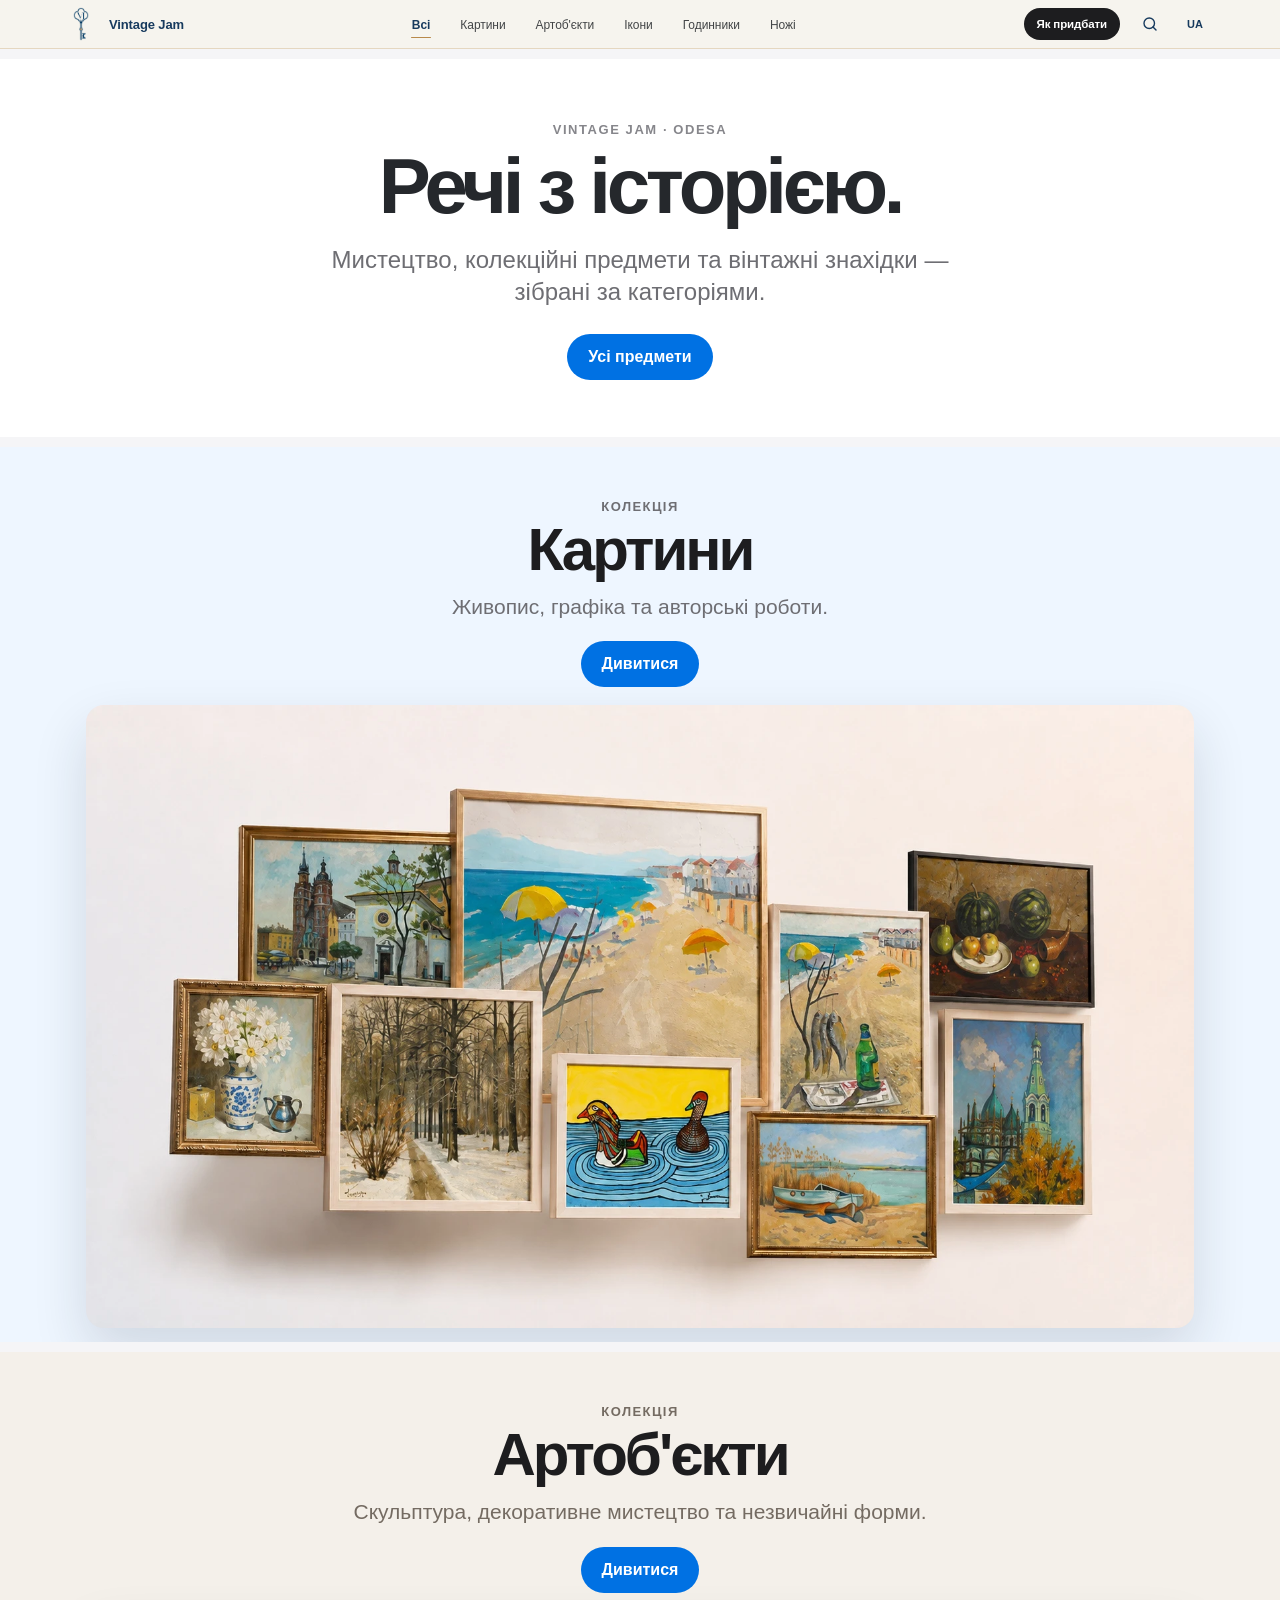
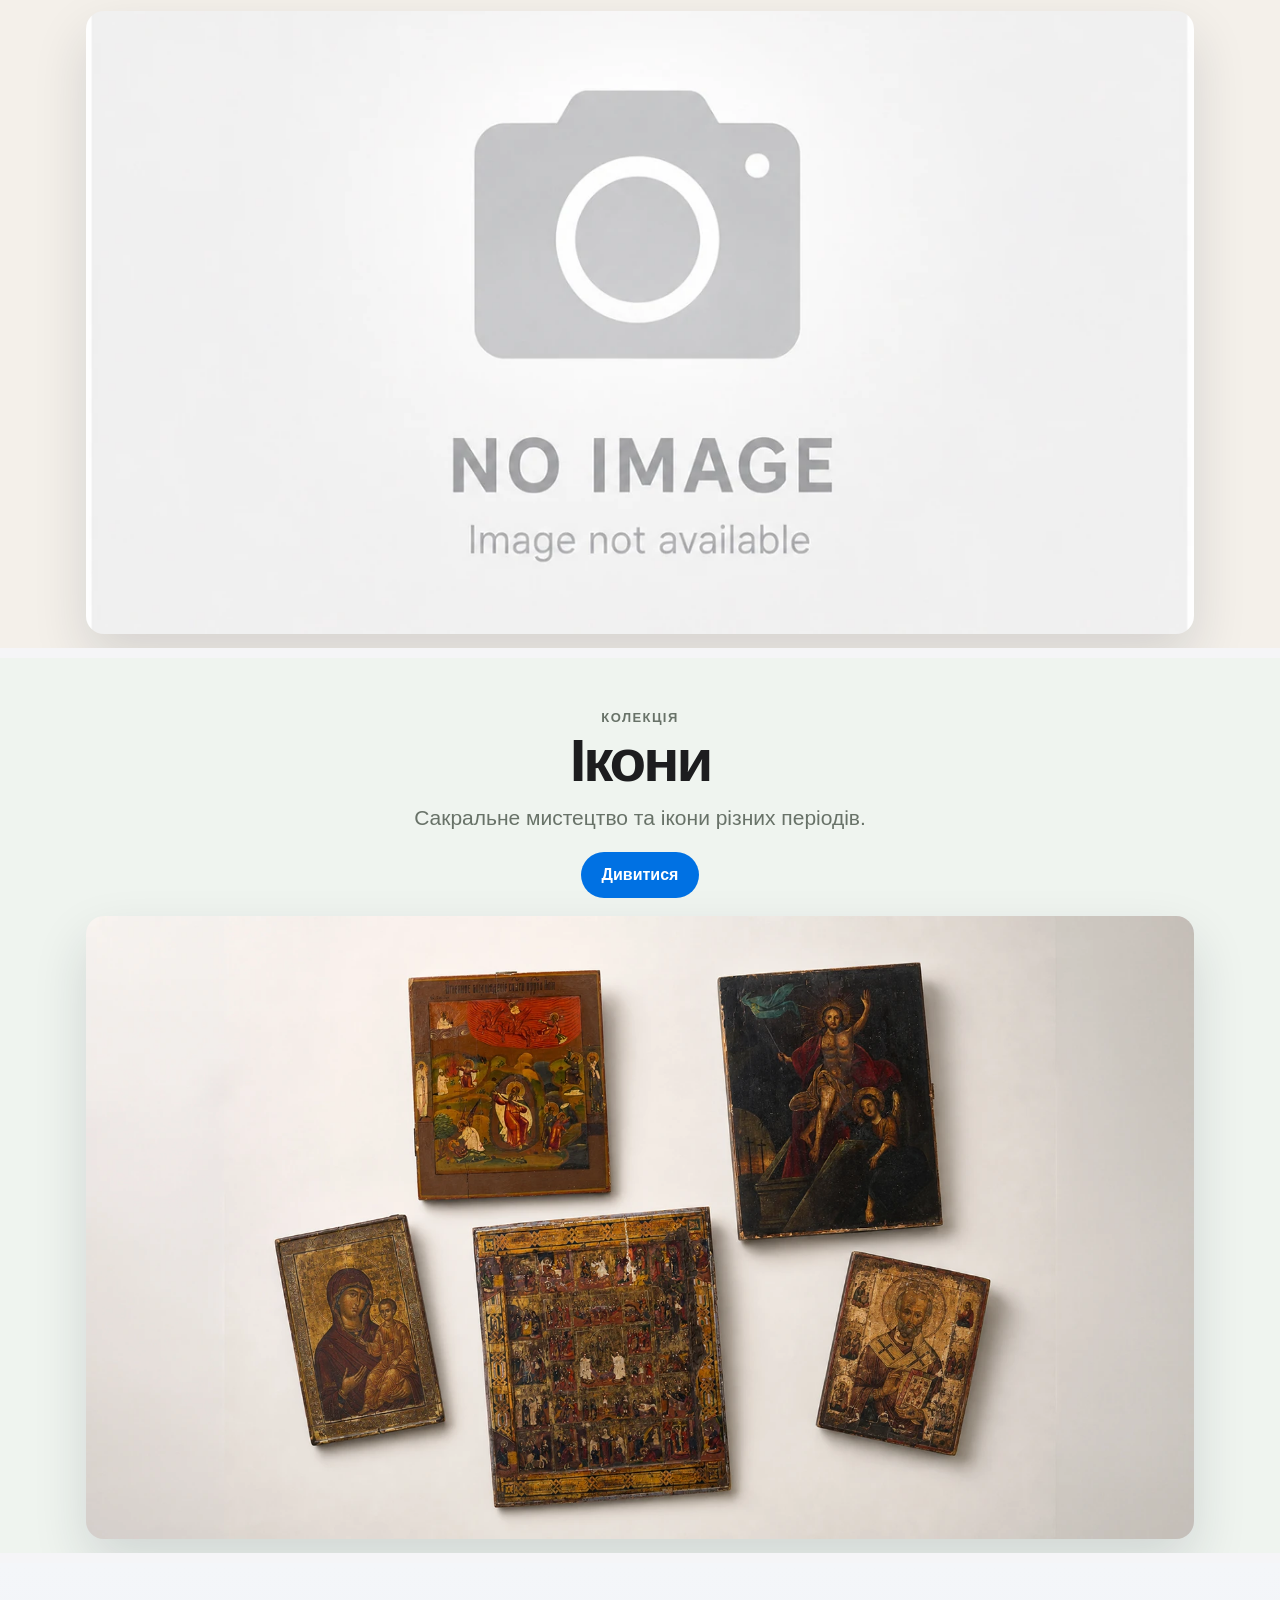
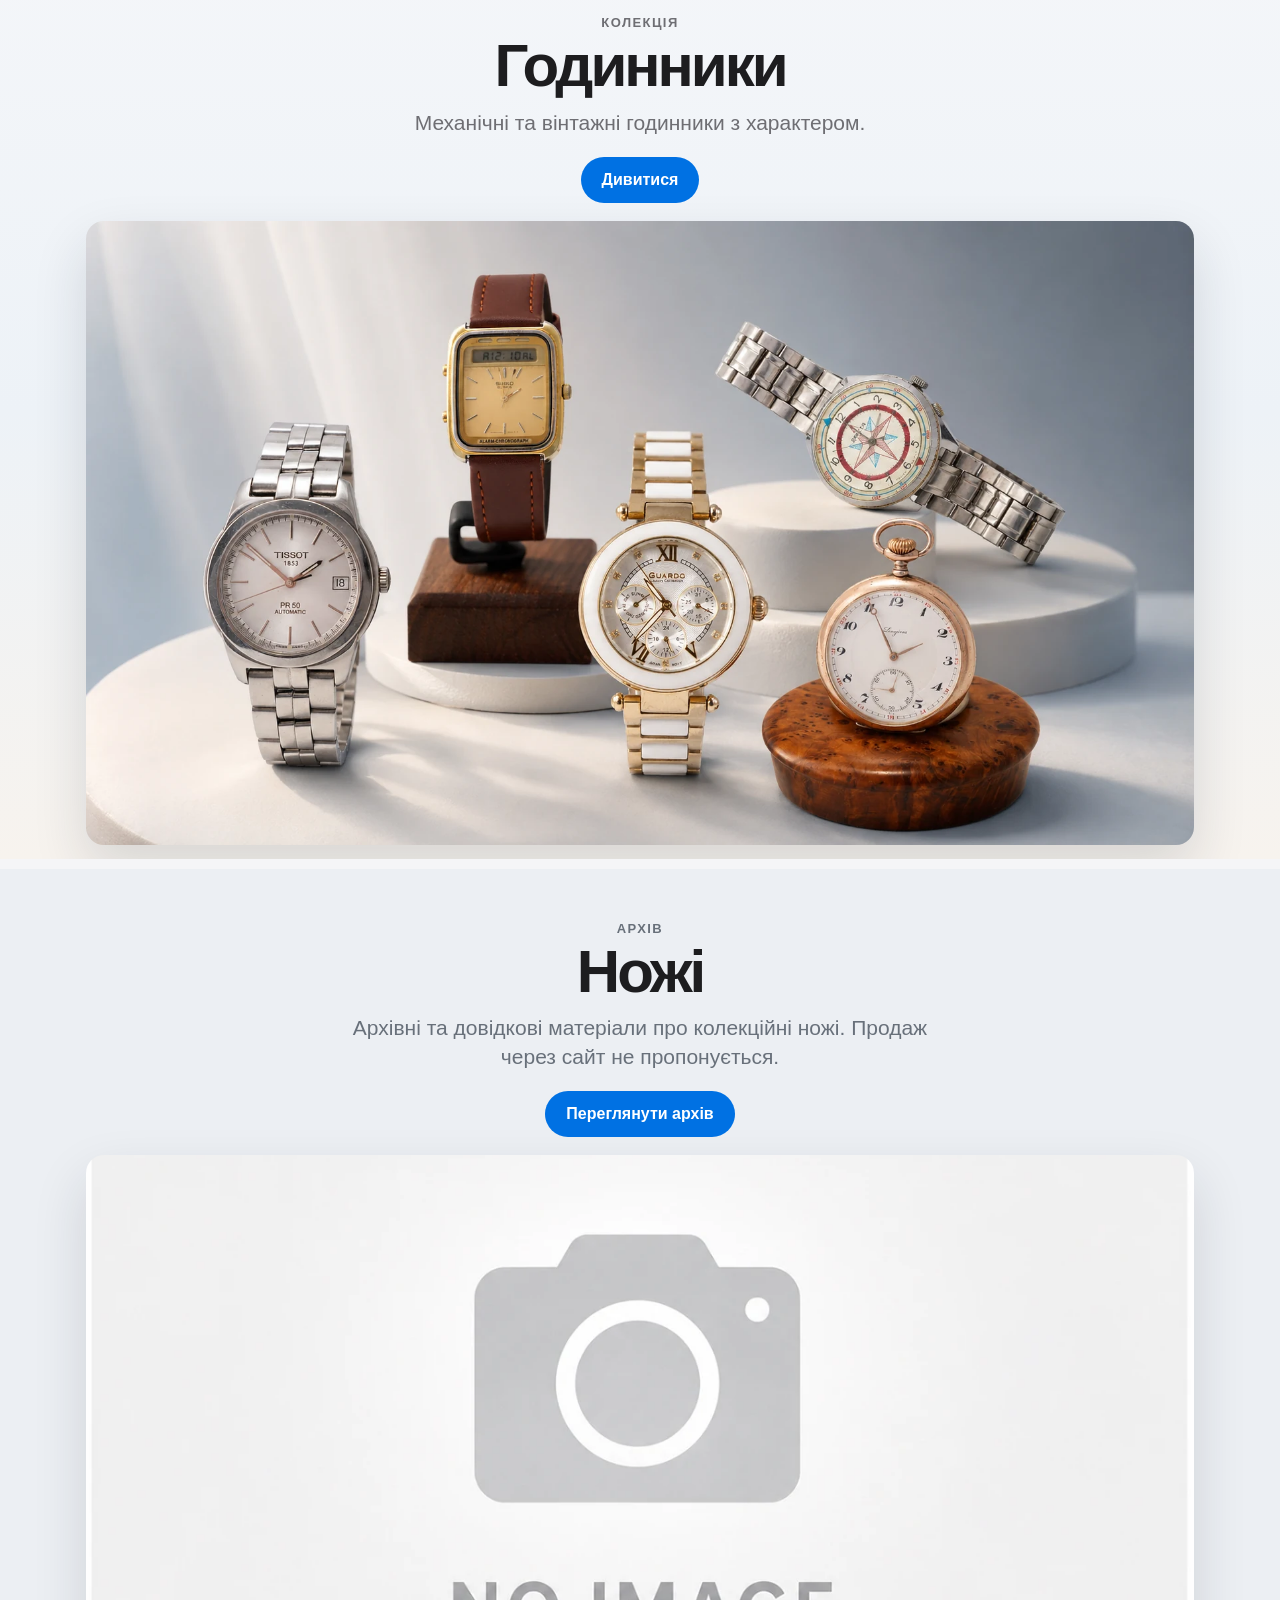
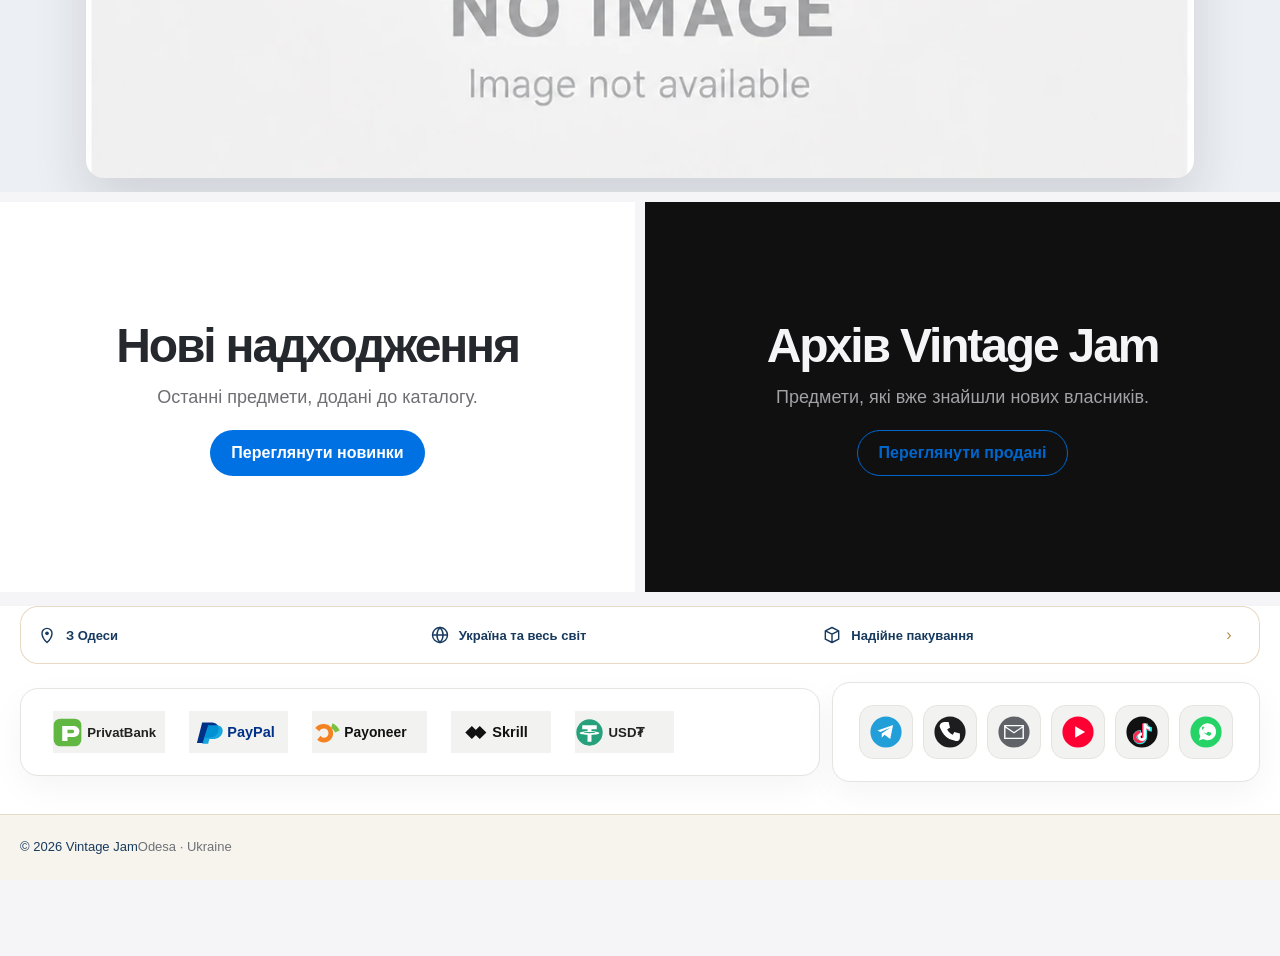
==== index.html @ b0c63d41 "Standardize category hero assets" ====
<!doctype html><html lang="uk"><head><meta charset="utf-8"><meta name="viewport" content="width=device-width,initial-scale=1,viewport-fit=cover"><meta name="description" content="Vintage Jam — каталог вінтажних та антикварних предметів з Одеси."><meta name="theme-color" content="#F7F4ED"><meta http-equiv="Cache-Control" content="no-cache, no-store, must-revalidate"><title>Vintage Jam — вінтаж та антикваріат</title><link rel="stylesheet" href="assets/css/site-v3.css?v=4.0.0"><link rel="stylesheet" href="assets/css/home-compact-v37.css?v=4.0.0"><link rel="stylesheet" href="assets/css/header-search-v38.css?v=4.0.0"><link rel="stylesheet" href="assets/css/apple-refinement-v39.css?v=4.0.0"><link rel="stylesheet" href="assets/css/top-category-nav-v40.css?v=4.0.0"><link rel="stylesheet" href="assets/css/brand-palette-v42.css?v=4.2.0"><link rel="stylesheet" href="assets/css/brand-logo-v61.css?v=6.1.0"><link rel="stylesheet" href="assets/css/category-heroes-v72.css?v=7.2.0"><link rel="stylesheet" href="assets/css/category-uniform-v74.css?v=7.4.0"><script defer src="data/catalog-data.js?v=4.0.0"></script><script defer src="assets/js/catalog-v3.js?v=4.0.0"></script><script defer src="assets/js/mobile-fixes-v3.js?v=4.0.0"></script><script defer src="assets/js/home-compact-v37.js?v=4.0.0"></script><script defer src="assets/js/header-search-v38.js?v=4.0.0"></script><script defer src="assets/js/home-refinement-v39.js?v=4.0.0"></script><script defer src="assets/js/top-category-nav-v40.js?v=7.2.0"></script><script defer src="assets/js/category-heroes-v75.js?v=7.5.0"></script><script defer src="assets/js/navigation-router-v60.js?v=7.2.0"></script><script defer src="assets/js/brand-logo-v61.js?v=6.1.0"></script></head><body><header class="site-header"><div class="site-header-inner"><a class="brand" href="index.html">Vintage Jam</a><div class="header-actions"><button id="languageButton" class="pill-button" type="button" aria-label="Переключити мову">UA</button></div></div></header><main><section class="hero"><div class="container"><h1 id="heroTitle">Вінтажні речі з історією</h1><p id="heroText">Колекційні предмети, мистецтво, годинники та знахідки з Одеси.</p></div></section><div class="container"><section class="controls" aria-label="Пошук"><label class="visually-hidden" for="searchInput">Пошук</label><input id="searchInput" type="search" autocomplete="off" placeholder="Пошук за назвою, описом або категорією"><label class="visually-hidden" for="sortSelect">Сортування</label><select id="sortSelect" aria-hidden="true" tabindex="-1"><option value="new">Нові спочатку</option><option value="old">Старі спочатку</option><option value="price_up">Ціна: від нижчої</option><option value="price_down">Ціна: від вищої</option></select></section><section class="section" id="categoriesSection"><div class="section-heading"><h2 id="categoriesTitle">Категорії</h2></div><div id="categories" class="category-scroller"></div></section><section class="section" id="newSection"><div class="section-heading"><h2 id="newTitle">Нові надходження</h2><span id="newCount" class="section-note"></span></div><div id="newProducts" class="product-grid"></div></section><section class="section" id="catalogSection"><div class="section-heading"><h2 id="catalogTitle">Каталог</h2><span id="catalogCount" class="section-note"></span></div><div id="catalogProducts" class="product-grid"></div></section><section class="section" id="soldSection" hidden><div class="section-heading"><h2 id="soldTitle">Продано</h2></div><div id="soldProducts" class="product-grid"></div></section><section class="section info-panel" id="shippingSection"><div class="section-heading"><h2 id="shippingTitle">Доставка та умови покупки</h2></div><p id="shippingIntro"></p><div class="info-grid"><article class="info-card"><span class="info-icon">📍</span><div><h3 id="originTitle">Відправлення з Одеси</h3><p id="originText"></p></div></article><article class="info-card"><span class="info-icon">🚚</span><div><h3 id="carriersTitle">Способи доставки</h3><p id="carriersText"></p></div></article><article class="info-card"><span class="info-icon">🧾</span><div><h3 id="costTitle">Вартість і строки</h3><p id="costText"></p></div></article><article class="info-card"><span class="info-icon">📦</span><div><h3 id="packingTitle">Надійне пакування</h3><p id="packingText"></p></div></article><article class="info-card"><span class="info-icon">📷</span><div><h3 id="photosTitle">Товар з фотографій</h3><p id="photosText"></p></div></article></div></section><section class="footer-panels" aria-label="Оплата і контакти"><article class="payment-panel"><span id="paymentsTitle" hidden></span><div id="paymentList" class="payment-list" aria-label="Способи оплати"></div></article><article class="contacts-panel"><div id="contactList" class="contact-list"></div></article></section></div></main><footer class="site-footer"><div class="container site-footer-inner"><span class="site-footer-brand">© <span id="year"></span> Vintage Jam</span><span class="site-footer-meta">Odesa · Ukraine</span></div></footer><nav class="mobile-nav" aria-label="Мобільна навігація"><button id="mobileCatalog" type="button"><span>⌂</span><span id="mobileCatalogLabel">Каталог</span></button><button id="mobileSearch" type="button"><span>⌕</span><span id="mobileSearchLabel">Пошук</span></button><button id="mobileFavorites" type="button" aria-pressed="false" hidden><span>♡</span><span id="mobileFavoritesLabel">Обране</span></button><a id="mobileContact" href="tel:+380983219801"><span>◉</span><span id="mobileContactLabel">Зв’язок</span></a></nav></body></html>
---- assets/css/site-v3.css ----
:root{--bg:#fff;--surface:#f5f5f7;--surface-2:#ececf0;--text:#1d1d1f;--muted:#6e6e73;--line:#d9d9df;--accent:#0071e3;--danger:#b42318;--radius:18px;--shadow:0 12px 32px rgba(0,0,0,.08);font-family:-apple-system,BlinkMacSystemFont,"Segoe UI",Roboto,Arial,sans-serif;color:var(--text);background:var(--bg)}*{box-sizing:border-box}html{scroll-behavior:smooth}body{margin:0;background:var(--bg);color:var(--text);padding-bottom:76px}button,input,select,a{font:inherit}button,a{touch-action:manipulation}.site-header{position:sticky;top:0;z-index:50;background:rgba(255,255,255,.94);backdrop-filter:blur(18px);border-bottom:1px solid var(--line)}.site-header-inner{max-width:1180px;margin:auto;min-height:68px;padding:0 20px;display:flex;align-items:center;justify-content:space-between;gap:16px}.brand{font-weight:750;font-size:22px;color:var(--text);text-decoration:none}.header-actions{display:flex;align-items:center;gap:8px}.icon-button,.pill-button{border:1px solid var(--line);background:#fff;color:var(--text);border-radius:999px;min-height:42px;padding:0 14px;cursor:pointer}.icon-button:hover,.pill-button:hover{background:var(--surface)}.container{width:min(1180px,calc(100% - 32px));margin:0 auto}.hero{padding:34px 0 18px}.hero h1{font-size:clamp(32px,6vw,62px);line-height:1.02;margin:0 0 12px;letter-spacing:-.04em}.hero p{font-size:clamp(17px,2vw,21px);color:var(--muted);max-width:740px;margin:0}.controls{display:grid;grid-template-columns:1fr 240px;gap:12px;margin:18px 0 28px}.controls input,.controls select{width:100%;min-height:50px;border:1px solid var(--line);border-radius:14px;background:var(--surface);padding:0 16px;color:var(--text);outline:none}.controls input:focus,.controls select:focus{border-color:var(--accent);box-shadow:0 0 0 3px rgba(0,113,227,.15)}.section{margin:0 0 42px}.section-heading{display:flex;align-items:end;justify-content:space-between;gap:16px;margin-bottom:16px}.section h2{font-size:clamp(25px,3vw,34px);margin:0;letter-spacing:-.025em}.section-note{color:var(--muted);font-size:14px}.category-scroller{display:flex;gap:9px;overflow:auto;padding:2px 2px 8px;scrollbar-width:none}.category-scroller::-webkit-scrollbar{display:none}.category-button{flex:0 0 auto;border:0;background:var(--surface);border-radius:999px;padding:11px 17px;cursor:pointer;color:var(--text)}.category-button.active{background:var(--text);color:#fff}.product-grid{display:grid;grid-template-columns:repeat(4,minmax(0,1fr));gap:18px}.product-card{min-width:0}.product-card-link{display:block;color:inherit;text-decoration:none}.product-image{position:relative;aspect-ratio:1/1;background:var(--surface);border-radius:var(--radius);overflow:hidden}.product-image img{width:100%;height:100%;display:block;object-fit:cover;transition:transform .25s ease}.product-card-link:hover .product-image img{transform:scale(1.025)}.favorite-button{position:absolute;z-index:2;right:10px;top:10px;width:42px;height:42px;border:0;border-radius:50%;background:rgba(255,255,255,.92);font-size:23px;cursor:pointer;box-shadow:0 4px 12px rgba(0,0,0,.12)}.favorite-button.active{color:#d92d20}.badge{position:absolute;left:10px;top:10px;z-index:2;background:rgba(29,29,31,.88);color:#fff;padding:7px 10px;border-radius:999px;font-weight:700;font-size:12px}.product-info{padding:11px 2px 0}.product-title{font-size:17px;font-weight:720;line-height:1.25}.product-category{color:var(--muted);font-size:14px;margin-top:4px}.product-price{font-weight:700;margin-top:7px}.empty-state{padding:28px;background:var(--surface);border-radius:var(--radius);color:var(--muted)}.info-panel{background:var(--surface);border-radius:24px;padding:24px}.info-grid{display:grid;grid-template-columns:repeat(2,minmax(0,1fr));gap:12px}.info-card{background:#fff;border-radius:16px;padding:17px;display:flex;gap:12px}.info-icon{font-size:24px}.info-card h3{font-size:16px;margin:0 0 5px}.info-card p{color:var(--muted);margin:0;line-height:1.45}.payment-list{display:flex;flex-wrap:wrap;gap:10px}.payment-chip{background:#fff;border:1px solid var(--line);border-radius:999px;padding:10px 14px}.site-footer{border-top:1px solid var(--line);padding:26px 0;color:var(--muted)}.mobile-nav{position:fixed;z-index:60;left:0;right:0;bottom:0;background:rgba(255,255,255,.96);backdrop-filter:blur(18px);border-top:1px solid var(--line);display:none;grid-template-columns:repeat(4,1fr);padding:7px max(8px,env(safe-area-inset-right)) calc(7px + env(safe-area-inset-bottom)) max(8px,env(safe-area-inset-left))}.mobile-nav button,.mobile-nav a{border:0;background:transparent;color:var(--text);text-decoration:none;min-height:48px;display:grid;place-items:center;font-size:12px;cursor:pointer}.mobile-nav span:first-child{font-size:20px}.product-page{padding:26px 0 50px}.back-link{display:inline-block;color:var(--accent);text-decoration:none;margin-bottom:18px}.product-layout{display:grid;grid-template-columns:minmax(0,1.12fr) minmax(320px,.88fr);gap:42px;align-items:start}.gallery-main{position:relative;background:var(--surface);border-radius:24px;overflow:hidden;aspect-ratio:1/1}.gallery-main img{width:100%;height:100%;display:block;object-fit:contain;cursor:zoom-in}.gallery-arrow{position:absolute;top:50%;transform:translateY(-50%);width:48px;height:48px;border:0;border-radius:50%;background:rgba(255,255,255,.9);font-size:30px;cursor:pointer;box-shadow:0 4px 16px rgba(0,0,0,.13)}.gallery-arrow.prev{left:12px}.gallery-arrow.next{right:12px}.gallery-counter{position:absolute;right:12px;bottom:12px;background:rgba(29,29,31,.82);color:#fff;border-radius:999px;padding:7px 10px;font-size:13px}.thumbnails{display:flex;gap:10px;overflow:auto;margin-top:12px;padding:2px}.thumbnail{flex:0 0 72px;width:72px;height:72px;border:2px solid transparent;border-radius:12px;padding:0;overflow:hidden;background:var(--surface);cursor:pointer}.thumbnail.active{border-color:var(--accent)}.thumbnail img{width:100%;height:100%;object-fit:cover}.product-summary{position:sticky;top:94px}.eyebrow{text-transform:uppercase;letter-spacing:.08em;font-size:13px;font-weight:700;color:var(--muted)}.product-summary h1{font-size:clamp(34px,4.2vw,58px);line-height:1.02;letter-spacing:-.045em;margin:10px 0 14px}.product-lead{font-size:18px;color:var(--muted);line-height:1.5}.product-page-price{font-size:26px;font-weight:760;margin:22px 0}.primary-button{display:inline-flex;justify-content:center;align-items:center;gap:8px;min-height:52px;border:0;border-radius:14px;background:var(--accent);color:#fff;text-decoration:none;padding:0 24px;font-weight:700;cursor:pointer}.secondary-button{background:var(--surface);color:var(--text)}.product-details{margin-top:32px;display:grid;gap:16px}.content-card{background:var(--surface);border-radius:20px;padding:22px}.content-card h2{margin:0 0 12px}.content-card p{line-height:1.65;color:#45454a}.attributes{display:grid;grid-template-columns:minmax(130px,.45fr) 1fr;gap:0;margin:0}.attributes dt,.attributes dd{padding:12px 0;border-bottom:1px solid var(--line);margin:0}.attributes dt{color:var(--muted)}.contact-sheet,.lightbox{position:fixed;inset:0;z-index:100;display:grid;place-items:center;padding:20px;background:rgba(0,0,0,.58)}.contact-sheet[hidden],.lightbox[hidden]{display:none}.contact-panel{width:min(520px,100%);background:#fff;border-radius:24px;padding:22px;box-shadow:var(--shadow)}.contact-panel-header{display:flex;justify-content:space-between;align-items:center}.close-button{width:42px;height:42px;border:0;border-radius:50%;background:var(--surface);font-size:24px;cursor:pointer}.contact-methods{display:grid;gap:10px;margin-top:16px}.contact-method{display:flex;align-items:center;gap:12px;text-decoration:none;color:var(--text);background:var(--surface);border-radius:14px;padding:14px}.lightbox img{max-width:96vw;max-height:92vh;object-fit:contain}.lightbox .close-button{position:absolute;right:18px;top:18px}.visually-hidden{position:absolute!important;width:1px!important;height:1px!important;padding:0!important;margin:-1px!important;overflow:hidden!important;clip:rect(0,0,0,0)!important;white-space:nowrap!important;border:0!important}@media(max-width:900px){.product-grid{grid-template-columns:repeat(2,minmax(0,1fr))}.product-layout{grid-template-columns:1fr}.product-summary{position:static}.info-grid{grid-template-columns:1fr}}@media(max-width:640px){body{padding-bottom:76px}.site-header-inner{min-height:60px;padding:0 16px}.container{width:min(100% - 24px,1180px)}.hero{padding-top:24px}.controls{grid-template-columns:1fr}.product-grid{gap:12px}.product-title{font-size:15px}.product-image{border-radius:14px}.info-panel{padding:16px;border-radius:18px}.mobile-nav{display:grid}.product-page{padding-top:16px}.product-layout{gap:22px}.gallery-main{border-radius:18px}.gallery-arrow{width:42px;height:42px}.product-summary h1{font-size:clamp(32px,11vw,46px)}.primary-button{width:100%}.content-card{padding:17px}.attributes{grid-template-columns:1fr}.attributes dt{padding-bottom:2px;border-bottom:0}.attributes dd{padding-top:2px}.thumbnail{flex-basis:62px;width:62px;height:62px}}@media(prefers-reduced-motion:reduce){*{scroll-behavior:auto!important;transition:none!important}}
---- assets/css/home-compact-v37.css ----
/* Vintage Jam UI 3.7 — product-first compact home footer */
#categoriesSection,#newSection,#catalogSection{position:relative;z-index:1}.shipping-ribbon{margin:12px 0 14px;padding:11px 15px;display:flex;align-items:center;justify-content:center;gap:12px 22px;flex-wrap:wrap;border:1px solid rgba(29,29,31,.08);border-radius:16px;background:#f7f7f9;color:#55555a;font-size:13px}.shipping-ribbon-item{display:flex;align-items:center;gap:7px;white-space:nowrap}.shipping-ribbon-icon{width:25px;height:25px;border-radius:8px;display:grid;place-items:center;background:#fff;color:#1d1d1f;font-weight:750;box-shadow:0 2px 8px rgba(29,29,31,.06)}.footer-panels{display:grid;grid-template-columns:minmax(0,1fr) auto;gap:12px;align-items:center;margin:0 0 24px}.payment-panel,.contacts-panel{min-width:0;padding:10px 14px;border:1px solid rgba(29,29,31,.08);border-radius:16px;background:#f7f7f9}.payment-ribbon{display:flex;align-items:center;justify-content:flex-start;gap:18px;overflow-x:auto;scrollbar-width:none}.payment-ribbon::-webkit-scrollbar{display:none}.payment-brand{flex:0 0 auto;height:42px;min-width:96px;display:flex;align-items:center;justify-content:center}.payment-brand svg{display:block;width:auto;height:36px;max-width:165px}.payment-brand img{display:block;width:auto;height:34px;max-width:118px;object-fit:contain}.payment-brand[data-payment="skrill"]{min-width:100px}.contact-icon-row{display:flex;align-items:center;justify-content:center;gap:8px}.contact-icon-link{width:54px;height:54px;border-radius:15px;display:grid;place-items:center;text-decoration:none;background:#fff;border:1px solid rgba(29,29,31,.08);transition:transform .18s ease,box-shadow .18s ease,border-color .18s ease;position:relative}.contact-icon-link:hover{transform:translateY(-2px);border-color:rgba(0,113,227,.28);box-shadow:0 8px 20px rgba(29,29,31,.08)}.contact-icon-art{width:30px;height:30px;display:block}.contact-icon-art svg{width:100%;height:100%;display:block}.contact-icon-label{position:absolute;left:50%;bottom:-24px;transform:translateX(-50%);font-size:10px;font-weight:650;color:#6e6e73;white-space:nowrap;opacity:0;pointer-events:none;transition:opacity .15s ease}.contact-icon-link:hover .contact-icon-label{opacity:1}.site-footer{padding-top:16px}.hero{padding-bottom:10px}.section{margin-bottom:34px}.product-summary h1{font-size:clamp(29px,3vw,43px);line-height:1.09;letter-spacing:-.032em}@media(max-width:900px){.footer-panels{grid-template-columns:1fr}.payment-ribbon{justify-content:center}.contact-icon-row{justify-content:center}}@media(max-width:640px){.shipping-ribbon{justify-content:flex-start;gap:9px 14px;padding:10px 12px;font-size:12px}.footer-panels{gap:10px;margin-bottom:18px}.payment-panel,.contacts-panel{padding:9px 10px;border-radius:14px}.payment-ribbon{justify-content:flex-start;gap:14px}.payment-brand{height:36px;min-width:82px}.payment-brand svg{height:30px;max-width:140px}.payment-brand img{height:29px;max-width:98px}.contact-icon-row{gap:7px;justify-content:space-between}.contact-icon-link{width:47px;height:47px;border-radius:13px}.contact-icon-art{width:27px;height:27px}.section{margin-bottom:28px}.hero{padding-top:20px}.product-summary h1{font-size:clamp(27px,8vw,37px)}}@media(max-width:390px){.contact-icon-link{width:44px;height:44px}.contact-icon-art{width:25px;height:25px}.payment-ribbon{gap:11px}.shipping-ribbon-item{white-space:normal}}
---- assets/css/header-search-v38.css ----
/* Vintage Jam UI 3.8 — Apple-inspired header search and no favorites */
.favorite-button,#mobileFavorites{display:none!important}.mobile-nav{grid-template-columns:repeat(3,1fr)!important}.controls{display:flex!important;justify-content:flex-end!important;align-items:center!important;margin:18px 0 28px!important}.controls>label[for="searchInput"],.controls>#searchInput{display:none!important}.header-actions{display:flex;align-items:center;gap:10px}.header-search{display:flex;align-items:center;justify-content:flex-end;min-width:42px}.header-search-toggle,.header-search-close{width:40px;height:40px;display:grid;place-items:center;flex:0 0 40px;border:1px solid rgba(29,29,31,.11);border-radius:999px;background:rgba(245,245,247,.88);color:#1d1d1f;cursor:pointer;transition:background .2s ease,transform .2s ease,box-shadow .2s ease}.header-search-toggle:hover,.header-search-close:hover{background:#fff;box-shadow:0 4px 14px rgba(0,0,0,.08)}.header-search-toggle:active,.header-search-close:active{transform:scale(.96)}.header-search-toggle svg,.header-search-close svg{width:18px;height:18px;fill:none;stroke:currentColor;stroke-width:1.85;stroke-linecap:round;stroke-linejoin:round}.header-search-panel{display:flex;align-items:center;gap:7px;width:0;opacity:0;overflow:hidden;pointer-events:none;transform:translateX(8px);transition:width .3s cubic-bezier(.2,.8,.2,1),opacity .2s ease,transform .3s cubic-bezier(.2,.8,.2,1)}.header-search.is-open .header-search-toggle{display:none}.header-search.is-open .header-search-panel{width:min(360px,36vw);opacity:1;pointer-events:auto;transform:translateX(0)}.header-search-panel #searchInput{display:block!important;width:100%;min-width:0;height:40px;border:1px solid rgba(29,29,31,.11);border-radius:999px;background:#f5f5f7;padding:0 15px;font-size:15px;color:#1d1d1f;outline:none;box-shadow:none}.header-search-panel #searchInput:focus{background:#fff;border-color:rgba(0,113,227,.55);box-shadow:0 0 0 3px rgba(0,113,227,.12)}.pill-button{min-height:40px;height:40px;padding:0 13px;font-size:13px;font-weight:650;letter-spacing:.01em;background:#f5f5f7;border-color:rgba(29,29,31,.11)}@media(max-width:640px){.site-header-inner{gap:10px}.brand{font-size:19px}.header-actions{gap:7px}.header-search.is-open{position:absolute;left:12px;right:12px;top:10px;z-index:4;background:rgba(255,255,255,.98)}.header-search.is-open .header-search-panel{width:100%}.header-search.is-open~#languageButton{visibility:hidden}.header-search-panel #searchInput{height:42px}.header-search-close,.header-search-toggle{width:38px;height:38px;flex-basis:38px}.controls{margin-top:12px!important}.controls #sortSelect{width:min(220px,100%)} }@media(prefers-reduced-motion:reduce){.header-search-panel,.header-search-toggle,.header-search-close{transition:none!important}}
---- assets/css/apple-refinement-v39.css ----
/* Vintage Jam UI 3.9 — Apple-inspired refinement */
:root{--vj-max:1240px;--vj-radius:22px;--vj-ease:cubic-bezier(.2,.8,.2,1)}
.container{width:min(var(--vj-max),calc(100% - 40px))}.site-header-inner{max-width:var(--vj-max);min-height:64px;padding:0 22px}.site-header{background:rgba(255,255,255,.82);backdrop-filter:saturate(180%) blur(22px);-webkit-backdrop-filter:saturate(180%) blur(22px);border-bottom:1px solid rgba(29,29,31,.08)}.brand{font-size:20px;font-weight:680;letter-spacing:-.025em}.header-actions{gap:10px}.pill-button{min-height:38px;padding:0 13px;font-size:13px;font-weight:650;background:rgba(245,245,247,.86);border-color:rgba(29,29,31,.09)}
.controls{display:none!important}.favorite-button,#mobileFavorites{display:none!important}.mobile-nav{grid-template-columns:repeat(3,1fr)}
.hero{padding:54px 0 32px}.hero h1{font-size:clamp(38px,5.3vw,68px);line-height:.98;letter-spacing:-.055em;max-width:920px}.hero p{font-size:clamp(16px,1.7vw,20px);line-height:1.45;max-width:680px;margin-top:14px}.section{margin-bottom:54px}.section-heading{margin-bottom:20px}.section h2{font-size:clamp(27px,2.7vw,36px);font-weight:700;letter-spacing:-.035em}.section-note{font-size:13px}
.category-scroller{gap:8px;padding:2px 2px 10px}.category-button{padding:10px 16px;background:#f5f5f7;border:1px solid transparent;font-size:14px;font-weight:560;transition:background .2s var(--vj-ease),transform .2s var(--vj-ease),border-color .2s var(--vj-ease)}.category-button:hover{background:#ededf0;transform:translateY(-1px)}.category-button.active{background:#1d1d1f;color:#fff}
.product-grid{grid-template-columns:repeat(4,minmax(0,1fr));gap:28px 20px}.product-image{border-radius:20px;background:#f5f5f7}.product-info{padding-top:12px}.product-title{font-size:16px;line-height:1.28;font-weight:650;letter-spacing:-.012em}.product-category{font-size:13px;margin-top:5px}.product-price{font-size:15px;margin-top:8px;font-weight:680}.product-card-link:hover .product-image img{transform:scale(1.018)}
.shipping-ribbon{display:block!important;margin:8px 0 18px!important;padding:0!important;background:transparent!important;border:0!important;border-radius:0!important}.shipping-link{display:grid;grid-template-columns:repeat(3,minmax(0,1fr)) auto;align-items:center;gap:10px;padding:14px 16px;border-radius:18px;background:linear-gradient(180deg,#f7f7f9 0%,#f1f1f4 100%);border:1px solid rgba(29,29,31,.07);color:var(--text);text-decoration:none;transition:transform .22s var(--vj-ease),box-shadow .22s var(--vj-ease),border-color .22s var(--vj-ease)}.shipping-link:hover{transform:translateY(-1px);box-shadow:0 10px 28px rgba(0,0,0,.06);border-color:rgba(0,113,227,.18)}.shipping-mini{display:flex;align-items:center;gap:9px;min-width:0;font-size:13px;font-weight:620}.shipping-mini svg{width:20px;height:20px;flex:0 0 20px}.shipping-arrow{width:28px;height:28px;border-radius:50%;display:grid;place-items:center;background:#fff;font-size:16px}
.footer-panels{margin-top:16px}.payment-panel,.contacts-panel{border-radius:18px!important;border:1px solid rgba(29,29,31,.07)!important;background:#f5f5f7!important}.payment-ribbon{gap:14px 24px!important;padding:12px 18px!important}.payment-brand svg{max-height:29px!important}.contact-icon-row{gap:10px!important;padding:12px!important}.contact-icon-link{border-radius:14px!important;background:#fff!important;border:1px solid rgba(29,29,31,.07)!important;transition:transform .2s var(--vj-ease),box-shadow .2s var(--vj-ease)}.contact-icon-link:hover{transform:translateY(-1px);box-shadow:0 8px 20px rgba(0,0,0,.05)}.contact-icon-art{width:34px!important;height:34px!important}.contact-icon-label{font-size:12px!important;font-weight:600!important}
.site-footer{padding-top:24px}.site-footer-inner{font-size:13px}
@media(max-width:1050px){.product-grid{grid-template-columns:repeat(3,minmax(0,1fr))}.shipping-link{grid-template-columns:repeat(3,minmax(0,1fr)) auto}}
@media(max-width:760px){.container{width:min(100% - 28px,var(--vj-max))}.hero{padding:34px 0 26px}.product-grid{grid-template-columns:repeat(2,minmax(0,1fr));gap:24px 12px}.shipping-link{grid-template-columns:1fr 1fr auto;padding:13px}.shipping-mini:nth-child(3){display:none}.section{margin-bottom:42px}}
@media(max-width:480px){.site-header-inner{padding:0 14px;min-height:58px}.brand{font-size:18px}.hero h1{font-size:clamp(34px,11vw,48px)}.hero p{font-size:15px}.section h2{font-size:27px}.category-button{font-size:13px;padding:9px 14px}.product-title{font-size:15px}.shipping-link{grid-template-columns:1fr auto}.shipping-mini:nth-child(2){display:none}.contact-icon-row{grid-template-columns:repeat(3,1fr)!important}.contact-icon-label{font-size:11px!important}}
@media(prefers-reduced-motion:reduce){.category-button,.shipping-link,.contact-icon-link{transition:none!important}}
---- assets/css/top-category-nav-v40.css ----
/* Vintage Jam UI 4.0 — Apple-inspired top category navigation */
.site-header{background:rgba(250,250,252,.88);border-bottom:1px solid rgba(0,0,0,.08);backdrop-filter:saturate(180%) blur(20px);-webkit-backdrop-filter:saturate(180%) blur(20px)}
.site-header-inner{max-width:1180px;min-height:48px;padding:0 18px;display:grid;grid-template-columns:auto minmax(0,1fr) auto;align-items:center;gap:24px}
.brand{display:inline-flex;align-items:center;gap:8px;font-size:13px;font-weight:650;letter-spacing:-.01em;white-space:nowrap}
.brand-mark{width:18px;height:18px;display:grid;place-items:center;color:#1d1d1f}
.brand-mark svg{width:18px;height:18px;display:block}
.header-category-nav{min-width:0;overflow:hidden}
.header-category-nav .category-scroller{display:flex;align-items:center;justify-content:center;gap:0;overflow-x:auto;overflow-y:hidden;padding:0;scrollbar-width:none;white-space:nowrap}
.header-category-nav .category-scroller::-webkit-scrollbar{display:none}
.header-category-nav .category-button{position:relative;flex:0 0 auto;border:0;background:transparent!important;color:#1d1d1f!important;border-radius:0;padding:16px 15px 14px;font-size:12px;font-weight:400;line-height:1;letter-spacing:-.005em;opacity:.86;transition:opacity .18s ease,color .18s ease}
.header-category-nav .category-button:hover{opacity:1}
.header-category-nav .category-button.active{font-weight:600;opacity:1}
.header-category-nav .category-button.active::after{content:"";position:absolute;left:14px;right:14px;bottom:7px;height:1.5px;border-radius:2px;background:#1d1d1f}
.header-actions{gap:8px}
.header-search-toggle,.header-search-close,.pill-button{width:34px!important;height:34px!important;min-height:34px!important;padding:0!important;border:0!important;background:transparent!important;box-shadow:none!important}
.header-search-toggle:hover,.header-search-close:hover,.pill-button:hover{background:rgba(0,0,0,.05)!important}
.pill-button{font-size:11px;font-weight:550}
#categoriesSection{display:none!important}
.hero{padding-top:44px}
@media(max-width:980px){.site-header-inner{gap:14px}.header-category-nav .category-button{padding-inline:11px;font-size:11.5px}}
@media(max-width:760px){.site-header-inner{grid-template-columns:auto auto;grid-template-areas:"brand actions" "categories categories";gap:0;padding:0 14px}.brand{grid-area:brand;min-height:48px}.header-actions{grid-area:actions;justify-self:end}.header-category-nav{grid-area:categories;margin:0 -14px;border-top:1px solid rgba(0,0,0,.055)}.header-category-nav .category-scroller{justify-content:flex-start;padding:0 8px}.header-category-nav .category-button{padding:13px 11px 12px;font-size:12px}.header-category-nav .category-button.active::after{bottom:5px;left:10px;right:10px}.hero{padding-top:30px}}
@media(max-width:390px){.brand{font-size:12.5px}.brand-mark,.brand-mark svg{width:17px;height:17px}.header-category-nav .category-button{padding-inline:10px}}
---- assets/css/brand-palette-v42.css ----
/* Vintage Jam Brand Palette 4.2 — reversible theme layer */
:root{
  --vj-blue:#173A5E;
  --vj-bronze:#B8894A;
  --vj-offwhite:#F7F4ED;
  --vj-graphite:#25282C;
  --vj-line:#E5E4E1;
  --vj-white:#FFFFFF;
  --vj-navy:#0D1B2A;
  --vj-muted:#6E7278;
  --vj-soft:#F2F2F0;
  --text:var(--vj-graphite);
  --muted:var(--vj-muted);
  --line:var(--vj-line);
  --surface:var(--vj-white);
  --surface-muted:var(--vj-soft);
  --accent:var(--vj-blue);
}
html{background:var(--vj-offwhite)}
body{background:var(--vj-offwhite);color:var(--vj-graphite)}
a{color:var(--vj-blue)}
.site-header,.purchase-header{background:rgba(247,244,237,.9)!important;border-bottom-color:rgba(184,137,74,.28)!important}
.brand,.purchase-brand,.site-footer-brand{color:var(--vj-blue)!important}
.brand-mark,.purchase-brand-mark{color:var(--vj-blue)!important}
.brand-mark::after,.purchase-brand-mark::after{content:"";width:5px;height:5px;background:var(--vj-bronze);transform:rotate(45deg);border-radius:1px;display:block;position:absolute;right:-1px;bottom:0}
.brand-mark,.purchase-brand-mark{position:relative}
.hero,.shipping-page,.purchase-main,.product-page{background:var(--vj-offwhite)}
.hero h1,.section-heading h2,.product-summary h1,.shipping-hero h1,.purchase-hero h1,.content-card h2,.shipping-card h2,.purchase-section-heading h2,.purchase-note h2{color:var(--vj-graphite)}
.hero p,.product-lead,.shipping-lead,.purchase-lead,.section-note,.product-category,.eyebrow,.shipping-card p,.purchase-steps p,.purchase-note p{color:var(--vj-muted)}
.product-card,.content-card,.shipping-card,.purchase-steps article,.purchase-note,.purchase-contact-grid a,.payment-panel,.contacts-panel{background:var(--vj-white)!important;border-color:var(--vj-line)!important;box-shadow:0 12px 34px rgba(13,27,42,.045)!important}
.product-card:hover,.purchase-contact-grid a:hover,.shipping-card:hover{box-shadow:0 16px 40px rgba(13,27,42,.075)!important}
.product-title,.product-price,.product-page-price{color:var(--vj-graphite)!important}
.product-category,.footer-contact-value,.site-footer-meta{color:var(--vj-muted)!important}
.primary-button,.shipping-primary,.purchase-button,.purchase-cta,.how-to-buy-link{background:var(--vj-blue)!important;color:var(--vj-white)!important;border-color:var(--vj-blue)!important;box-shadow:none!important}
.primary-button:hover,.shipping-primary:hover,.purchase-button:hover,.purchase-cta:hover,.how-to-buy-link:hover{background:var(--vj-navy)!important;border-color:var(--vj-navy)!important}
.secondary-button,.shipping-secondary{background:var(--vj-white)!important;color:var(--vj-blue)!important;border-color:var(--vj-line)!important}
.pill-button,.purchase-language,.header-search-toggle,.header-search-close{color:var(--vj-blue)!important}
.header-search-panel input,#searchInput{background:var(--vj-white)!important;color:var(--vj-graphite)!important;border-color:var(--vj-line)!important}
.header-search-panel input:focus,#searchInput:focus{border-color:rgba(23,58,94,.45)!important;box-shadow:0 0 0 3px rgba(23,58,94,.1)!important}
.header-category-nav .category-button{color:var(--vj-graphite)!important}
.header-category-nav .category-button.active{color:var(--vj-blue)!important}
.header-category-nav .category-button.active::after{background:var(--vj-bronze)!important}
.shipping-ribbon,.shipping-link{background:var(--vj-white)!important;border-color:rgba(184,137,74,.32)!important;color:var(--vj-blue)!important}
.shipping-ribbon-icon,.shipping-mini svg{color:var(--vj-blue)!important}
.shipping-arrow{color:var(--vj-bronze)!important}
.payment-panel,.contacts-panel{background:var(--vj-white)!important}
.payment-brand,.contact-icon-link,.footer-contact{border-color:var(--vj-line)!important;background:var(--vj-soft)!important}
.contact-icon-label,.footer-contact-label{color:var(--vj-graphite)!important}
.site-footer,.purchase-footer{background:var(--vj-offwhite)!important;border-top-color:rgba(184,137,74,.24)!important}
.mobile-nav{background:rgba(247,244,237,.94)!important;border-top-color:var(--vj-line)!important}
.mobile-nav a,.mobile-nav button{color:var(--vj-blue)!important}
.badge{background:var(--vj-blue)!important;color:var(--vj-white)!important}
.gallery-main,.thumbnails img{background:var(--vj-soft)!important;border-color:var(--vj-line)!important}
.gallery-arrow,.close-button{background:rgba(247,244,237,.92)!important;color:var(--vj-blue)!important;border-color:var(--vj-line)!important}
.back-link,.shipping-back,.purchase-back{color:var(--vj-blue)!important}
.eyebrow,.shipping-kicker,.purchase-eyebrow{color:var(--vj-bronze)!important}
.attributes dt{color:var(--vj-muted)!important}
.attributes dd{color:var(--vj-graphite)!important}
.shipping-note{background:var(--vj-soft)!important;border-left:3px solid var(--vj-bronze)!important;color:var(--vj-graphite)!important}
.purchase-steps article>span{color:var(--vj-bronze)!important}
.purchase-contact-grid a b{color:var(--vj-bronze)!important}
.contact-panel{background:var(--vj-offwhite)!important;color:var(--vj-graphite)!important}
.lightbox{background:rgba(13,27,42,.94)!important}
::selection{background:rgba(184,137,74,.26);color:var(--vj-navy)}
@media (prefers-color-scheme:dark){html,body{background:var(--vj-offwhite);color:var(--vj-graphite)}}
---- assets/css/brand-logo-v61.css ----
.brand,.purchase-brand{display:inline-flex;align-items:center}.brand::before,.purchase-brand::before{content:"";display:block;flex:0 0 auto;width:26px;height:34px;margin-right:7px;background-image:var(--vj-logo);background-position:center;background-size:contain;background-repeat:no-repeat}.brand .brand-mark,.purchase-brand .purchase-brand-mark{display:none!important}@media(max-width:760px){.brand::before,.purchase-brand::before{width:24px;height:31px;margin-right:6px}}
---- assets/css/category-heroes-v72.css ----
body.vj-showcase-home{background:#f5f5f7}
.vj-showcase-home .hero,.vj-showcase-home .controls,.vj-showcase-home #categoriesSection,.vj-showcase-home #newSection,.vj-showcase-home #catalogSection,.vj-showcase-home #soldSection{display:none}
.vj-showcase-home.vj-catalog-open .controls,.vj-showcase-home.vj-catalog-open #categoriesSection,.vj-showcase-home.vj-catalog-open #catalogSection{display:block}
.vj-showcase-home.vj-new-open #newSection{display:block}
.vj-showcase-home.vj-sold-open #soldSection:not([hidden]){display:block}
.vj-showcase-home:not(.vj-catalog-open) .vj-catalog-shell-close{display:none}
.vj-showcase-home.vj-catalog-open .category-showcase{display:none}
.vj-showcase-home.vj-catalog-open .vj-catalog-shell{margin-top:0;padding-top:24px;min-height:calc(100vh - 48px);min-height:calc(100dvh - 48px)}
.vj-showcase-home.vj-catalog-open .vj-catalog-shell-close{display:flex}
.vj-showcase-home.vj-catalog-open main{background:#fff}
.vj-showcase-home:not(.vj-catalog-open) .vj-catalog-shell{padding-top:0}
.category-button[data-vj-restricted="1"],.showcase-card[data-vj-restricted="1"]{display:none!important}
.category-showcase{width:100%;padding:10px 0 4px;background:#f5f5f7}
.showcase-intro{min-height:clamp(260px,42vh,430px);display:flex;align-items:center;justify-content:center;text-align:center;padding:52px 20px 46px;background:#fff;margin-bottom:10px;overflow:hidden}
.showcase-intro-inner{width:min(860px,100%);margin:auto}
.showcase-kicker{margin:0 0 12px;font-size:13px;font-weight:700;letter-spacing:.12em;text-transform:uppercase;color:#86868b}
.showcase-intro h1{margin:0;font-size:clamp(42px,7vw,78px);line-height:.96;letter-spacing:-.055em;font-weight:760}
.showcase-intro p{margin:20px auto 0;max-width:650px;font-size:clamp(18px,2.3vw,24px);line-height:1.35;color:#6e6e73}
.showcase-actions{display:flex;justify-content:center;flex-wrap:wrap;gap:11px;margin-top:26px}
.showcase-action{appearance:none;border:0;text-decoration:none;min-height:46px;display:inline-flex;align-items:center;justify-content:center;border-radius:999px;padding:0 21px;font-weight:600;font-size:16px;cursor:pointer;background:#0071e3;color:#fff;transition:transform .2s ease,background .2s ease}
.showcase-action:hover{background:#0077ed;transform:translateY(-1px)}
.showcase-action.secondary{background:transparent;color:#0066cc;border:1px solid #0066cc}
.showcase-action.secondary:hover{background:#0066cc;color:#fff}
.showcase-stack{display:grid;gap:10px}
.showcase-card{position:relative;isolation:isolate;min-height:clamp(520px,76vh,720px);overflow:hidden;background:var(--card-bg,#fff);display:flex;justify-content:center;text-align:center}
.showcase-card-inner{width:min(1180px,100%);position:relative;display:flex;flex-direction:column;align-items:center;padding:52px 20px 0}
.showcase-card-copy{position:relative;z-index:3;max-width:760px}
.showcase-card-eyebrow{margin:0 0 7px;font-size:13px;font-weight:700;letter-spacing:.11em;text-transform:uppercase;color:var(--card-muted,#6e6e73)}
.showcase-card h2{margin:0;font-size:clamp(36px,5.3vw,60px);line-height:.98;letter-spacing:-.05em;color:var(--card-text,#1d1d1f)}
.showcase-card p{margin:13px auto 0;max-width:610px;font-size:clamp(17px,2vw,21px);line-height:1.35;color:var(--card-muted,#6e6e73)}
.showcase-card .showcase-action{margin-top:20px}
.showcase-card-visual{position:absolute;z-index:1;inset:auto 0 0;height:62%;display:flex;align-items:flex-end;justify-content:center;padding:0 28px 22px;cursor:pointer}
.showcase-card-visual:before{content:"";position:absolute;left:50%;bottom:4%;width:min(74vw,760px);height:min(37vw,300px);transform:translateX(-50%);background:radial-gradient(ellipse,rgba(0,0,0,.17),rgba(0,0,0,0) 72%);filter:blur(14px);opacity:.58}
.showcase-card.no-image .showcase-card-visual:after{content:"VJ";font-size:clamp(150px,30vw,360px);line-height:.8;font-weight:800;color:rgba(0,0,0,.08)}
.showcase-hero-image{position:relative;z-index:2;display:block;width:min(92vw,1100px);max-width:100%;height:auto;max-height:100%;object-fit:contain;border:0;filter:none;transition:transform .45s cubic-bezier(.2,.7,.2,1)}
.showcase-card:hover .showcase-hero-image{transform:scale(1.025) translateY(-4px)}
.showcase-card.has-category-image .showcase-card-visual:before,.showcase-card.has-vj-collage .showcase-card-visual:before{display:none}
.showcase-card[data-category-id="paintings"]{min-height:clamp(560px,70vh,700px)}
.showcase-card[data-category-id="paintings"] .showcase-card-inner{padding-top:40px}
.showcase-card[data-category-id="paintings"] .showcase-card-copy{z-index:4}
.showcase-card[data-category-id="paintings"] .showcase-card-visual{height:58%;padding:0 10px 8px;align-items:flex-end}
.showcase-card[data-category-id="paintings"] .showcase-hero-image{width:min(90vw,1080px);max-width:none}
.showcase-card[data-category-id="icons"] .showcase-card-visual{height:58%;padding:0 12px 10px;align-items:flex-end}
.showcase-card[data-category-id="watches"]{min-height:auto;background:linear-gradient(180deg,#f4f6f9 0%,#edf2f7 50%,#f7f3ee 100%)}
.showcase-card[data-category-id="watches"] .showcase-card-inner{padding-bottom:0}
.showcase-card[data-category-id="watches"] .showcase-card-visual{position:relative;inset:auto;height:auto;width:100%;margin-top:18px;padding:0 16px 14px;align-items:center}
.showcase-card[data-category-id="watches"] .showcase-hero-image{width:min(96vw,1120px);aspect-ratio:16/9;object-fit:cover;border-radius:18px;box-shadow:0 24px 54px rgba(25,35,48,.14);background:#eef2f6}
.vj-category-collage{position:relative;width:min(92vw,980px);height:min(38vw,390px);margin:0 auto}
.vj-category-collage .vj-collage-item{position:absolute;display:block;overflow:hidden;border-radius:14px;background:#fff;box-shadow:0 18px 42px rgba(0,0,0,.14);border:1px solid rgba(0,0,0,.06)}
.vj-category-collage .vj-collage-item img{display:block;width:100%;height:100%;object-fit:contain;background:#fff}
.vj-category-collage.count-1 .vj-collage-item:nth-child(1){inset:0 12%}
.vj-category-collage.count-2 .vj-collage-item:nth-child(1){left:8%;top:10%;width:48%;height:82%;transform:rotate(-3deg)}
.vj-category-collage.count-2 .vj-collage-item:nth-child(2){right:8%;top:5%;width:48%;height:86%;transform:rotate(3deg)}
.vj-category-collage.count-3 .vj-collage-item:nth-child(1){left:4%;top:17%;width:35%;height:70%;transform:rotate(-4deg)}
.vj-category-collage.count-3 .vj-collage-item:nth-child(2){left:32%;top:2%;width:36%;height:88%;z-index:3}
.vj-category-collage.count-3 .vj-collage-item:nth-child(3){right:4%;top:18%;width:35%;height:69%;transform:rotate(4deg)}
.vj-category-collage.count-4 .vj-collage-item:nth-child(1){left:2%;top:20%;width:30%;height:66%;transform:rotate(-5deg)}
.vj-category-collage.count-4 .vj-collage-item:nth-child(2){left:24%;top:6%;width:31%;height:78%;transform:rotate(-1.5deg);z-index:2}
.vj-category-collage.count-4 .vj-collage-item:nth-child(3){right:24%;top:5%;width:31%;height:80%;transform:rotate(1.5deg);z-index:3}
.vj-category-collage.count-4 .vj-collage-item:nth-child(4){right:2%;top:20%;width:30%;height:66%;transform:rotate(5deg)}
.showcase-card.has-vj-collage .showcase-card-visual{height:58%;padding-bottom:12px}
.showcase-specials{display:grid;grid-template-columns:repeat(2,minmax(0,1fr));gap:10px;margin-top:10px}
.showcase-special{min-height:390px;padding:48px 28px;display:flex;flex-direction:column;align-items:center;justify-content:center;text-align:center;background:#fff}
.showcase-special.dark{background:#101010;color:#f5f5f7}
.showcase-special h2{font-size:clamp(32px,4vw,48px);letter-spacing:-.045em;margin:0}
.showcase-special p{font-size:18px;line-height:1.4;max-width:470px;margin:12px auto 0;color:#6e6e73}
.showcase-special.dark p{color:#a1a1a6}
.showcase-special .showcase-action{margin-top:20px}
.vj-catalog-shell{background:#fff;margin-top:10px;padding:34px 0 8px}
.vj-catalog-shell-close{display:flex;justify-content:space-between;align-items:center;gap:12px;margin-bottom:20px}
.vj-catalog-shell-title{font-size:clamp(28px,4vw,42px);font-weight:750;letter-spacing:-.035em}
.vj-back-showcase{border:0;border-radius:999px;background:#f5f5f7;color:#1d1d1f;min-height:42px;padding:0 16px;cursor:pointer;font-weight:600}
.vj-back-showcase:hover{background:#e8e8ed}
@media(max-width:760px){.vj-showcase-home.vj-catalog-open .vj-catalog-shell{padding-top:18px}}
@media(max-width:700px){
  .category-showcase{padding-top:0}
  .showcase-intro{min-height:330px;padding:42px 22px 38px;margin-bottom:8px}
  .showcase-intro h1{font-size:clamp(42px,13vw,60px)}
  .showcase-stack{gap:8px}
  .showcase-card{min-height:auto}
  .showcase-card-inner{padding:44px 18px 14px}
  .showcase-card h2{font-size:clamp(36px,11.5vw,50px)}
  .showcase-card p{font-size:18px;max-width:350px}
  .showcase-card-visual,.showcase-card.has-vj-collage .showcase-card-visual,.showcase-card.has-category-image .showcase-card-visual{position:relative;inset:auto;height:auto;width:100%;margin-top:24px;padding:0 8px;display:block}
  .showcase-hero-image{width:100%;max-width:100%;max-height:none;height:auto;margin:0 auto}
  .showcase-card[data-category-id="paintings"]{min-height:auto}
  .showcase-card[data-category-id="paintings"] .showcase-card-inner{padding:30px 12px 14px}
  .showcase-card[data-category-id="paintings"] .showcase-card-visual{margin-top:26px;padding:0}
  .showcase-card[data-category-id="paintings"] .showcase-hero-image{width:100%;max-width:100%}
  .showcase-card[data-category-id="watches"] .showcase-card-inner{padding:24px 0 0}
  .showcase-card[data-category-id="watches"] .showcase-card-visual{margin-top:16px;padding:0 0 6px}
  .showcase-card[data-category-id="watches"] .showcase-hero-image{width:100%;max-width:none;border-radius:0;box-shadow:none;aspect-ratio:16/9;object-fit:cover}
  .vj-category-collage{width:100%;height:58vw;max-height:330px;min-height:230px}
  .vj-category-collage .vj-collage-item{border-radius:10px;box-shadow:0 12px 28px rgba(0,0,0,.13)}
  .showcase-specials{grid-template-columns:1fr;gap:8px;margin-top:8px}
  .showcase-special{min-height:340px;padding:42px 22px}
  .vj-catalog-shell{margin-top:8px;padding-top:24px}
}
@media(prefers-reduced-motion:reduce){.showcase-action,.showcase-hero-image{transition:none!important}}
---- assets/css/category-uniform-v74.css ----
/* Uniform category showcase sizing: use Watches as the reference frame. */
.category-showcase .showcase-card{min-height:auto}
.category-showcase .showcase-card .showcase-card-inner{padding:52px 20px 0}
.category-showcase .showcase-card .showcase-card-visual,.category-showcase .showcase-card.has-vj-collage .showcase-card-visual,.category-showcase .showcase-card.has-category-image .showcase-card-visual{position:relative;inset:auto;height:auto;width:100%;margin-top:18px;padding:0 16px 14px;display:flex;align-items:center;justify-content:center}
.category-showcase .showcase-card .showcase-card-visual:before{display:none}
.category-showcase .showcase-card .showcase-hero-image{display:block;width:min(96vw,1120px);max-width:100%;height:auto;aspect-ratio:16/9;object-fit:cover;border-radius:18px;box-shadow:0 24px 54px rgba(25,35,48,.14);background:#eef2f6}
.category-showcase .vj-category-collage{width:min(96vw,1120px);max-width:100%;height:auto;max-height:none;min-height:0;aspect-ratio:16/9;margin:0 auto}
.category-showcase .showcase-card.no-image .showcase-card-visual{aspect-ratio:16/9}
@media(max-width:700px){
  .category-showcase .showcase-card .showcase-card-inner{padding:24px 0 0}
  .category-showcase .showcase-card .showcase-card-visual,.category-showcase .showcase-card.has-vj-collage .showcase-card-visual,.category-showcase .showcase-card.has-category-image .showcase-card-visual{margin-top:16px;padding:0 0 6px;display:flex}
  .category-showcase .showcase-card .showcase-hero-image{width:100%;max-width:none;aspect-ratio:16/9;object-fit:cover;border-radius:0;box-shadow:none}
  .category-showcase .vj-category-collage{width:100%;height:auto;max-height:none;min-height:0;aspect-ratio:16/9}
}
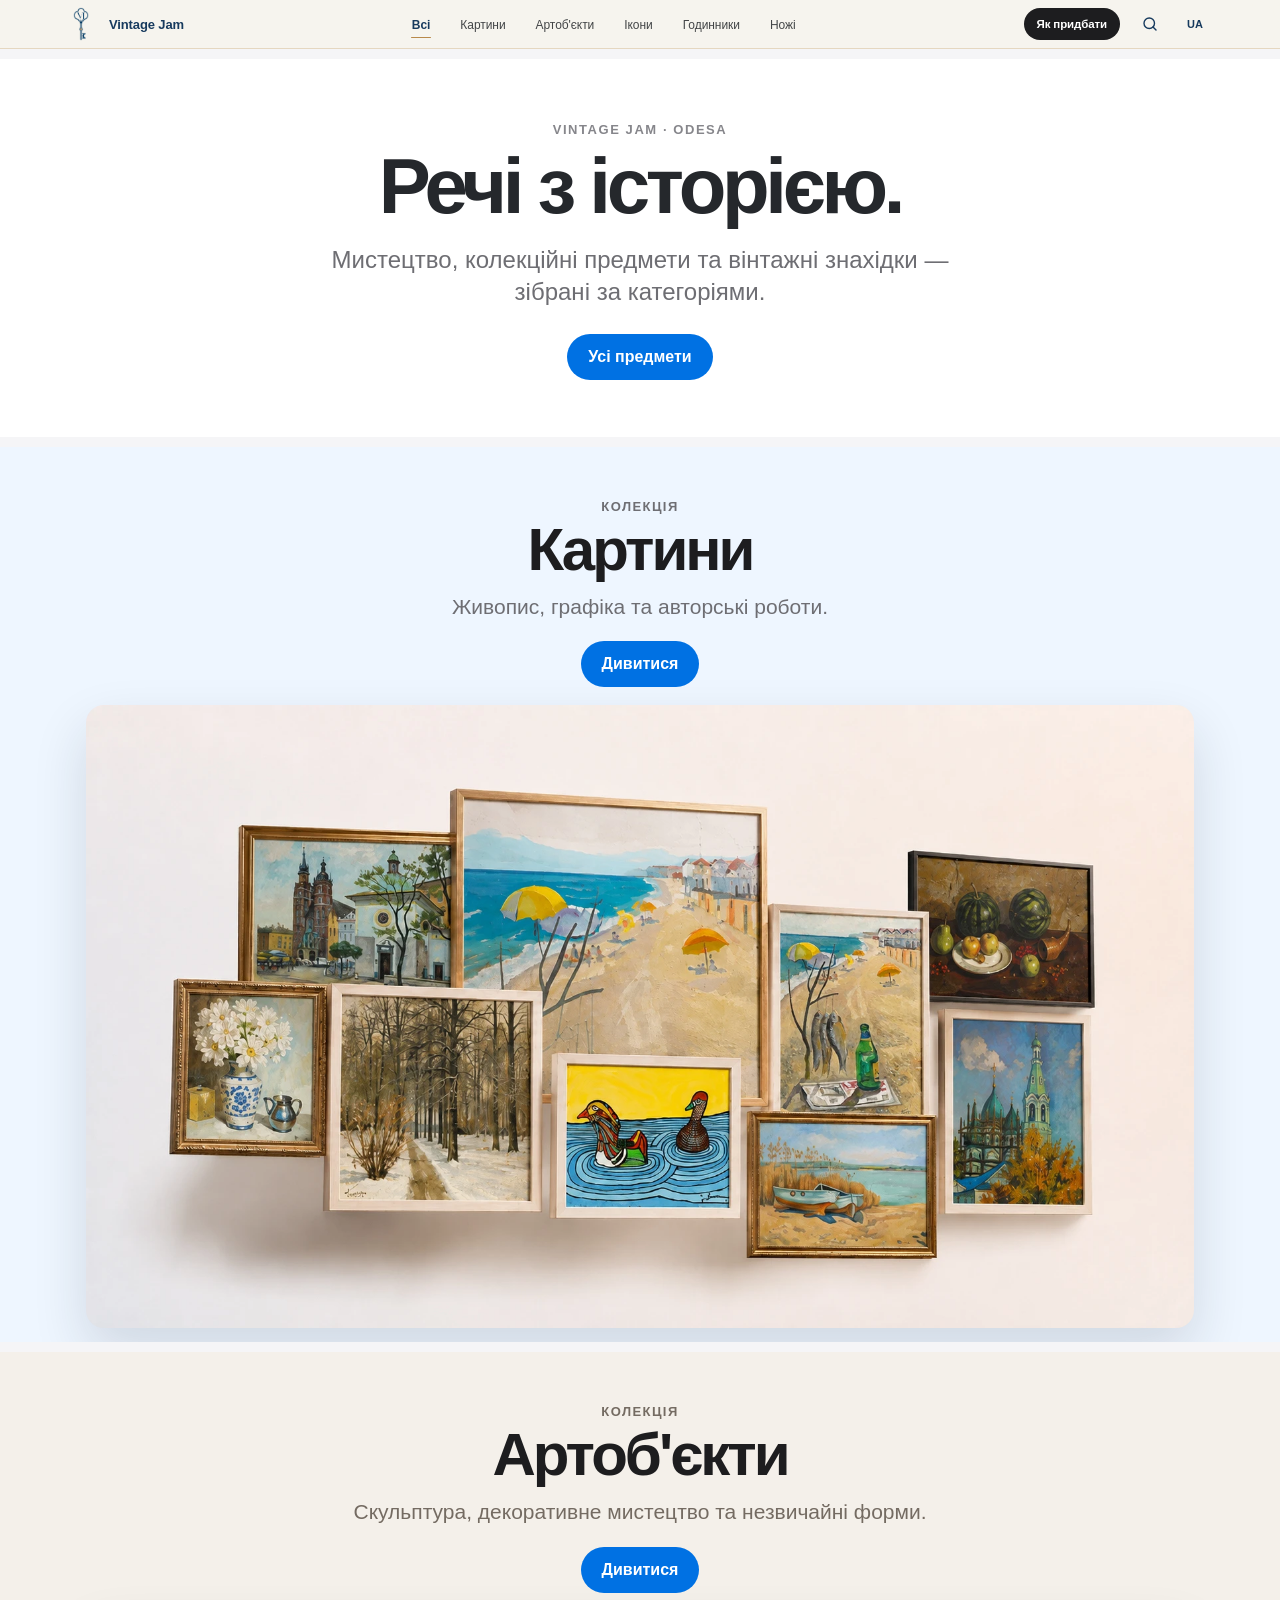
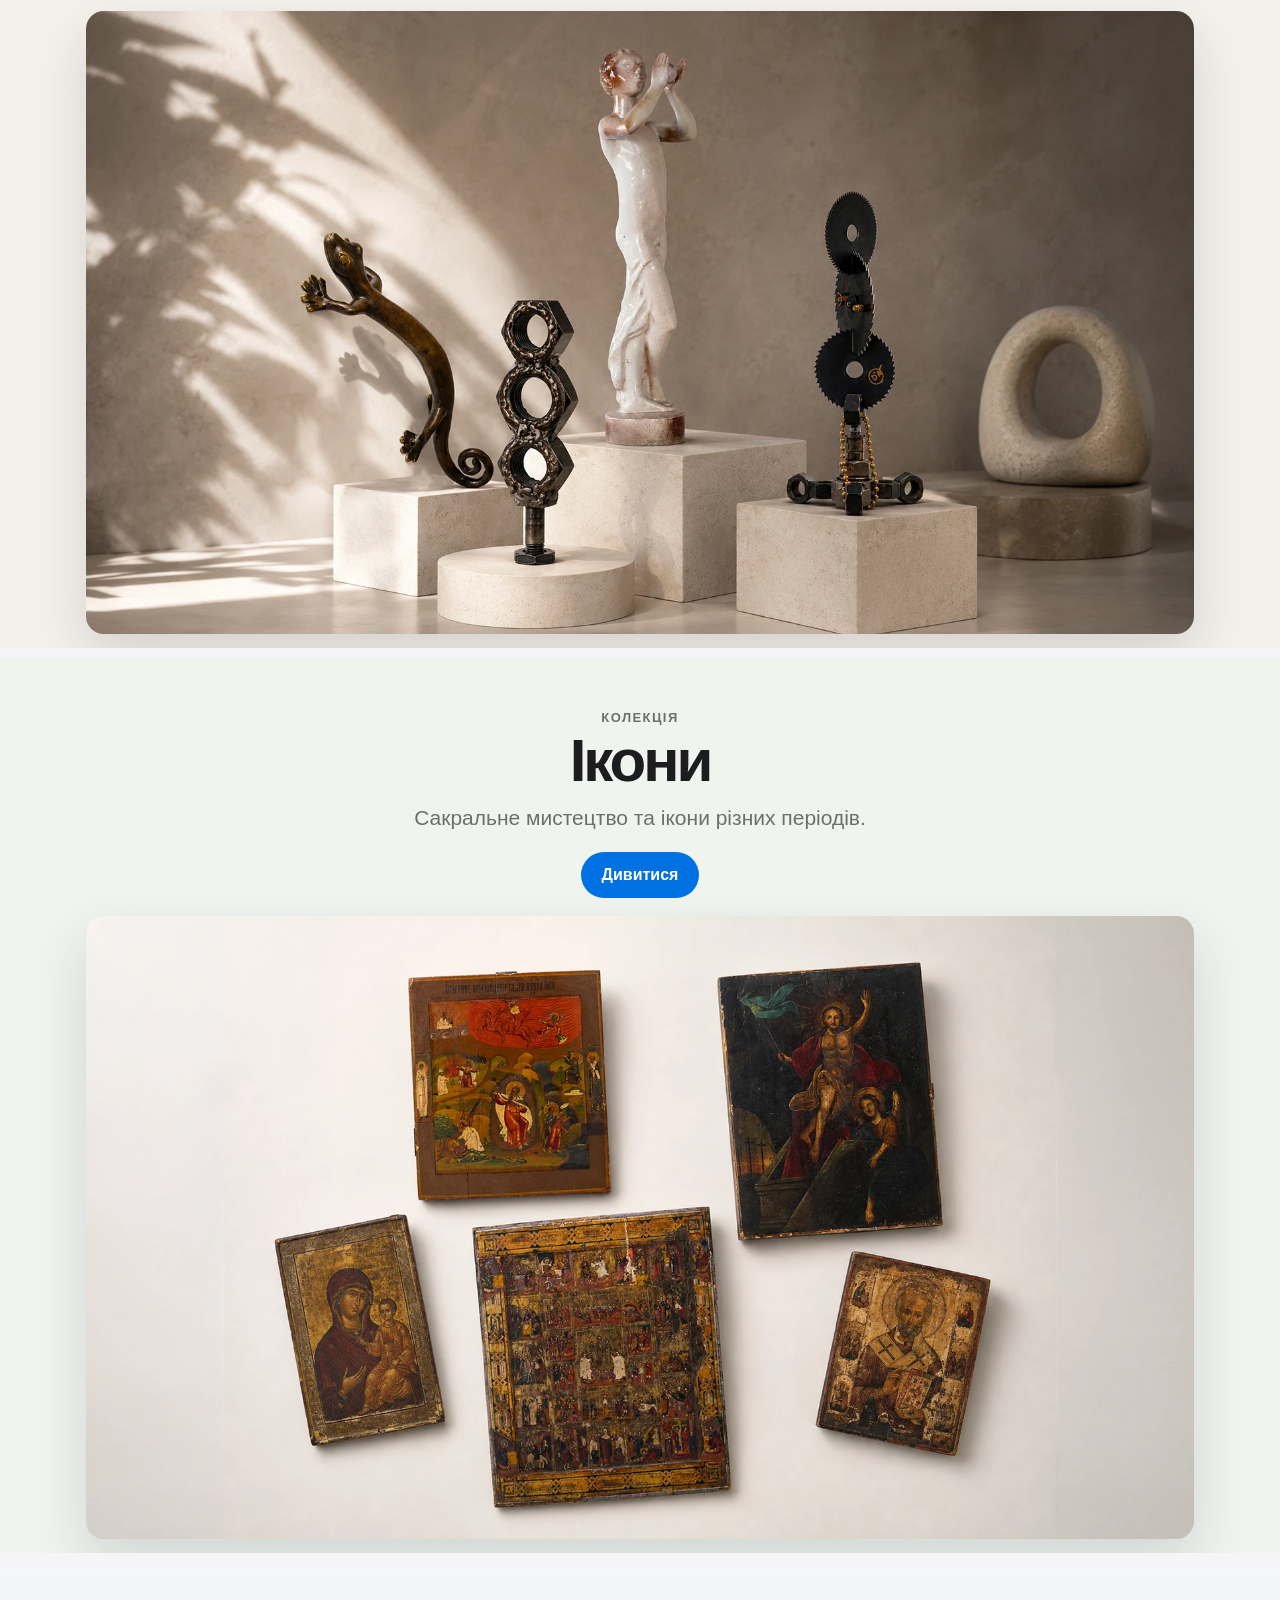
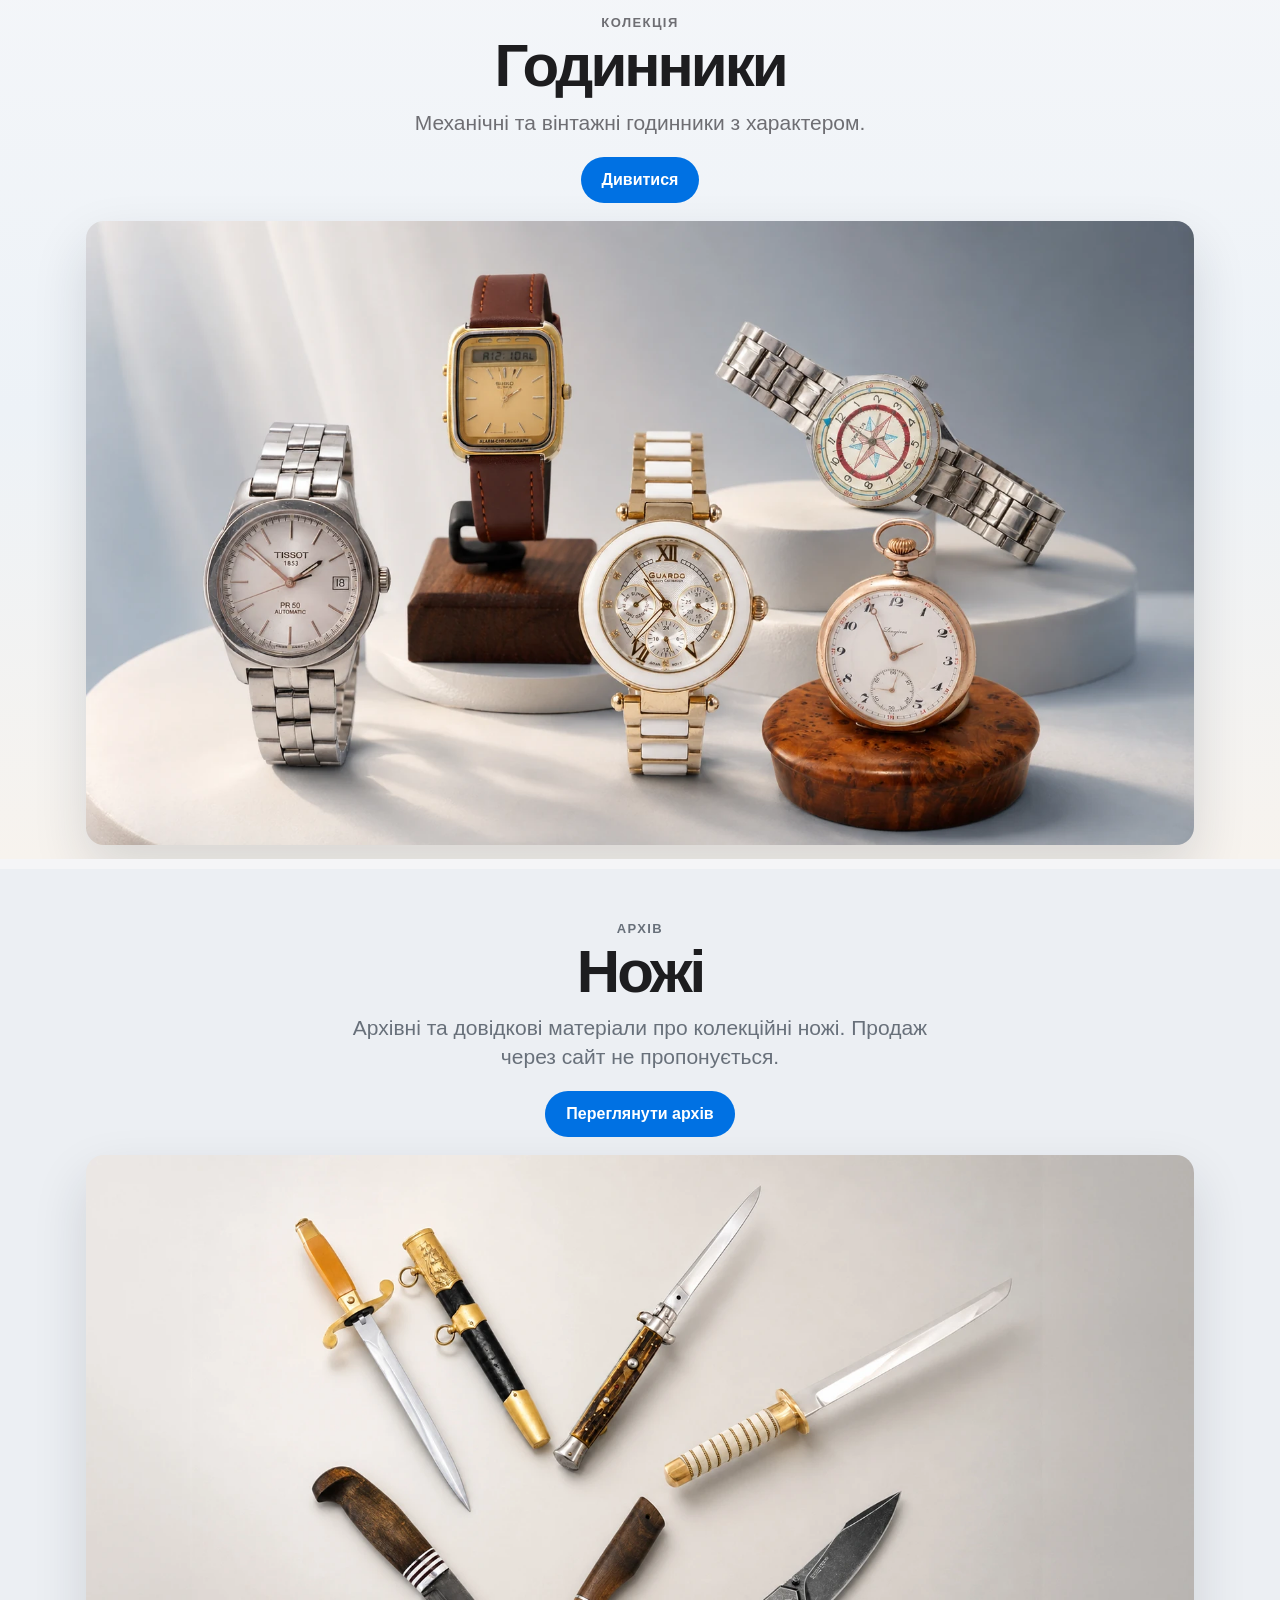
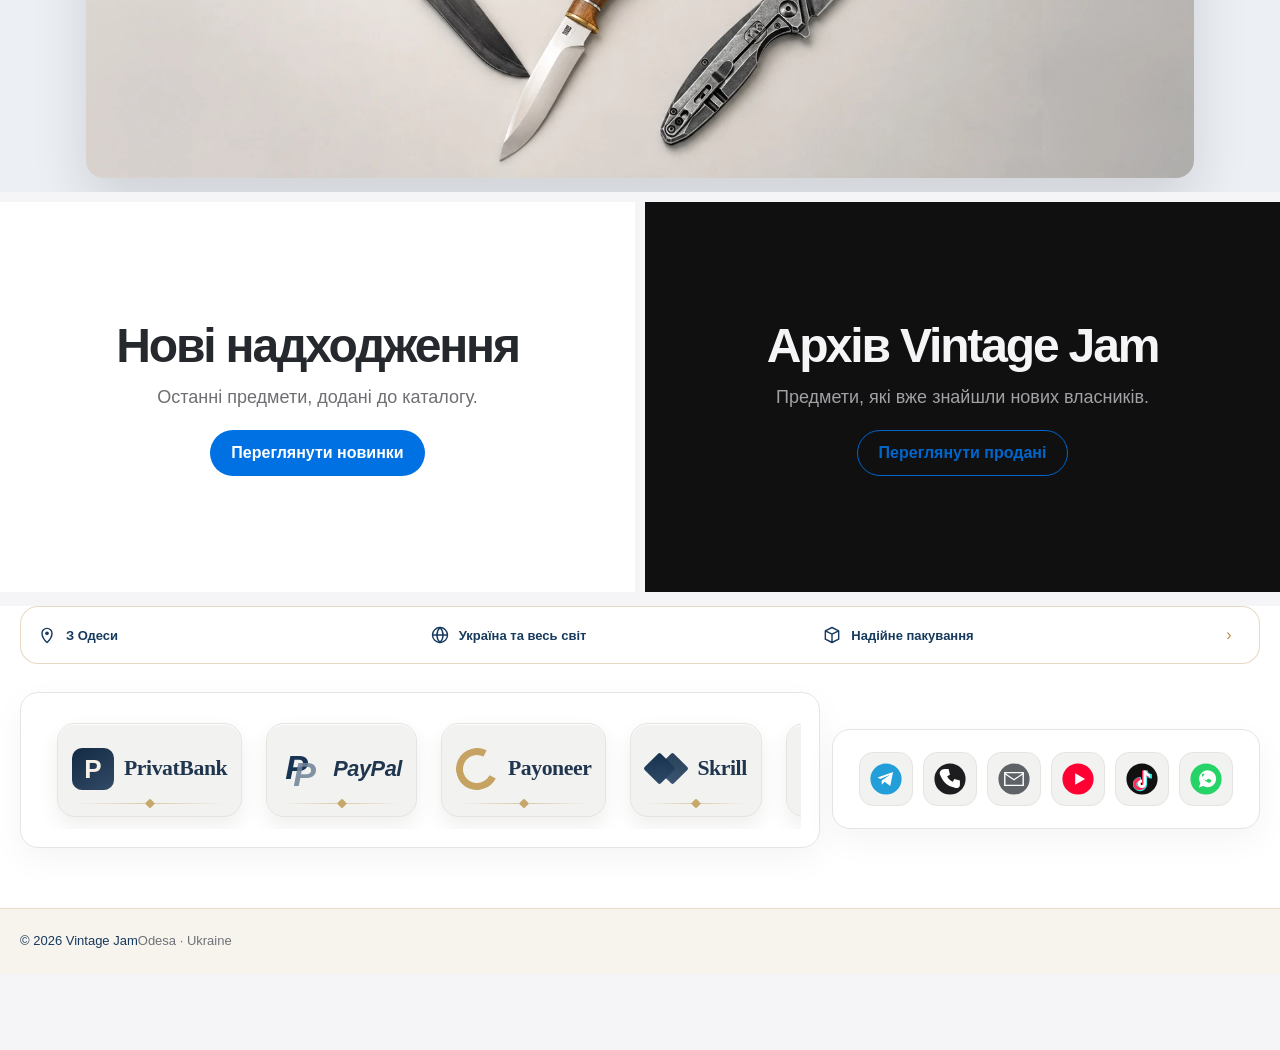
==== commit 0b8d8e93: "feat: connect premium payment badges" ====
--- a/index.html
+++ b/index.html
@@ -1 +1 @@
-<!doctype html><html lang="uk"><head><meta charset="utf-8"><meta name="viewport" content="width=device-width,initial-scale=1,viewport-fit=cover"><meta name="description" content="Vintage Jam — каталог вінтажних та антикварних предметів з Одеси."><meta name="theme-color" content="#F7F4ED"><meta http-equiv="Cache-Control" content="no-cache, no-store, must-revalidate"><title>Vintage Jam — вінтаж та антикваріат</title><link rel="stylesheet" href="assets/css/site-v3.css?v=4.0.0"><link rel="stylesheet" href="assets/css/home-compact-v37.css?v=4.0.0"><link rel="stylesheet" href="assets/css/header-search-v38.css?v=4.0.0"><link rel="stylesheet" href="assets/css/apple-refinement-v39.css?v=4.0.0"><link rel="stylesheet" href="assets/css/top-category-nav-v40.css?v=4.0.0"><link rel="stylesheet" href="assets/css/brand-palette-v42.css?v=4.2.0"><link rel="stylesheet" href="assets/css/brand-logo-v61.css?v=6.1.0"><link rel="stylesheet" href="assets/css/category-heroes-v72.css?v=7.2.0"><link rel="stylesheet" href="assets/css/category-uniform-v74.css?v=7.4.0"><script defer src="data/catalog-data.js?v=4.0.0"></script><script defer src="assets/js/catalog-v3.js?v=4.0.0"></script><script defer src="assets/js/mobile-fixes-v3.js?v=4.0.0"></script><script defer src="assets/js/home-compact-v37.js?v=4.0.0"></script><script defer src="assets/js/header-search-v38.js?v=4.0.0"></script><script defer src="assets/js/home-refinement-v39.js?v=4.0.0"></script><script defer src="assets/js/top-category-nav-v40.js?v=7.2.0"></script><script defer src="assets/js/category-heroes-v75.js?v=7.5.0"></script><script defer src="assets/js/navigation-router-v60.js?v=7.2.0"></script><script defer src="assets/js/brand-logo-v61.js?v=6.1.0"></script></head><body><header class="site-header"><div class="site-header-inner"><a class="brand" href="index.html">Vintage Jam</a><div class="header-actions"><button id="languageButton" class="pill-button" type="button" aria-label="Переключити мову">UA</button></div></div></header><main><section class="hero"><div class="container"><h1 id="heroTitle">Вінтажні речі з історією</h1><p id="heroText">Колекційні предмети, мистецтво, годинники та знахідки з Одеси.</p></div></section><div class="container"><section class="controls" aria-label="Пошук"><label class="visually-hidden" for="searchInput">Пошук</label><input id="searchInput" type="search" autocomplete="off" placeholder="Пошук за назвою, описом або категорією"><label class="visually-hidden" for="sortSelect">Сортування</label><select id="sortSelect" aria-hidden="true" tabindex="-1"><option value="new">Нові спочатку</option><option value="old">Старі спочатку</option><option value="price_up">Ціна: від нижчої</option><option value="price_down">Ціна: від вищої</option></select></section><section class="section" id="categoriesSection"><div class="section-heading"><h2 id="categoriesTitle">Категорії</h2></div><div id="categories" class="category-scroller"></div></section><section class="section" id="newSection"><div class="section-heading"><h2 id="newTitle">Нові надходження</h2><span id="newCount" class="section-note"></span></div><div id="newProducts" class="product-grid"></div></section><section class="section" id="catalogSection"><div class="section-heading"><h2 id="catalogTitle">Каталог</h2><span id="catalogCount" class="section-note"></span></div><div id="catalogProducts" class="product-grid"></div></section><section class="section" id="soldSection" hidden><div class="section-heading"><h2 id="soldTitle">Продано</h2></div><div id="soldProducts" class="product-grid"></div></section><section class="section info-panel" id="shippingSection"><div class="section-heading"><h2 id="shippingTitle">Доставка та умови покупки</h2></div><p id="shippingIntro"></p><div class="info-grid"><article class="info-card"><span class="info-icon">📍</span><div><h3 id="originTitle">Відправлення з Одеси</h3><p id="originText"></p></div></article><article class="info-card"><span class="info-icon">🚚</span><div><h3 id="carriersTitle">Способи доставки</h3><p id="carriersText"></p></div></article><article class="info-card"><span class="info-icon">🧾</span><div><h3 id="costTitle">Вартість і строки</h3><p id="costText"></p></div></article><article class="info-card"><span class="info-icon">📦</span><div><h3 id="packingTitle">Надійне пакування</h3><p id="packingText"></p></div></article><article class="info-card"><span class="info-icon">📷</span><div><h3 id="photosTitle">Товар з фотографій</h3><p id="photosText"></p></div></article></div></section><section class="footer-panels" aria-label="Оплата і контакти"><article class="payment-panel"><span id="paymentsTitle" hidden></span><div id="paymentList" class="payment-list" aria-label="Способи оплати"></div></article><article class="contacts-panel"><div id="contactList" class="contact-list"></div></article></section></div></main><footer class="site-footer"><div class="container site-footer-inner"><span class="site-footer-brand">© <span id="year"></span> Vintage Jam</span><span class="site-footer-meta">Odesa · Ukraine</span></div></footer><nav class="mobile-nav" aria-label="Мобільна навігація"><button id="mobileCatalog" type="button"><span>⌂</span><span id="mobileCatalogLabel">Каталог</span></button><button id="mobileSearch" type="button"><span>⌕</span><span id="mobileSearchLabel">Пошук</span></button><button id="mobileFavorites" type="button" aria-pressed="false" hidden><span>♡</span><span id="mobileFavoritesLabel">Обране</span></button><a id="mobileContact" href="tel:+380983219801"><span>◉</span><span id="mobileContactLabel">Зв’язок</span></a></nav></body></html>+<!doctype html><html lang="uk"><head><meta charset="utf-8"><meta name="viewport" content="width=device-width,initial-scale=1,viewport-fit=cover"><meta name="description" content="Vintage Jam — каталог вінтажних та антикварних предметів з Одеси."><meta name="theme-color" content="#F7F4ED"><meta http-equiv="Cache-Control" content="no-cache, no-store, must-revalidate"><title>Vintage Jam — вінтаж та антикваріат</title><link rel="stylesheet" href="assets/css/site-v3.css?v=4.0.0"><link rel="stylesheet" href="assets/css/home-compact-v37.css?v=4.0.0"><link rel="stylesheet" href="assets/css/header-search-v38.css?v=4.0.0"><link rel="stylesheet" href="assets/css/apple-refinement-v39.css?v=4.0.0"><link rel="stylesheet" href="assets/css/top-category-nav-v40.css?v=4.0.0"><link rel="stylesheet" href="assets/css/brand-palette-v42.css?v=4.2.0"><link rel="stylesheet" href="assets/css/brand-logo-v61.css?v=6.1.0"><link rel="stylesheet" href="assets/css/category-heroes-v72.css?v=7.2.0"><link rel="stylesheet" href="assets/css/category-uniform-v74.css?v=7.4.0"><link rel="stylesheet" href="assets/css/payment-showcase-v76.css?v=7.6.0"><script defer src="data/catalog-data.js?v=4.0.0"></script><script defer src="assets/js/catalog-v3.js?v=4.0.0"></script><script defer src="assets/js/payment-showcase-v76.js?v=7.6.0"></script><script defer src="assets/js/mobile-fixes-v3.js?v=4.0.0"></script><script defer src="assets/js/home-compact-v37.js?v=4.0.0"></script><script defer src="assets/js/header-search-v38.js?v=4.0.0"></script><script defer src="assets/js/home-refinement-v39.js?v=4.0.0"></script><script defer src="assets/js/top-category-nav-v40.js?v=7.2.0"></script><script defer src="assets/js/category-heroes-v75.js?v=7.5.0"></script><script defer src="assets/js/navigation-router-v60.js?v=7.2.0"></script><script defer src="assets/js/brand-logo-v61.js?v=6.1.0"></script></head><body><header class="site-header"><div class="site-header-inner"><a class="brand" href="index.html">Vintage Jam</a><div class="header-actions"><button id="languageButton" class="pill-button" type="button" aria-label="Переключити мову">UA</button></div></div></header><main><section class="hero"><div class="container"><h1 id="heroTitle">Вінтажні речі з історією</h1><p id="heroText">Колекційні предмети, мистецтво, годинники та знахідки з Одеси.</p></div></section><div class="container"><section class="controls" aria-label="Пошук"><label class="visually-hidden" for="searchInput">Пошук</label><input id="searchInput" type="search" autocomplete="off" placeholder="Пошук за назвою, описом або категорією"><label class="visually-hidden" for="sortSelect">Сортування</label><select id="sortSelect" aria-hidden="true" tabindex="-1"><option value="new">Нові спочатку</option><option value="old">Старі спочатку</option><option value="price_up">Ціна: від нижчої</option><option value="price_down">Ціна: від вищої</option></select></section><section class="section" id="categoriesSection"><div class="section-heading"><h2 id="categoriesTitle">Категорії</h2></div><div id="categories" class="category-scroller"></div></section><section class="section" id="newSection"><div class="section-heading"><h2 id="newTitle">Нові надходження</h2><span id="newCount" class="section-note"></span></div><div id="newProducts" class="product-grid"></div></section><section class="section" id="catalogSection"><div class="section-heading"><h2 id="catalogTitle">Каталог</h2><span id="catalogCount" class="section-note"></span></div><div id="catalogProducts" class="product-grid"></div></section><section class="section" id="soldSection" hidden><div class="section-heading"><h2 id="soldTitle">Продано</h2></div><div id="soldProducts" class="product-grid"></div></section><section class="section info-panel" id="shippingSection"><div class="section-heading"><h2 id="shippingTitle">Доставка та умови покупки</h2></div><p id="shippingIntro"></p><div class="info-grid"><article class="info-card"><span class="info-icon">📍</span><div><h3 id="originTitle">Відправлення з Одеси</h3><p id="originText"></p></div></article><article class="info-card"><span class="info-icon">🚚</span><div><h3 id="carriersTitle">Способи доставки</h3><p id="carriersText"></p></div></article><article class="info-card"><span class="info-icon">🧾</span><div><h3 id="costTitle">Вартість і строки</h3><p id="costText"></p></div></article><article class="info-card"><span class="info-icon">📦</span><div><h3 id="packingTitle">Надійне пакування</h3><p id="packingText"></p></div></article><article class="info-card"><span class="info-icon">📷</span><div><h3 id="photosTitle">Товар з фотографій</h3><p id="photosText"></p></div></article></div></section><section class="footer-panels" aria-label="Оплата і контакти"><article class="payment-panel"><span id="paymentsTitle" hidden></span><div id="paymentList" class="payment-list" aria-label="Способи оплати"></div></article><article class="contacts-panel"><div id="contactList" class="contact-list"></div></article></section></div></main><footer class="site-footer"><div class="container site-footer-inner"><span class="site-footer-brand">© <span id="year"></span> Vintage Jam</span><span class="site-footer-meta">Odesa · Ukraine</span></div></footer><nav class="mobile-nav" aria-label="Мобільна навігація"><button id="mobileCatalog" type="button"><span>⌂</span><span id="mobileCatalogLabel">Каталог</span></button><button id="mobileSearch" type="button"><span>⌕</span><span id="mobileSearchLabel">Пошук</span></button><button id="mobileFavorites" type="button" aria-pressed="false" hidden><span>♡</span><span id="mobileFavoritesLabel">Обране</span></button><a id="mobileContact" href="tel:+380983219801"><span>◉</span><span id="mobileContactLabel">Зв’язок</span></a></nav></body></html>
--- a/assets/css/payment-showcase-v76.css
+++ b/assets/css/payment-showcase-v76.css
@@ -0,0 +1,26 @@
+/* Premium unified payment-method showcase. */
+.payment-panel{margin:10px 0 28px;padding:18px;border:1px solid rgba(193,160,101,.28);border-radius:24px;background:linear-gradient(180deg,#fbf8f1 0%,#f4eee3 100%);box-shadow:0 14px 34px rgba(52,45,34,.08)}
+.payment-list{display:grid;grid-template-columns:repeat(5,minmax(0,1fr));gap:12px}
+.payment-brand{position:relative;min-height:94px;padding:16px 14px 19px;border:1px solid rgba(196,160,92,.38);border-radius:18px;background:linear-gradient(180deg,rgba(255,255,255,.94),rgba(249,244,234,.96));box-shadow:0 9px 20px rgba(59,50,37,.08),inset 0 1px 0 rgba(255,255,255,.95);display:flex;align-items:center;justify-content:center;gap:10px;overflow:hidden;color:#1e344f}
+.payment-brand::after{content:"";position:absolute;left:16px;right:16px;bottom:12px;height:1px;background:linear-gradient(90deg,transparent,rgba(188,149,77,.45),transparent)}
+.payment-brand::before{content:"";position:absolute;width:7px;height:7px;bottom:9px;left:50%;transform:translateX(-50%) rotate(45deg);background:#c7a76a;border-radius:1px;z-index:2}
+.payment-brand-mark{position:relative;flex:0 0 42px;width:42px;height:42px;display:grid;place-items:center;font-weight:800;color:#f7f2e8}
+.payment-brand-name{font-family:Georgia,"Times New Roman",serif;font-size:clamp(16px,1.7vw,23px);font-weight:600;letter-spacing:-.02em;white-space:nowrap;color:#20364f}
+.payment-brand[data-brand="privatbank"] .payment-brand-mark{border-radius:10px;background:linear-gradient(145deg,#132a43,#324a66)}
+.payment-brand[data-brand="privatbank"] .payment-brand-mark::after{content:"P";font-size:26px;line-height:1}
+.payment-brand[data-brand="paypal"] .payment-brand-mark{background:transparent}
+.payment-brand[data-brand="paypal"] .payment-brand-mark::before,.payment-brand[data-brand="paypal"] .payment-brand-mark::after{content:"P";position:absolute;font-family:Arial,sans-serif;font-weight:900;font-style:italic;font-size:34px;line-height:1}
+.payment-brand[data-brand="paypal"] .payment-brand-mark::before{color:#173552;left:4px;top:2px}
+.payment-brand[data-brand="paypal"] .payment-brand-mark::after{color:#71849a;left:12px;top:9px;opacity:.88}
+.payment-brand[data-brand="payoneer"] .payment-brand-mark{border-radius:50%;border:7px solid #c6a363;border-right-color:transparent;color:transparent;transform:rotate(-18deg)}
+.payment-brand[data-brand="skrill"] .payment-brand-mark{background:transparent}
+.payment-brand[data-brand="skrill"] .payment-brand-mark::before,.payment-brand[data-brand="skrill"] .payment-brand-mark::after{content:"";position:absolute;width:23px;height:23px;background:linear-gradient(145deg,#17314c,#2c4967);transform:rotate(45deg);border-radius:2px}
+.payment-brand[data-brand="skrill"] .payment-brand-mark::before{left:3px}
+.payment-brand[data-brand="skrill"] .payment-brand-mark::after{right:3px;opacity:.92}
+.payment-brand[data-brand="usdt"] .payment-brand-mark{border-radius:50%;background:linear-gradient(145deg,#7d91a6,#5e7389)}
+.payment-brand[data-brand="usdt"] .payment-brand-mark::before{content:"T";font-family:Arial,sans-serif;font-size:27px;font-weight:800;color:#f7f2e8;transform:translateY(-1px)}
+.payment-brand[data-brand="usdt"] .payment-brand-mark::after{content:"";position:absolute;width:30px;height:11px;border:2px solid rgba(247,242,232,.9);border-radius:50%;top:17px}
+.payment-brand[data-brand="paypal"] .payment-brand-name{font-family:-apple-system,BlinkMacSystemFont,"Segoe UI",Arial,sans-serif;font-weight:750;font-style:italic}
+@media(max-width:900px){.payment-list{grid-template-columns:repeat(3,minmax(0,1fr))}}
+@media(max-width:640px){.payment-panel{margin:8px 0 22px;padding:12px;border-radius:18px}.payment-list{grid-template-columns:1fr 1fr;gap:9px}.payment-brand{min-height:82px;padding:12px 10px 17px;border-radius:14px}.payment-brand-mark{flex-basis:36px;width:36px;height:36px}.payment-brand-name{font-size:15px}.payment-brand[data-brand="paypal"] .payment-brand-mark::before,.payment-brand[data-brand="paypal"] .payment-brand-mark::after{font-size:30px}}
+@media(max-width:390px){.payment-list{grid-template-columns:1fr}.payment-brand{min-height:76px}}
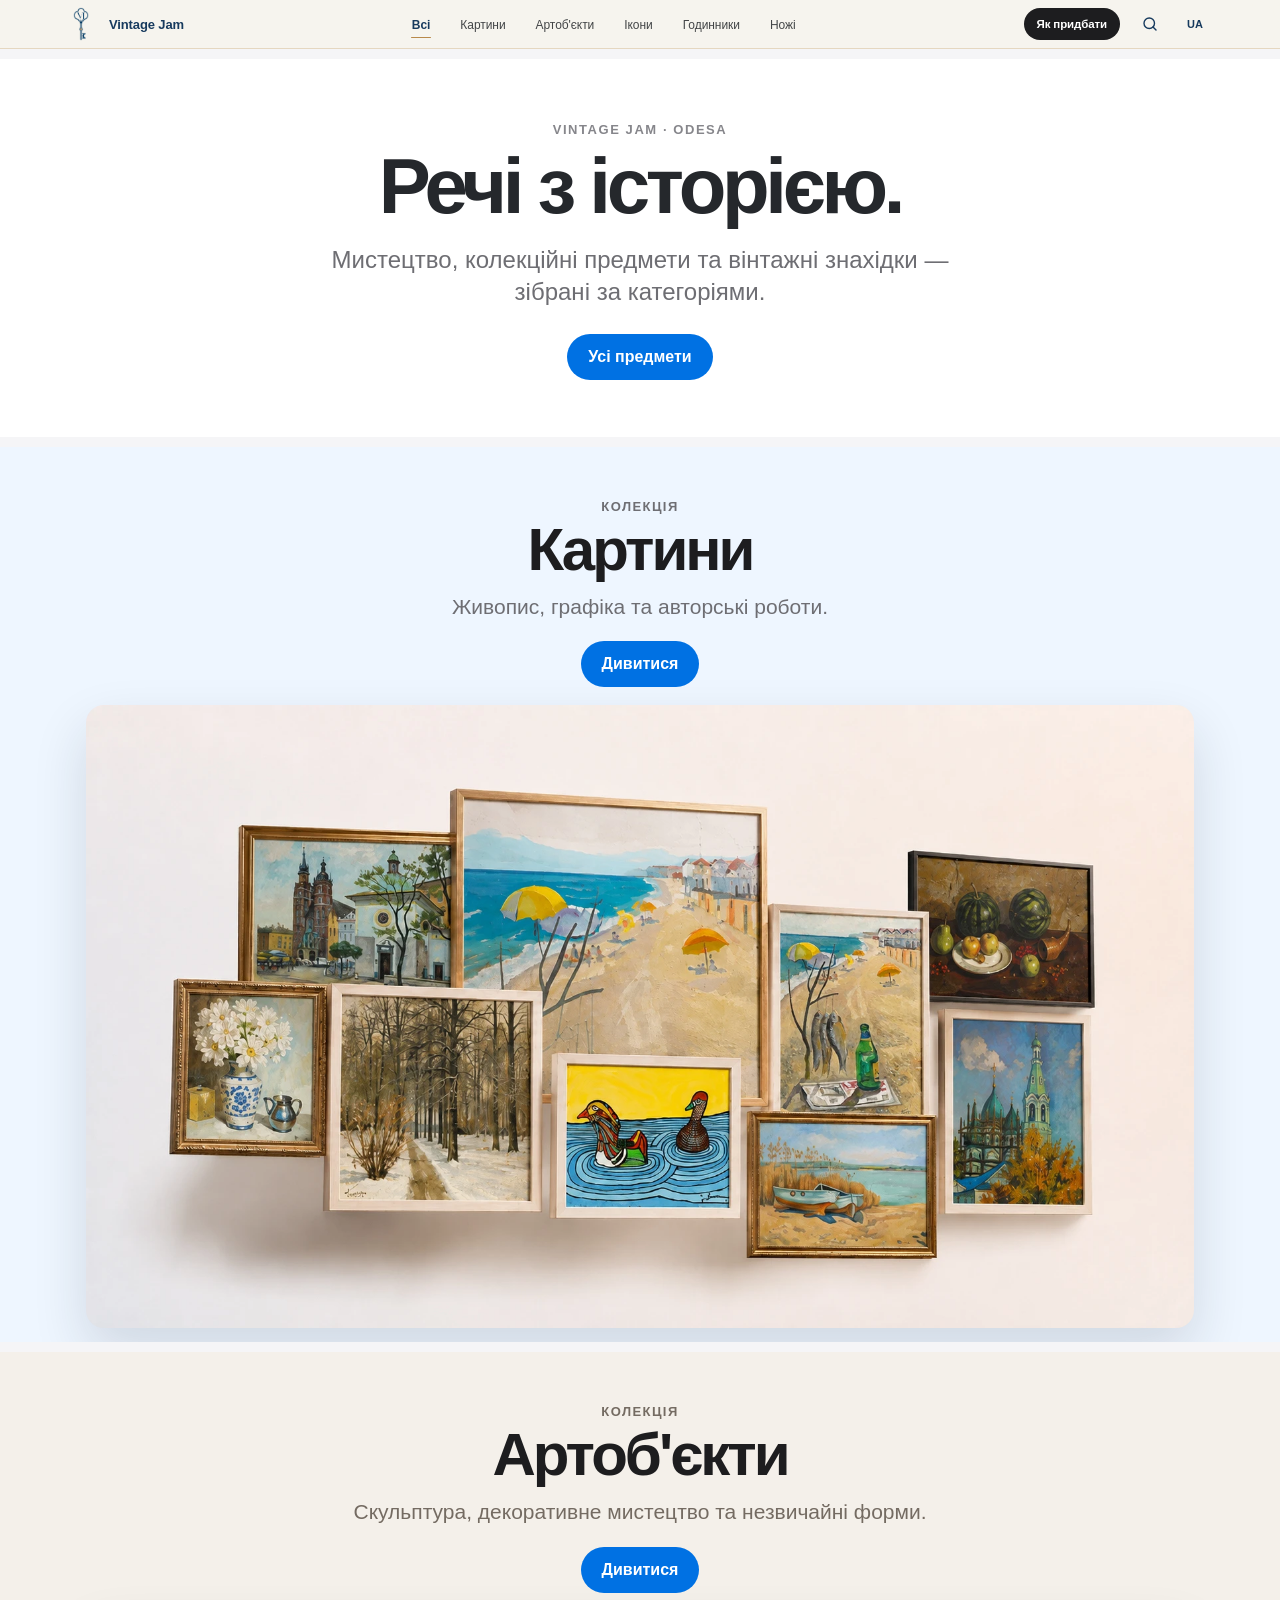
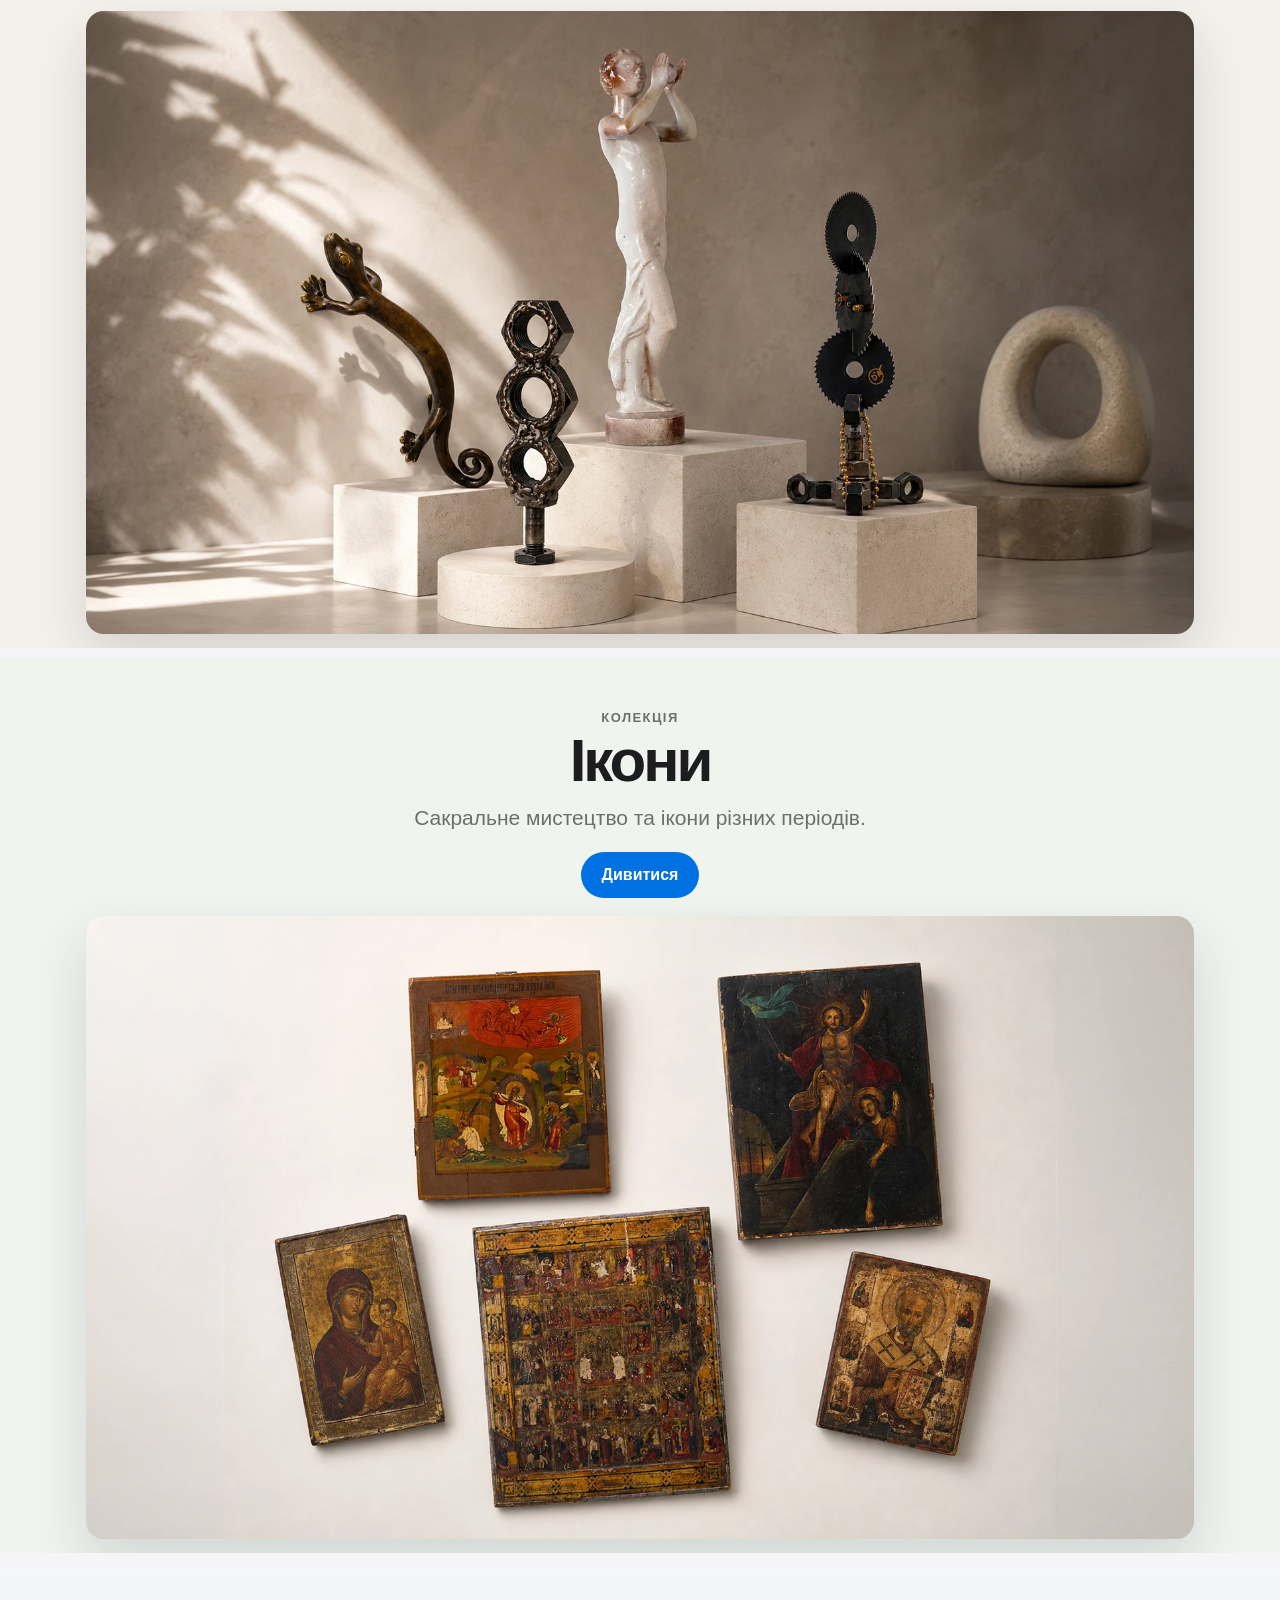
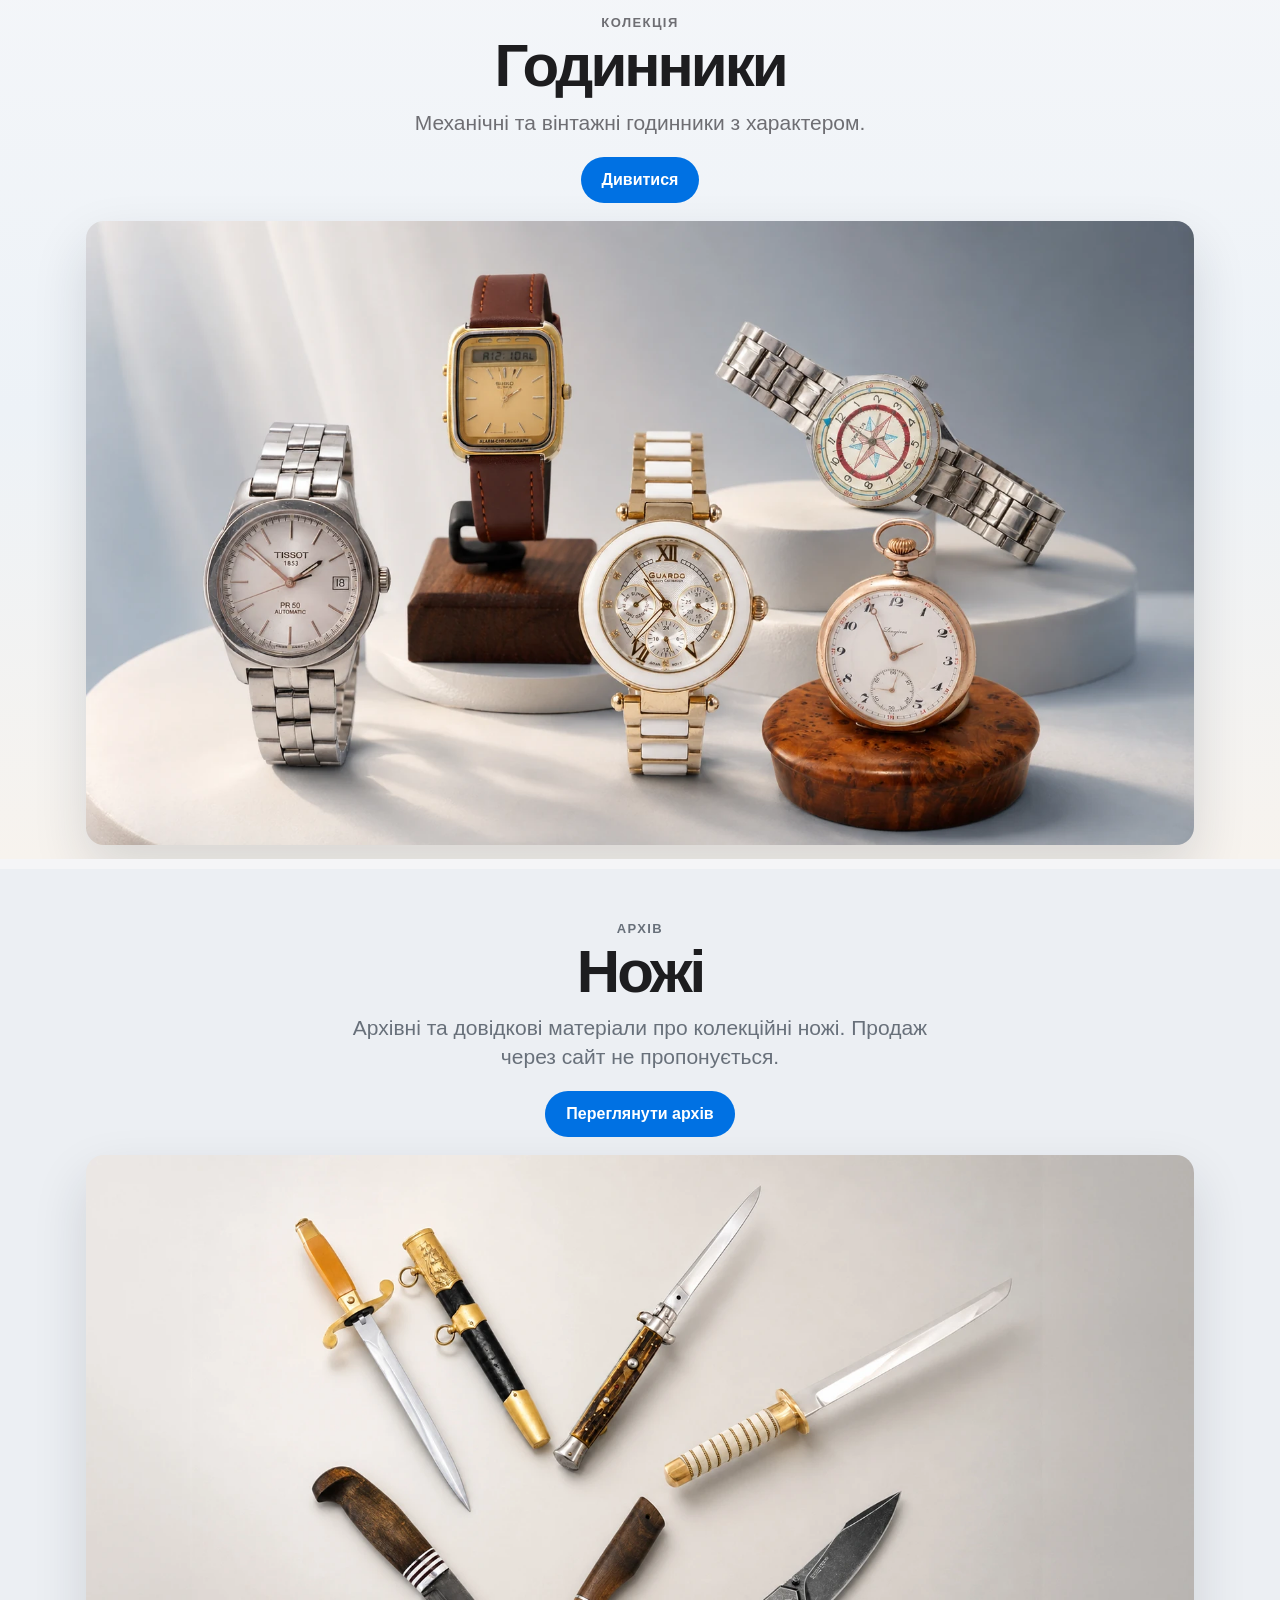
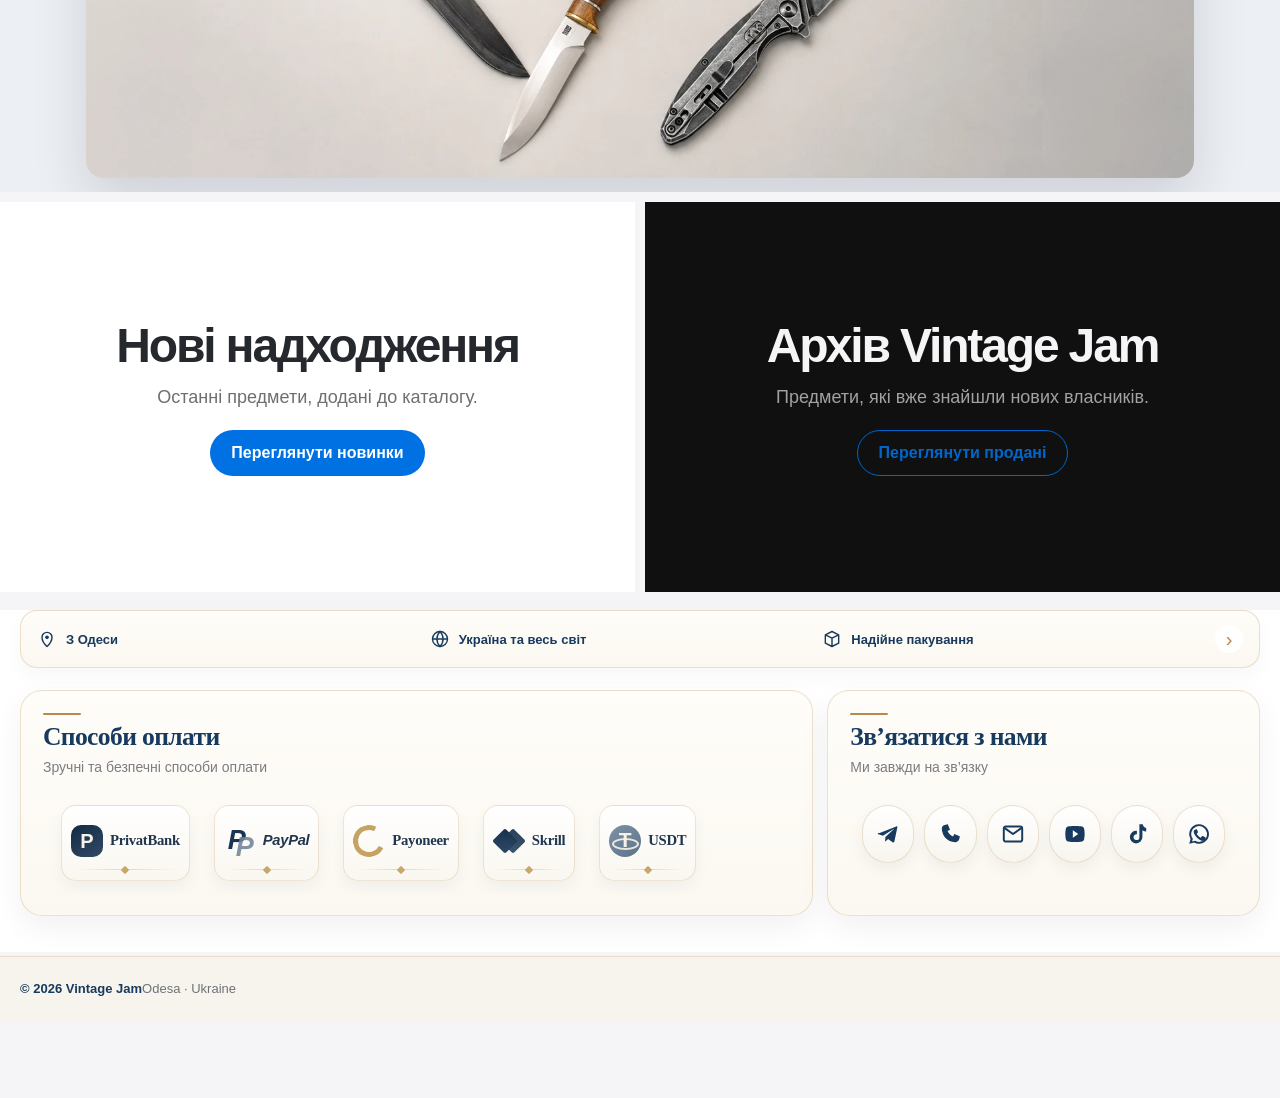
==== commit 0aca7edb: "feat: connect premium footer layout" ====
--- a/index.html
+++ b/index.html
@@ -1 +1 @@
-<!doctype html><html lang="uk"><head><meta charset="utf-8"><meta name="viewport" content="width=device-width,initial-scale=1,viewport-fit=cover"><meta name="description" content="Vintage Jam — каталог вінтажних та антикварних предметів з Одеси."><meta name="theme-color" content="#F7F4ED"><meta http-equiv="Cache-Control" content="no-cache, no-store, must-revalidate"><title>Vintage Jam — вінтаж та антикваріат</title><link rel="stylesheet" href="assets/css/site-v3.css?v=4.0.0"><link rel="stylesheet" href="assets/css/home-compact-v37.css?v=4.0.0"><link rel="stylesheet" href="assets/css/header-search-v38.css?v=4.0.0"><link rel="stylesheet" href="assets/css/apple-refinement-v39.css?v=4.0.0"><link rel="stylesheet" href="assets/css/top-category-nav-v40.css?v=4.0.0"><link rel="stylesheet" href="assets/css/brand-palette-v42.css?v=4.2.0"><link rel="stylesheet" href="assets/css/brand-logo-v61.css?v=6.1.0"><link rel="stylesheet" href="assets/css/category-heroes-v72.css?v=7.2.0"><link rel="stylesheet" href="assets/css/category-uniform-v74.css?v=7.4.0"><link rel="stylesheet" href="assets/css/payment-showcase-v76.css?v=7.6.0"><script defer src="data/catalog-data.js?v=4.0.0"></script><script defer src="assets/js/catalog-v3.js?v=4.0.0"></script><script defer src="assets/js/payment-showcase-v76.js?v=7.6.0"></script><script defer src="assets/js/mobile-fixes-v3.js?v=4.0.0"></script><script defer src="assets/js/home-compact-v37.js?v=4.0.0"></script><script defer src="assets/js/header-search-v38.js?v=4.0.0"></script><script defer src="assets/js/home-refinement-v39.js?v=4.0.0"></script><script defer src="assets/js/top-category-nav-v40.js?v=7.2.0"></script><script defer src="assets/js/category-heroes-v75.js?v=7.5.0"></script><script defer src="assets/js/navigation-router-v60.js?v=7.2.0"></script><script defer src="assets/js/brand-logo-v61.js?v=6.1.0"></script></head><body><header class="site-header"><div class="site-header-inner"><a class="brand" href="index.html">Vintage Jam</a><div class="header-actions"><button id="languageButton" class="pill-button" type="button" aria-label="Переключити мову">UA</button></div></div></header><main><section class="hero"><div class="container"><h1 id="heroTitle">Вінтажні речі з історією</h1><p id="heroText">Колекційні предмети, мистецтво, годинники та знахідки з Одеси.</p></div></section><div class="container"><section class="controls" aria-label="Пошук"><label class="visually-hidden" for="searchInput">Пошук</label><input id="searchInput" type="search" autocomplete="off" placeholder="Пошук за назвою, описом або категорією"><label class="visually-hidden" for="sortSelect">Сортування</label><select id="sortSelect" aria-hidden="true" tabindex="-1"><option value="new">Нові спочатку</option><option value="old">Старі спочатку</option><option value="price_up">Ціна: від нижчої</option><option value="price_down">Ціна: від вищої</option></select></section><section class="section" id="categoriesSection"><div class="section-heading"><h2 id="categoriesTitle">Категорії</h2></div><div id="categories" class="category-scroller"></div></section><section class="section" id="newSection"><div class="section-heading"><h2 id="newTitle">Нові надходження</h2><span id="newCount" class="section-note"></span></div><div id="newProducts" class="product-grid"></div></section><section class="section" id="catalogSection"><div class="section-heading"><h2 id="catalogTitle">Каталог</h2><span id="catalogCount" class="section-note"></span></div><div id="catalogProducts" class="product-grid"></div></section><section class="section" id="soldSection" hidden><div class="section-heading"><h2 id="soldTitle">Продано</h2></div><div id="soldProducts" class="product-grid"></div></section><section class="section info-panel" id="shippingSection"><div class="section-heading"><h2 id="shippingTitle">Доставка та умови покупки</h2></div><p id="shippingIntro"></p><div class="info-grid"><article class="info-card"><span class="info-icon">📍</span><div><h3 id="originTitle">Відправлення з Одеси</h3><p id="originText"></p></div></article><article class="info-card"><span class="info-icon">🚚</span><div><h3 id="carriersTitle">Способи доставки</h3><p id="carriersText"></p></div></article><article class="info-card"><span class="info-icon">🧾</span><div><h3 id="costTitle">Вартість і строки</h3><p id="costText"></p></div></article><article class="info-card"><span class="info-icon">📦</span><div><h3 id="packingTitle">Надійне пакування</h3><p id="packingText"></p></div></article><article class="info-card"><span class="info-icon">📷</span><div><h3 id="photosTitle">Товар з фотографій</h3><p id="photosText"></p></div></article></div></section><section class="footer-panels" aria-label="Оплата і контакти"><article class="payment-panel"><span id="paymentsTitle" hidden></span><div id="paymentList" class="payment-list" aria-label="Способи оплати"></div></article><article class="contacts-panel"><div id="contactList" class="contact-list"></div></article></section></div></main><footer class="site-footer"><div class="container site-footer-inner"><span class="site-footer-brand">© <span id="year"></span> Vintage Jam</span><span class="site-footer-meta">Odesa · Ukraine</span></div></footer><nav class="mobile-nav" aria-label="Мобільна навігація"><button id="mobileCatalog" type="button"><span>⌂</span><span id="mobileCatalogLabel">Каталог</span></button><button id="mobileSearch" type="button"><span>⌕</span><span id="mobileSearchLabel">Пошук</span></button><button id="mobileFavorites" type="button" aria-pressed="false" hidden><span>♡</span><span id="mobileFavoritesLabel">Обране</span></button><a id="mobileContact" href="tel:+380983219801"><span>◉</span><span id="mobileContactLabel">Зв’язок</span></a></nav></body></html>+<!doctype html><html lang="uk"><head><meta charset="utf-8"><meta name="viewport" content="width=device-width,initial-scale=1,viewport-fit=cover"><meta name="description" content="Vintage Jam — каталог вінтажних та антикварних предметів з Одеси."><meta name="theme-color" content="#F7F4ED"><meta http-equiv="Cache-Control" content="no-cache, no-store, must-revalidate"><title>Vintage Jam — вінтаж та антикваріат</title><link rel="stylesheet" href="assets/css/site-v3.css?v=4.0.0"><link rel="stylesheet" href="assets/css/home-compact-v37.css?v=4.0.0"><link rel="stylesheet" href="assets/css/header-search-v38.css?v=4.0.0"><link rel="stylesheet" href="assets/css/apple-refinement-v39.css?v=4.0.0"><link rel="stylesheet" href="assets/css/top-category-nav-v40.css?v=4.0.0"><link rel="stylesheet" href="assets/css/brand-palette-v42.css?v=4.2.0"><link rel="stylesheet" href="assets/css/brand-logo-v61.css?v=6.1.0"><link rel="stylesheet" href="assets/css/category-heroes-v72.css?v=7.2.0"><link rel="stylesheet" href="assets/css/category-uniform-v74.css?v=7.4.0"><link rel="stylesheet" href="assets/css/payment-showcase-v76.css?v=7.6.0"><link rel="stylesheet" href="assets/css/footer-premium-v77.css?v=7.7.0"><script defer src="data/catalog-data.js?v=4.0.0"></script><script defer src="assets/js/catalog-v3.js?v=4.0.0"></script><script defer src="assets/js/payment-showcase-v76.js?v=7.6.0"></script><script defer src="assets/js/mobile-fixes-v3.js?v=4.0.0"></script><script defer src="assets/js/home-compact-v37.js?v=4.0.0"></script><script defer src="assets/js/header-search-v38.js?v=4.0.0"></script><script defer src="assets/js/home-refinement-v39.js?v=4.0.0"></script><script defer src="assets/js/footer-premium-v77.js?v=7.7.0"></script><script defer src="assets/js/top-category-nav-v40.js?v=7.2.0"></script><script defer src="assets/js/category-heroes-v75.js?v=7.5.0"></script><script defer src="assets/js/navigation-router-v60.js?v=7.2.0"></script><script defer src="assets/js/brand-logo-v61.js?v=6.1.0"></script></head><body><header class="site-header"><div class="site-header-inner"><a class="brand" href="index.html">Vintage Jam</a><div class="header-actions"><button id="languageButton" class="pill-button" type="button" aria-label="Переключити мову">UA</button></div></div></header><main><section class="hero"><div class="container"><h1 id="heroTitle">Вінтажні речі з історією</h1><p id="heroText">Колекційні предмети, мистецтво, годинники та знахідки з Одеси.</p></div></section><div class="container"><section class="controls" aria-label="Пошук"><label class="visually-hidden" for="searchInput">Пошук</label><input id="searchInput" type="search" autocomplete="off" placeholder="Пошук за назвою, описом або категорією"><label class="visually-hidden" for="sortSelect">Сортування</label><select id="sortSelect" aria-hidden="true" tabindex="-1"><option value="new">Нові спочатку</option><option value="old">Старі спочатку</option><option value="price_up">Ціна: від нижчої</option><option value="price_down">Ціна: від вищої</option></select></section><section class="section" id="categoriesSection"><div class="section-heading"><h2 id="categoriesTitle">Категорії</h2></div><div id="categories" class="category-scroller"></div></section><section class="section" id="newSection"><div class="section-heading"><h2 id="newTitle">Нові надходження</h2><span id="newCount" class="section-note"></span></div><div id="newProducts" class="product-grid"></div></section><section class="section" id="catalogSection"><div class="section-heading"><h2 id="catalogTitle">Каталог</h2><span id="catalogCount" class="section-note"></span></div><div id="catalogProducts" class="product-grid"></div></section><section class="section" id="soldSection" hidden><div class="section-heading"><h2 id="soldTitle">Продано</h2></div><div id="soldProducts" class="product-grid"></div></section><section class="section info-panel" id="shippingSection"><div class="section-heading"><h2 id="shippingTitle">Доставка та умови покупки</h2></div><p id="shippingIntro"></p><div class="info-grid"><article class="info-card"><span class="info-icon">📍</span><div><h3 id="originTitle">Відправлення з Одеси</h3><p id="originText"></p></div></article><article class="info-card"><span class="info-icon">🚚</span><div><h3 id="carriersTitle">Способи доставки</h3><p id="carriersText"></p></div></article><article class="info-card"><span class="info-icon">🧾</span><div><h3 id="costTitle">Вартість і строки</h3><p id="costText"></p></div></article><article class="info-card"><span class="info-icon">📦</span><div><h3 id="packingTitle">Надійне пакування</h3><p id="packingText"></p></div></article><article class="info-card"><span class="info-icon">📷</span><div><h3 id="photosTitle">Товар з фотографій</h3><p id="photosText"></p></div></article></div></section><section class="footer-panels" aria-label="Оплата і контакти"><article class="payment-panel"><span id="paymentsTitle" hidden></span><div id="paymentList" class="payment-list" aria-label="Способи оплати"></div></article><article class="contacts-panel"><div id="contactList" class="contact-list"></div></article></section></div></main><footer class="site-footer"><div class="container site-footer-inner"><span class="site-footer-brand">© <span id="year"></span> Vintage Jam</span><span class="site-footer-meta">Odesa · Ukraine</span></div></footer><nav class="mobile-nav" aria-label="Мобільна навігація"><button id="mobileCatalog" type="button"><span>⌂</span><span id="mobileCatalogLabel">Каталог</span></button><button id="mobileSearch" type="button"><span>⌕</span><span id="mobileSearchLabel">Пошук</span></button><button id="mobileFavorites" type="button" aria-pressed="false" hidden><span>♡</span><span id="mobileFavoritesLabel">Обране</span></button><a id="mobileContact" href="tel:+380983219801"><span>◉</span><span id="mobileContactLabel">Зв’язок</span></a></nav></body></html>
--- a/assets/css/footer-premium-v77.css
+++ b/assets/css/footer-premium-v77.css
@@ -0,0 +1,36 @@
+/* Vintage Jam premium footer 7.7 — compact payments + unified contacts. */
+.footer-panels{display:grid!important;grid-template-columns:minmax(0,1.65fr) minmax(330px,.9fr)!important;gap:14px!important;align-items:stretch!important;margin:18px 0 28px!important}
+.payment-panel,.contacts-panel{margin:0!important;padding:22px!important;border:1px solid rgba(184,137,74,.24)!important;border-radius:22px!important;background:linear-gradient(180deg,#fffdf9 0%,#fbf8f1 100%)!important;box-shadow:0 12px 30px rgba(13,27,42,.055)!important;overflow:hidden}
+.vj-footer-panel-head{margin:0 0 16px;padding-top:10px;position:relative}
+.vj-footer-panel-head::before{content:"";position:absolute;left:0;top:0;width:38px;height:2px;border-radius:999px;background:#b8894a}
+.vj-footer-panel-title{margin:0;color:#173a5e;font-family:Georgia,"Times New Roman",serif;font-size:clamp(20px,2vw,28px);font-weight:650;letter-spacing:-.025em;line-height:1.1}
+.vj-footer-panel-subtitle{margin:7px 0 0;color:#7a7d82;font-size:14px;line-height:1.35}
+.payment-list{display:grid!important;grid-template-columns:repeat(5,minmax(0,1fr))!important;gap:9px!important;overflow:visible!important}
+.payment-brand{position:relative!important;min-width:0!important;min-height:76px!important;height:auto!important;padding:12px 9px 17px!important;border:1px solid rgba(184,137,74,.22)!important;border-radius:15px!important;background:linear-gradient(180deg,#fff 0%,#faf7f0 100%)!important;box-shadow:0 7px 16px rgba(13,27,42,.045)!important;display:flex!important;align-items:center!important;justify-content:center!important;gap:7px!important;color:#173a5e!important;overflow:hidden!important}
+.payment-brand::after{left:12px!important;right:12px!important;bottom:10px!important;background:linear-gradient(90deg,transparent,rgba(184,137,74,.32),transparent)!important}
+.payment-brand::before{width:6px!important;height:6px!important;bottom:7px!important;background:#c7a76a!important}
+.payment-brand-mark{flex:0 0 32px!important;width:32px!important;height:32px!important}
+.payment-brand-name{font-size:clamp(12px,1.15vw,16px)!important;line-height:1!important}
+.payment-brand[data-brand="privatbank"] .payment-brand-mark::after{font-size:20px!important}
+.payment-brand[data-brand="paypal"] .payment-brand-mark::before,.payment-brand[data-brand="paypal"] .payment-brand-mark::after{font-size:27px!important}
+.payment-brand[data-brand="payoneer"] .payment-brand-mark{border-width:5px!important}
+.payment-brand[data-brand="skrill"] .payment-brand-mark::before,.payment-brand[data-brand="skrill"] .payment-brand-mark::after{width:18px!important;height:18px!important}
+.payment-brand[data-brand="usdt"] .payment-brand-mark::before{font-size:21px!important}
+.payment-brand[data-brand="usdt"] .payment-brand-mark::after{width:23px!important;height:8px!important;top:13px!important}
+.contact-icon-row{display:grid!important;grid-template-columns:repeat(6,minmax(44px,1fr))!important;gap:10px!important;align-items:center!important;justify-content:stretch!important}
+.contact-icon-link{width:100%!important;min-width:0!important;height:58px!important;border-radius:999px!important;display:grid!important;place-items:center!important;background:linear-gradient(180deg,#fff 0%,#f8f5ee 100%)!important;border:1px solid rgba(184,137,74,.24)!important;box-shadow:0 7px 16px rgba(13,27,42,.05)!important;color:#173a5e!important;transition:transform .18s ease,box-shadow .18s ease,border-color .18s ease!important}
+.contact-icon-link:hover{transform:translateY(-2px)!important;border-color:rgba(184,137,74,.5)!important;box-shadow:0 10px 22px rgba(13,27,42,.085)!important}
+.contact-icon-art{width:26px!important;height:26px!important;color:#173a5e!important}
+.contact-icon-art svg{width:100%!important;height:100%!important;display:block!important;color:inherit!important}
+.contact-icon-label{bottom:-20px!important;color:#6e7278!important}
+.shipping-ribbon{margin:14px 0 22px!important;padding:0!important;border:0!important;background:transparent!important}
+.shipping-link{min-height:58px!important;padding:10px 16px!important;border-radius:17px!important;background:linear-gradient(180deg,#fffdf9 0%,#fbf8f1 100%)!important;border:1px solid rgba(184,137,74,.26)!important;box-shadow:0 8px 20px rgba(13,27,42,.035)!important}
+.shipping-mini{color:#173a5e!important}
+.shipping-mini svg{color:#173a5e!important}
+.shipping-arrow{color:#b8894a!important;font-size:20px!important}
+.site-footer{margin-top:4px!important;border-top:1px solid rgba(184,137,74,.22)!important;background:#f7f4ed!important}
+.site-footer-inner{justify-content:center!important;gap:6px!important}
+.site-footer-brand{font-weight:650!important}
+@media(max-width:1050px){.footer-panels{grid-template-columns:1fr!important}.contacts-panel{min-height:0}.contact-icon-row{grid-template-columns:repeat(6,minmax(52px,1fr))!important}.payment-brand-name{font-size:15px!important}}
+@media(max-width:700px){.payment-panel,.contacts-panel{padding:17px 14px!important;border-radius:18px!important}.vj-footer-panel-head{margin-bottom:13px}.payment-list{display:flex!important;gap:8px!important;overflow-x:auto!important;padding:1px 1px 6px!important;scroll-snap-type:x proximity}.payment-list::-webkit-scrollbar{display:none}.payment-brand{flex:0 0 128px!important;min-height:70px!important;padding:10px 8px 16px!important;scroll-snap-align:start}.payment-brand-name{font-size:13px!important}.payment-brand-mark{flex-basis:29px!important;width:29px!important;height:29px!important}.contact-icon-row{grid-template-columns:repeat(6,1fr)!important;gap:7px!important}.contact-icon-link{height:50px!important}.contact-icon-art{width:23px!important;height:23px!important}.shipping-link{gap:10px!important;padding:10px 12px!important}.shipping-mini{font-size:11px!important}.shipping-mini svg{width:20px!important;height:20px!important}}
+@media(max-width:430px){.footer-panels{gap:10px!important;margin-bottom:18px!important}.contact-icon-row{grid-template-columns:repeat(3,1fr)!important;gap:9px!important}.contact-icon-link{height:52px!important}.payment-brand{flex-basis:122px!important}.vj-footer-panel-title{font-size:21px!important}.vj-footer-panel-subtitle{font-size:13px!important}.shipping-link{overflow-x:auto!important;justify-content:flex-start!important}.shipping-mini{flex:0 0 auto!important}}
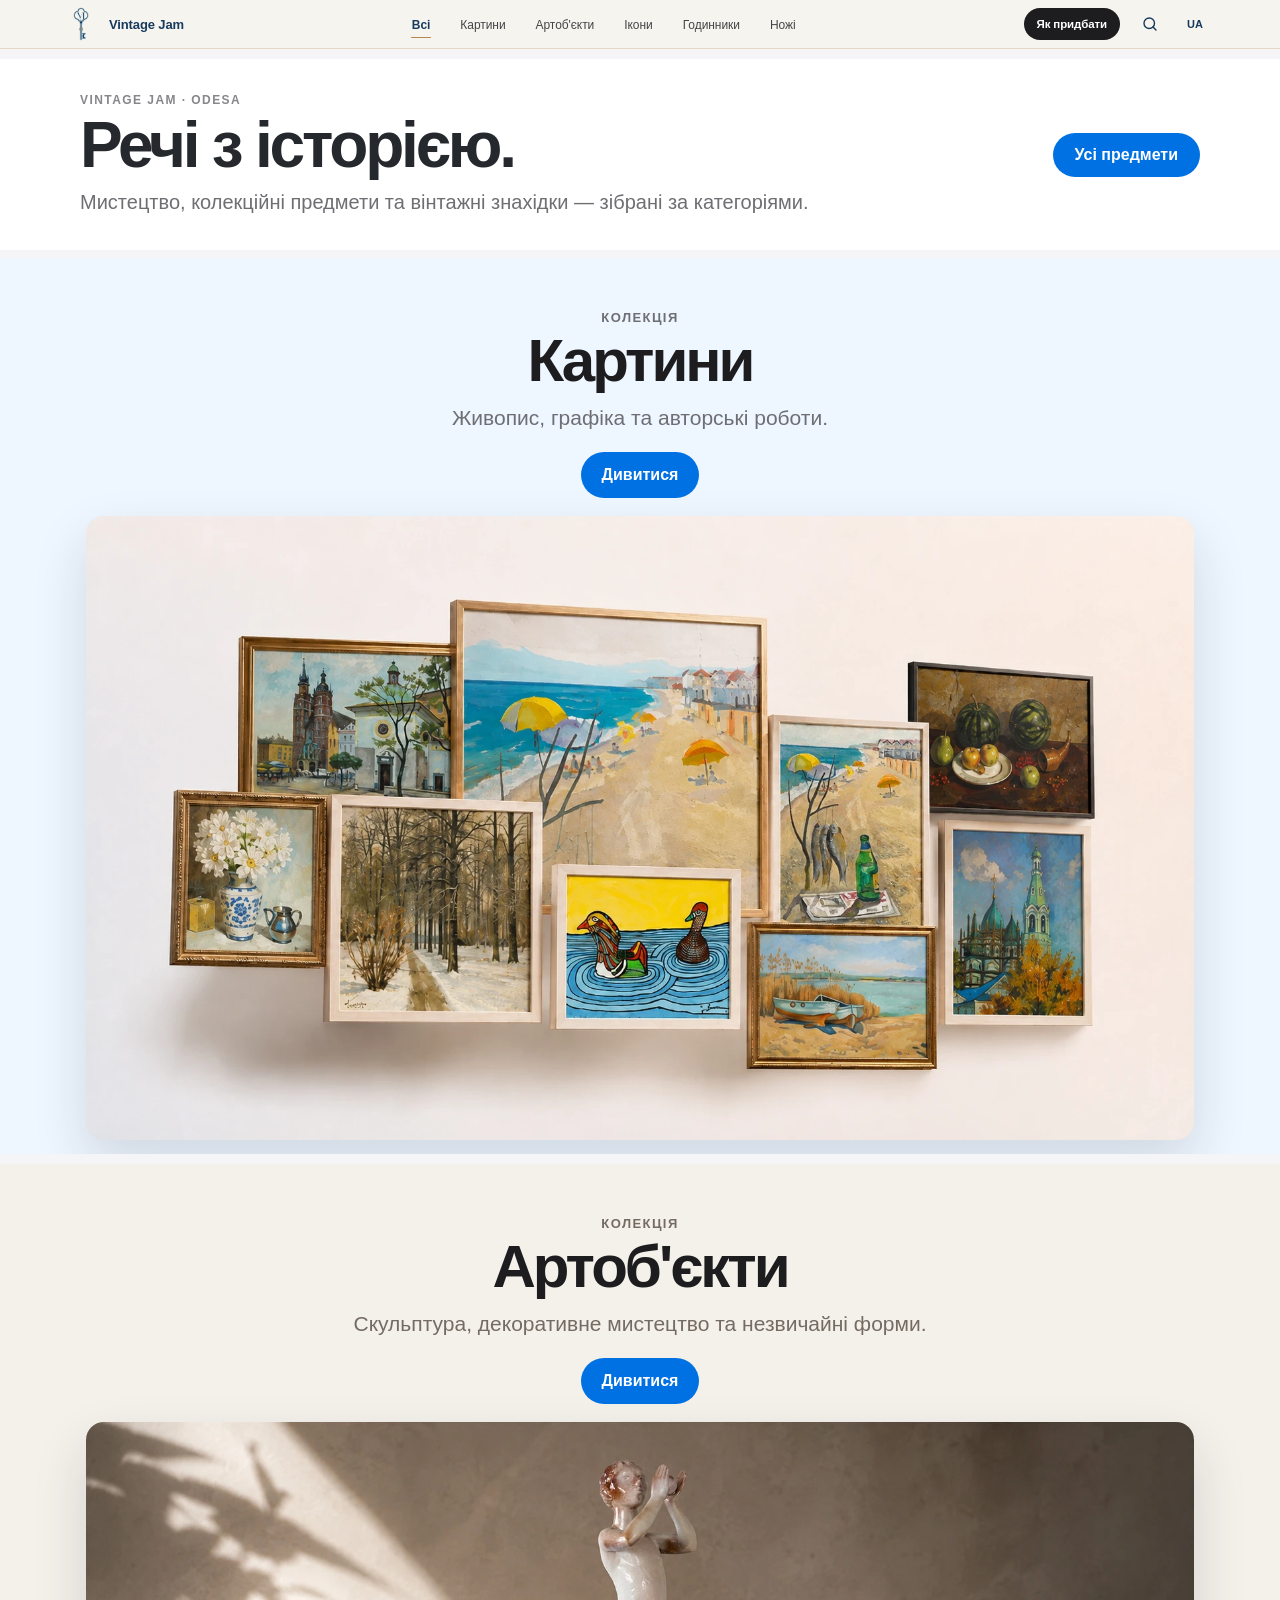
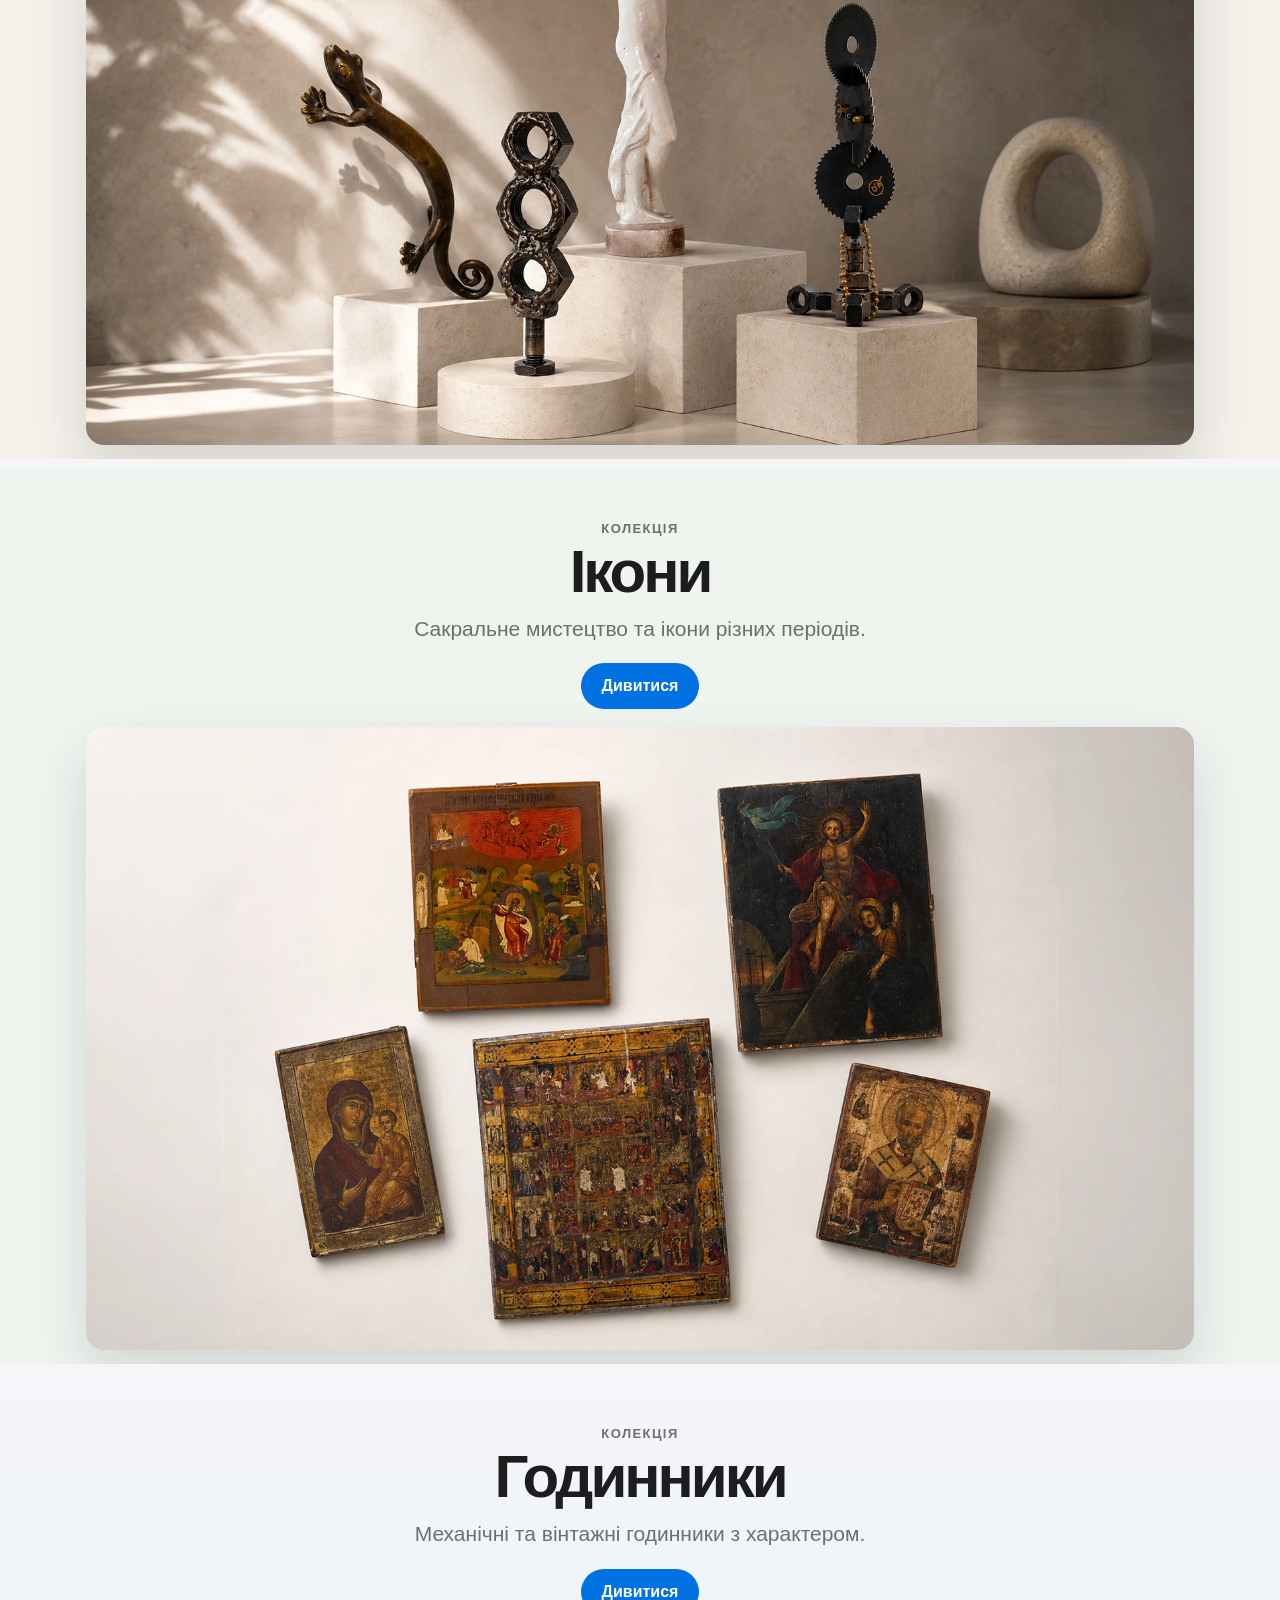
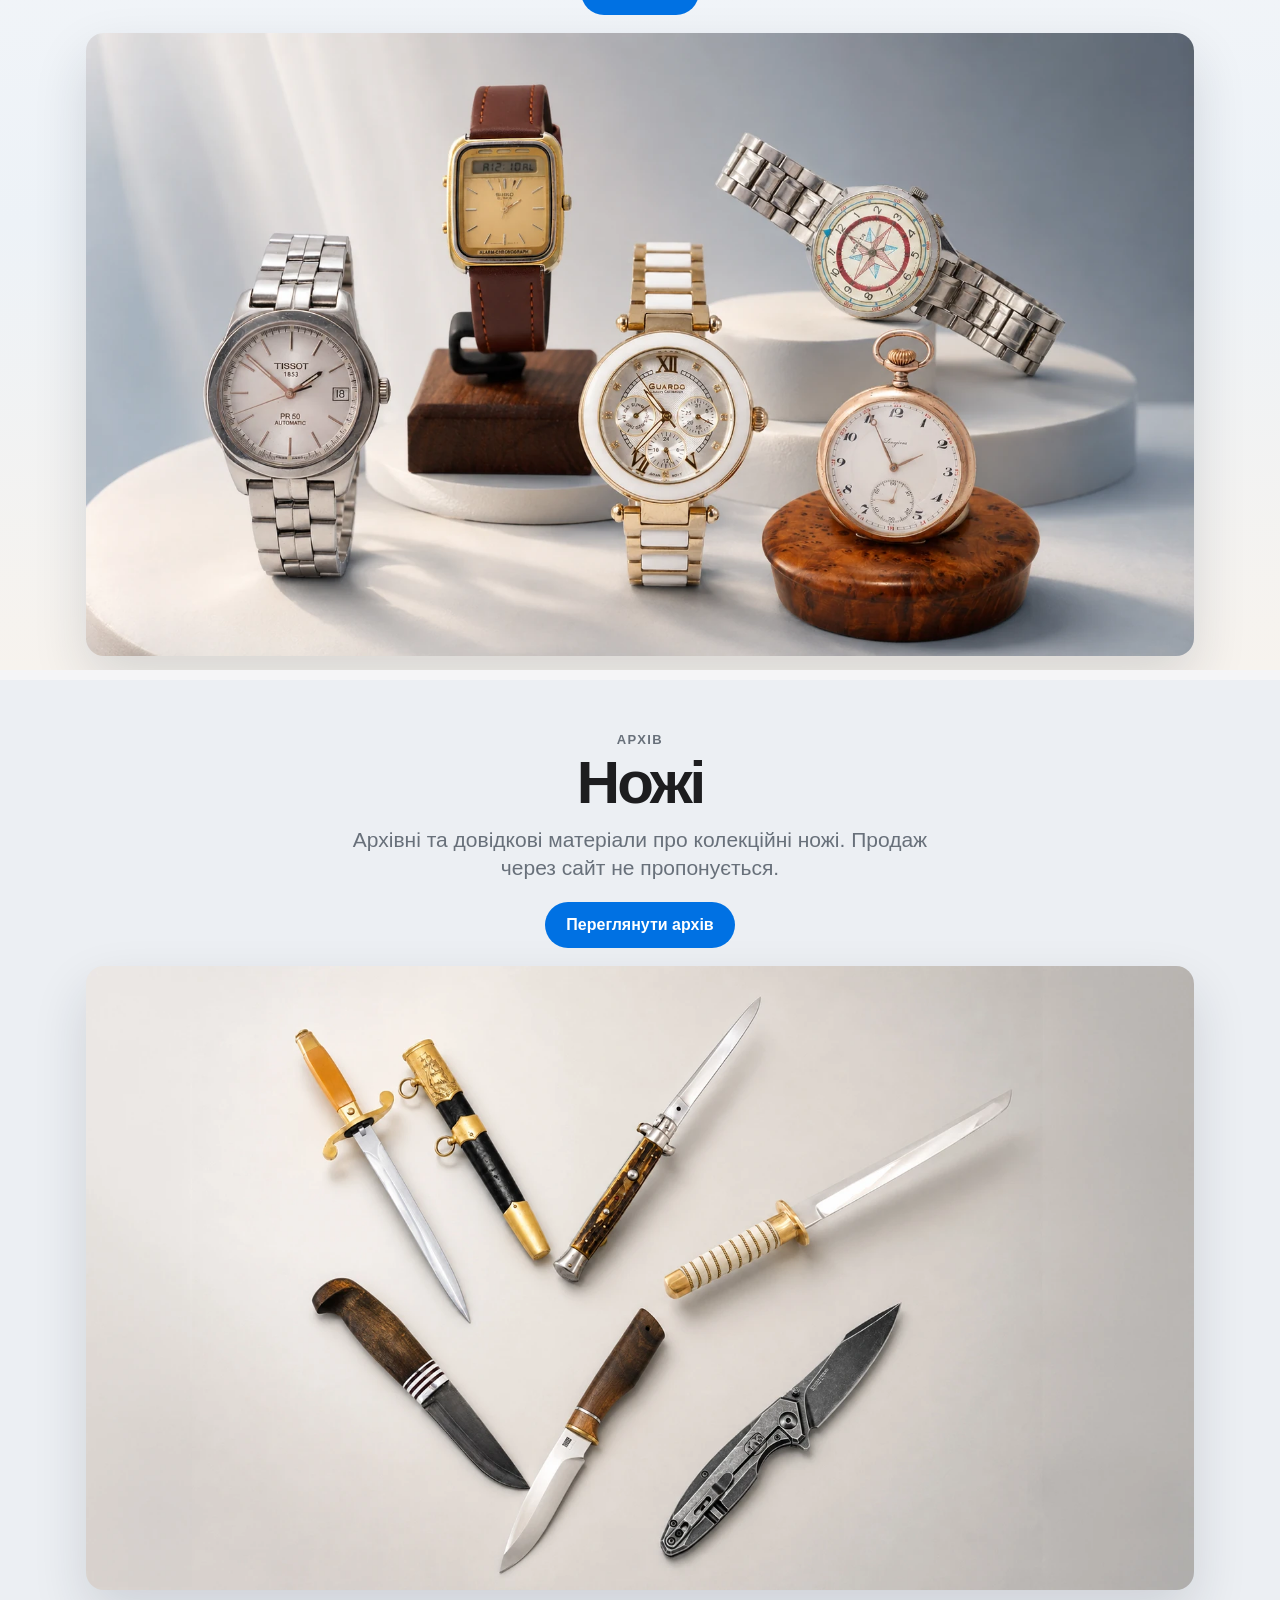
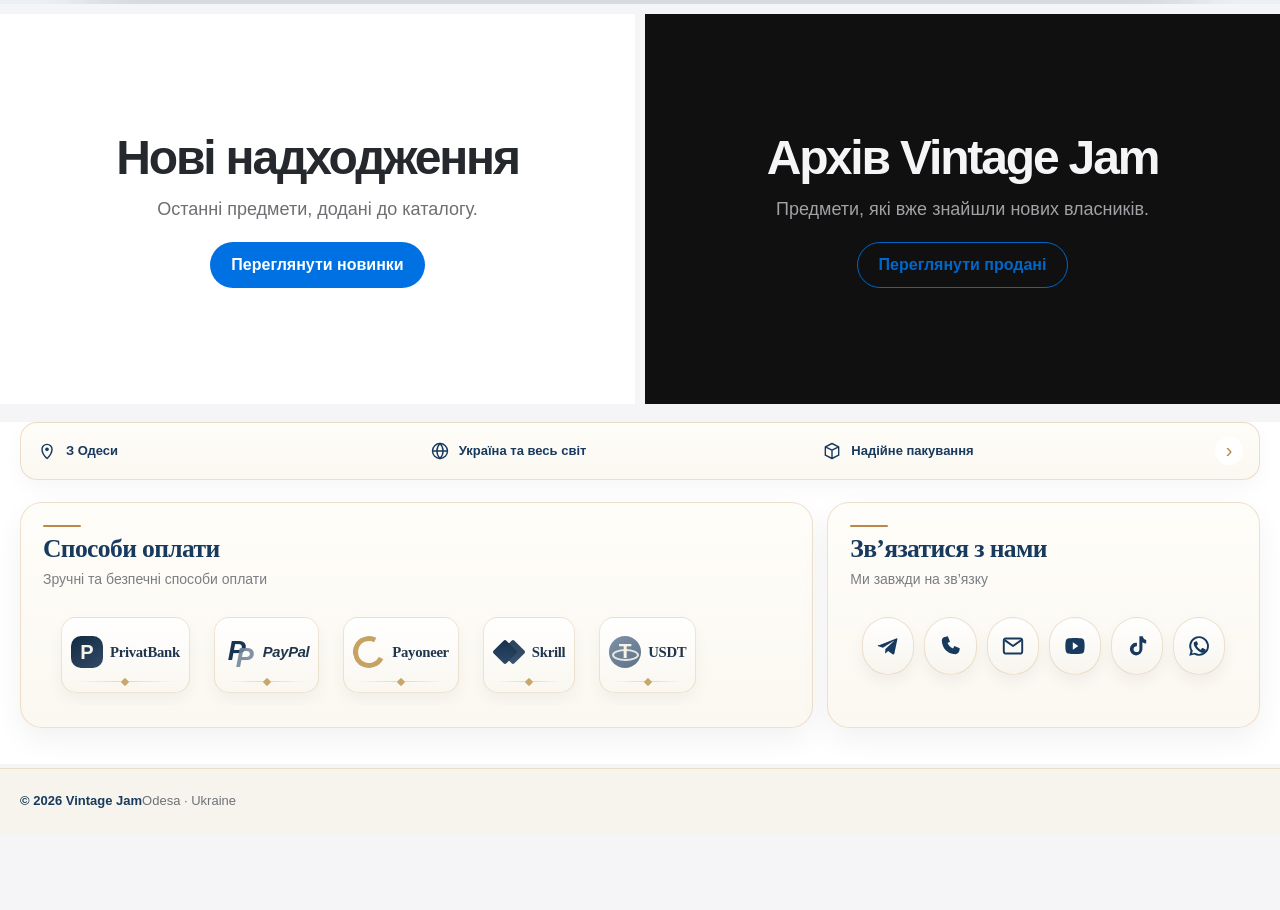
==== commit 33bca6a8: "feat: connect compact showcase intro" ====
--- a/index.html
+++ b/index.html
@@ -1 +1 @@
-<!doctype html><html lang="uk"><head><meta charset="utf-8"><meta name="viewport" content="width=device-width,initial-scale=1,viewport-fit=cover"><meta name="description" content="Vintage Jam — каталог вінтажних та антикварних предметів з Одеси."><meta name="theme-color" content="#F7F4ED"><meta http-equiv="Cache-Control" content="no-cache, no-store, must-revalidate"><title>Vintage Jam — вінтаж та антикваріат</title><link rel="stylesheet" href="assets/css/site-v3.css?v=4.0.0"><link rel="stylesheet" href="assets/css/home-compact-v37.css?v=4.0.0"><link rel="stylesheet" href="assets/css/header-search-v38.css?v=4.0.0"><link rel="stylesheet" href="assets/css/apple-refinement-v39.css?v=4.0.0"><link rel="stylesheet" href="assets/css/top-category-nav-v40.css?v=4.0.0"><link rel="stylesheet" href="assets/css/brand-palette-v42.css?v=4.2.0"><link rel="stylesheet" href="assets/css/brand-logo-v61.css?v=6.1.0"><link rel="stylesheet" href="assets/css/category-heroes-v72.css?v=7.2.0"><link rel="stylesheet" href="assets/css/category-uniform-v74.css?v=7.4.0"><link rel="stylesheet" href="assets/css/payment-showcase-v76.css?v=7.6.0"><link rel="stylesheet" href="assets/css/footer-premium-v77.css?v=7.7.0"><script defer src="data/catalog-data.js?v=4.0.0"></script><script defer src="assets/js/catalog-v3.js?v=4.0.0"></script><script defer src="assets/js/payment-showcase-v76.js?v=7.6.0"></script><script defer src="assets/js/mobile-fixes-v3.js?v=4.0.0"></script><script defer src="assets/js/home-compact-v37.js?v=4.0.0"></script><script defer src="assets/js/header-search-v38.js?v=4.0.0"></script><script defer src="assets/js/home-refinement-v39.js?v=4.0.0"></script><script defer src="assets/js/footer-premium-v77.js?v=7.7.0"></script><script defer src="assets/js/top-category-nav-v40.js?v=7.2.0"></script><script defer src="assets/js/category-heroes-v75.js?v=7.5.0"></script><script defer src="assets/js/navigation-router-v60.js?v=7.2.0"></script><script defer src="assets/js/brand-logo-v61.js?v=6.1.0"></script></head><body><header class="site-header"><div class="site-header-inner"><a class="brand" href="index.html">Vintage Jam</a><div class="header-actions"><button id="languageButton" class="pill-button" type="button" aria-label="Переключити мову">UA</button></div></div></header><main><section class="hero"><div class="container"><h1 id="heroTitle">Вінтажні речі з історією</h1><p id="heroText">Колекційні предмети, мистецтво, годинники та знахідки з Одеси.</p></div></section><div class="container"><section class="controls" aria-label="Пошук"><label class="visually-hidden" for="searchInput">Пошук</label><input id="searchInput" type="search" autocomplete="off" placeholder="Пошук за назвою, описом або категорією"><label class="visually-hidden" for="sortSelect">Сортування</label><select id="sortSelect" aria-hidden="true" tabindex="-1"><option value="new">Нові спочатку</option><option value="old">Старі спочатку</option><option value="price_up">Ціна: від нижчої</option><option value="price_down">Ціна: від вищої</option></select></section><section class="section" id="categoriesSection"><div class="section-heading"><h2 id="categoriesTitle">Категорії</h2></div><div id="categories" class="category-scroller"></div></section><section class="section" id="newSection"><div class="section-heading"><h2 id="newTitle">Нові надходження</h2><span id="newCount" class="section-note"></span></div><div id="newProducts" class="product-grid"></div></section><section class="section" id="catalogSection"><div class="section-heading"><h2 id="catalogTitle">Каталог</h2><span id="catalogCount" class="section-note"></span></div><div id="catalogProducts" class="product-grid"></div></section><section class="section" id="soldSection" hidden><div class="section-heading"><h2 id="soldTitle">Продано</h2></div><div id="soldProducts" class="product-grid"></div></section><section class="section info-panel" id="shippingSection"><div class="section-heading"><h2 id="shippingTitle">Доставка та умови покупки</h2></div><p id="shippingIntro"></p><div class="info-grid"><article class="info-card"><span class="info-icon">📍</span><div><h3 id="originTitle">Відправлення з Одеси</h3><p id="originText"></p></div></article><article class="info-card"><span class="info-icon">🚚</span><div><h3 id="carriersTitle">Способи доставки</h3><p id="carriersText"></p></div></article><article class="info-card"><span class="info-icon">🧾</span><div><h3 id="costTitle">Вартість і строки</h3><p id="costText"></p></div></article><article class="info-card"><span class="info-icon">📦</span><div><h3 id="packingTitle">Надійне пакування</h3><p id="packingText"></p></div></article><article class="info-card"><span class="info-icon">📷</span><div><h3 id="photosTitle">Товар з фотографій</h3><p id="photosText"></p></div></article></div></section><section class="footer-panels" aria-label="Оплата і контакти"><article class="payment-panel"><span id="paymentsTitle" hidden></span><div id="paymentList" class="payment-list" aria-label="Способи оплати"></div></article><article class="contacts-panel"><div id="contactList" class="contact-list"></div></article></section></div></main><footer class="site-footer"><div class="container site-footer-inner"><span class="site-footer-brand">© <span id="year"></span> Vintage Jam</span><span class="site-footer-meta">Odesa · Ukraine</span></div></footer><nav class="mobile-nav" aria-label="Мобільна навігація"><button id="mobileCatalog" type="button"><span>⌂</span><span id="mobileCatalogLabel">Каталог</span></button><button id="mobileSearch" type="button"><span>⌕</span><span id="mobileSearchLabel">Пошук</span></button><button id="mobileFavorites" type="button" aria-pressed="false" hidden><span>♡</span><span id="mobileFavoritesLabel">Обране</span></button><a id="mobileContact" href="tel:+380983219801"><span>◉</span><span id="mobileContactLabel">Зв’язок</span></a></nav></body></html>+<!doctype html><html lang="uk"><head><meta charset="utf-8"><meta name="viewport" content="width=device-width,initial-scale=1,viewport-fit=cover"><meta name="description" content="Vintage Jam — каталог вінтажних та антикварних предметів з Одеси."><meta name="theme-color" content="#F7F4ED"><meta http-equiv="Cache-Control" content="no-cache, no-store, must-revalidate"><title>Vintage Jam — вінтаж та антикваріат</title><link rel="stylesheet" href="assets/css/site-v3.css?v=4.0.0"><link rel="stylesheet" href="assets/css/home-compact-v37.css?v=4.0.0"><link rel="stylesheet" href="assets/css/header-search-v38.css?v=4.0.0"><link rel="stylesheet" href="assets/css/apple-refinement-v39.css?v=4.0.0"><link rel="stylesheet" href="assets/css/top-category-nav-v40.css?v=4.0.0"><link rel="stylesheet" href="assets/css/brand-palette-v42.css?v=4.2.0"><link rel="stylesheet" href="assets/css/brand-logo-v61.css?v=6.1.0"><link rel="stylesheet" href="assets/css/category-heroes-v72.css?v=7.2.0"><link rel="stylesheet" href="assets/css/category-uniform-v74.css?v=7.4.0"><link rel="stylesheet" href="assets/css/payment-showcase-v76.css?v=7.6.0"><link rel="stylesheet" href="assets/css/footer-premium-v77.css?v=7.7.0"><link rel="stylesheet" href="assets/css/showcase-intro-compact-v78.css?v=7.8.0"><script defer src="data/catalog-data.js?v=4.0.0"></script><script defer src="assets/js/catalog-v3.js?v=4.0.0"></script><script defer src="assets/js/payment-showcase-v76.js?v=7.6.0"></script><script defer src="assets/js/mobile-fixes-v3.js?v=4.0.0"></script><script defer src="assets/js/home-compact-v37.js?v=4.0.0"></script><script defer src="assets/js/header-search-v38.js?v=4.0.0"></script><script defer src="assets/js/home-refinement-v39.js?v=4.0.0"></script><script defer src="assets/js/footer-premium-v77.js?v=7.7.0"></script><script defer src="assets/js/top-category-nav-v40.js?v=7.2.0"></script><script defer src="assets/js/category-heroes-v75.js?v=7.5.0"></script><script defer src="assets/js/navigation-router-v60.js?v=7.2.0"></script><script defer src="assets/js/brand-logo-v61.js?v=6.1.0"></script></head><body><header class="site-header"><div class="site-header-inner"><a class="brand" href="index.html">Vintage Jam</a><div class="header-actions"><button id="languageButton" class="pill-button" type="button" aria-label="Переключити мову">UA</button></div></div></header><main><section class="hero"><div class="container"><h1 id="heroTitle">Вінтажні речі з історією</h1><p id="heroText">Колекційні предмети, мистецтво, годинники та знахідки з Одеси.</p></div></section><div class="container"><section class="controls" aria-label="Пошук"><label class="visually-hidden" for="searchInput">Пошук</label><input id="searchInput" type="search" autocomplete="off" placeholder="Пошук за назвою, описом або категорією"><label class="visually-hidden" for="sortSelect">Сортування</label><select id="sortSelect" aria-hidden="true" tabindex="-1"><option value="new">Нові спочатку</option><option value="old">Старі спочатку</option><option value="price_up">Ціна: від нижчої</option><option value="price_down">Ціна: від вищої</option></select></section><section class="section" id="categoriesSection"><div class="section-heading"><h2 id="categoriesTitle">Категорії</h2></div><div id="categories" class="category-scroller"></div></section><section class="section" id="newSection"><div class="section-heading"><h2 id="newTitle">Нові надходження</h2><span id="newCount" class="section-note"></span></div><div id="newProducts" class="product-grid"></div></section><section class="section" id="catalogSection"><div class="section-heading"><h2 id="catalogTitle">Каталог</h2><span id="catalogCount" class="section-note"></span></div><div id="catalogProducts" class="product-grid"></div></section><section class="section" id="soldSection" hidden><div class="section-heading"><h2 id="soldTitle">Продано</h2></div><div id="soldProducts" class="product-grid"></div></section><section class="section info-panel" id="shippingSection"><div class="section-heading"><h2 id="shippingTitle">Доставка та умови покупки</h2></div><p id="shippingIntro"></p><div class="info-grid"><article class="info-card"><span class="info-icon">📍</span><div><h3 id="originTitle">Відправлення з Одеси</h3><p id="originText"></p></div></article><article class="info-card"><span class="info-icon">🚚</span><div><h3 id="carriersTitle">Способи доставки</h3><p id="carriersText"></p></div></article><article class="info-card"><span class="info-icon">🧾</span><div><h3 id="costTitle">Вартість і строки</h3><p id="costText"></p></div></article><article class="info-card"><span class="info-icon">📦</span><div><h3 id="packingTitle">Надійне пакування</h3><p id="packingText"></p></div></article><article class="info-card"><span class="info-icon">📷</span><div><h3 id="photosTitle">Товар з фотографій</h3><p id="photosText"></p></div></article></div></section><section class="footer-panels" aria-label="Оплата і контакти"><article class="payment-panel"><span id="paymentsTitle" hidden></span><div id="paymentList" class="payment-list" aria-label="Способи оплати"></div></article><article class="contacts-panel"><div id="contactList" class="contact-list"></div></article></section></div></main><footer class="site-footer"><div class="container site-footer-inner"><span class="site-footer-brand">© <span id="year"></span> Vintage Jam</span><span class="site-footer-meta">Odesa · Ukraine</span></div></footer><nav class="mobile-nav" aria-label="Мобільна навігація"><button id="mobileCatalog" type="button"><span>⌂</span><span id="mobileCatalogLabel">Каталог</span></button><button id="mobileSearch" type="button"><span>⌕</span><span id="mobileSearchLabel">Пошук</span></button><button id="mobileFavorites" type="button" aria-pressed="false" hidden><span>♡</span><span id="mobileFavoritesLabel">Обране</span></button><a id="mobileContact" href="tel:+380983219801"><span>◉</span><span id="mobileContactLabel">Зв’язок</span></a></nav></body></html>
--- a/assets/css/showcase-intro-compact-v78.css
+++ b/assets/css/showcase-intro-compact-v78.css
@@ -0,0 +1,19 @@
+/* Compact home intro: reduce vertical footprint and move CTA to the right on desktop. */
+.showcase-intro{min-height:0!important;padding:34px 28px!important;display:block!important;text-align:left!important;margin-bottom:8px!important}
+.showcase-intro-inner{width:min(1120px,100%)!important;display:grid!important;grid-template-columns:minmax(0,1fr) auto!important;grid-template-areas:"kicker action" "title action" "lead action"!important;column-gap:34px!important;align-items:center!important;margin:auto!important}
+.showcase-kicker{grid-area:kicker;margin:0 0 7px!important;font-size:12px!important}
+.showcase-intro h1{grid-area:title;margin:0!important;font-size:clamp(38px,5.2vw,64px)!important;line-height:.98!important;letter-spacing:-.05em!important}
+.showcase-intro p{grid-area:lead;margin:12px 0 0!important;max-width:760px!important;font-size:clamp(16px,1.7vw,20px)!important;line-height:1.38!important}
+.showcase-intro .showcase-actions{grid-area:action;margin:0!important;justify-content:flex-end!important;align-self:center!important}
+.showcase-intro .showcase-action{min-height:44px!important;padding:0 22px!important;white-space:nowrap!important}
+@media(max-width:700px){
+  .showcase-intro{padding:28px 20px 26px!important;text-align:left!important}
+  .showcase-intro-inner{display:grid!important;grid-template-columns:1fr auto!important;grid-template-areas:"kicker kicker" "title action" "lead lead"!important;column-gap:16px!important;row-gap:0!important}
+  .showcase-intro h1{font-size:clamp(38px,11vw,52px)!important}
+  .showcase-intro p{margin-top:10px!important;font-size:17px!important}
+  .showcase-intro .showcase-action{min-height:40px!important;padding:0 16px!important;font-size:14px!important}
+}
+@media(max-width:440px){
+  .showcase-intro-inner{grid-template-columns:1fr!important;grid-template-areas:"kicker" "title" "lead" "action"!important}
+  .showcase-intro .showcase-actions{justify-content:flex-start!important;margin-top:16px!important}
+}
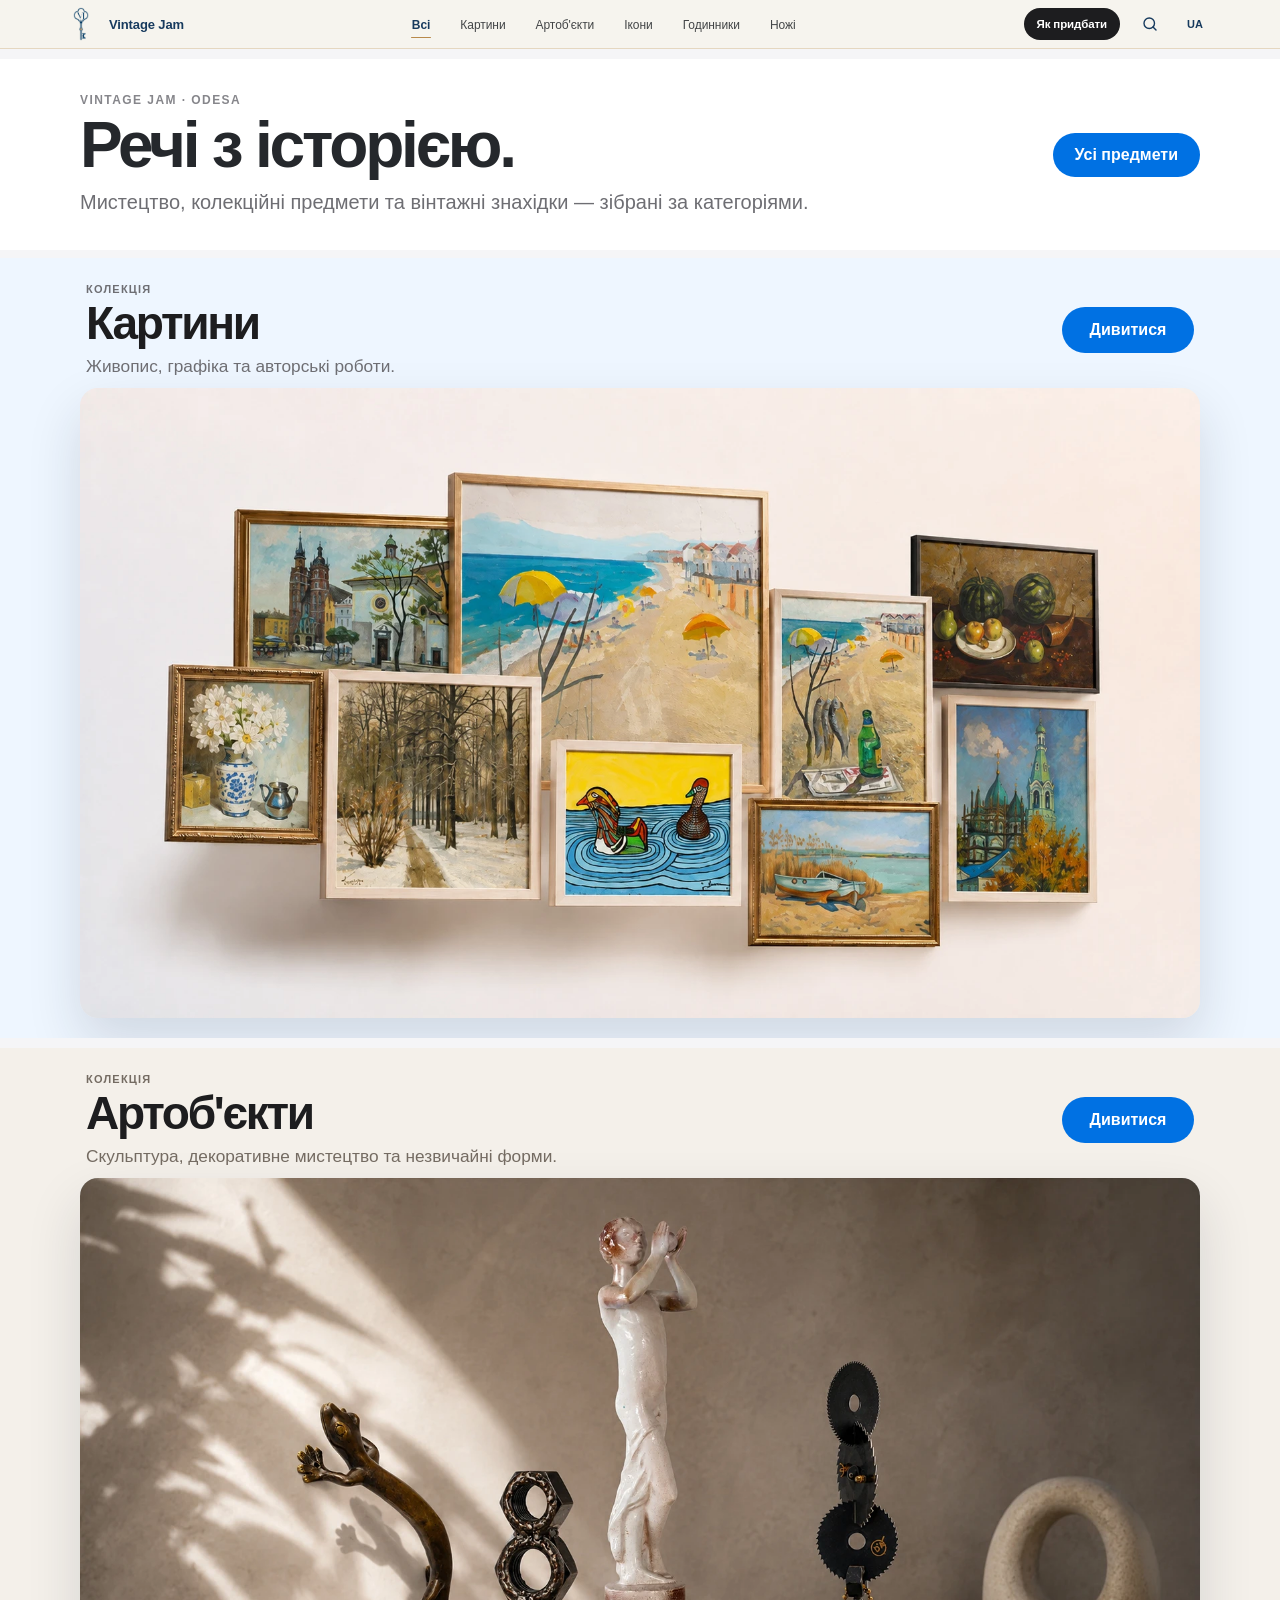
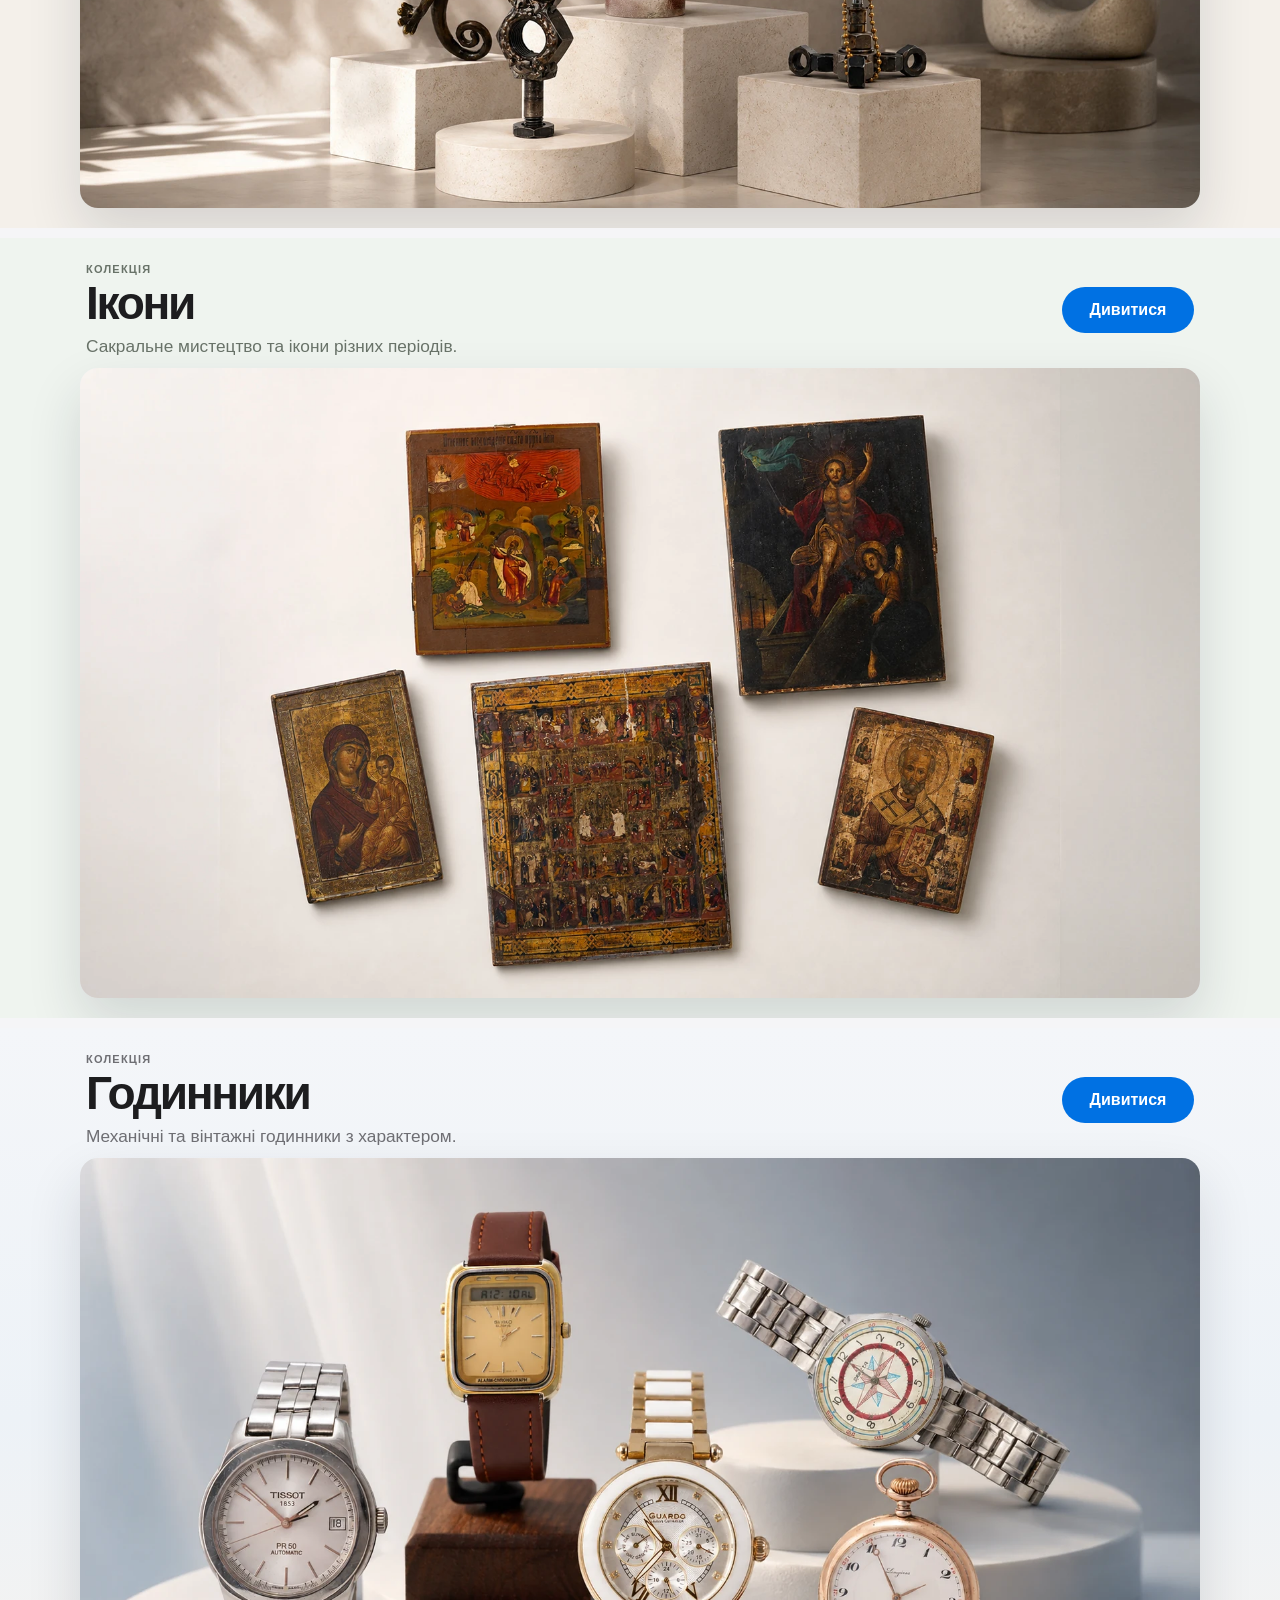
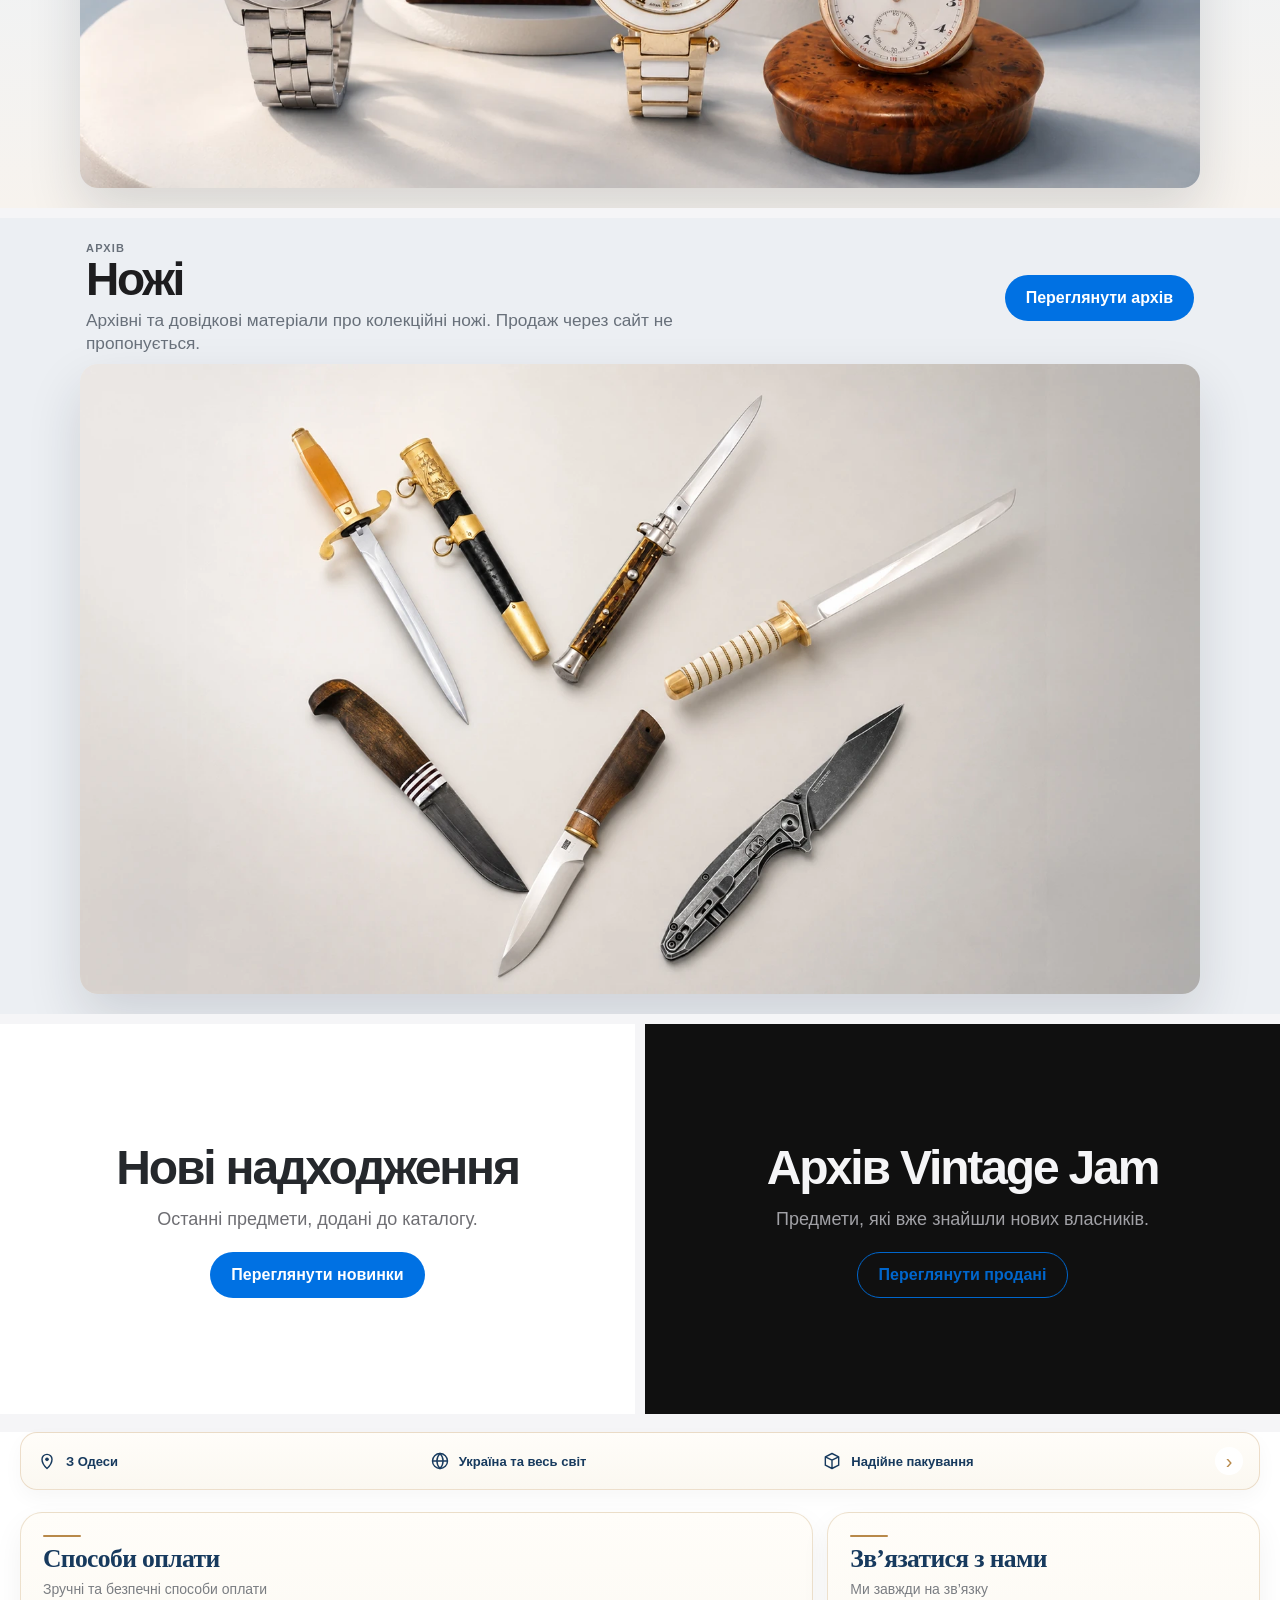
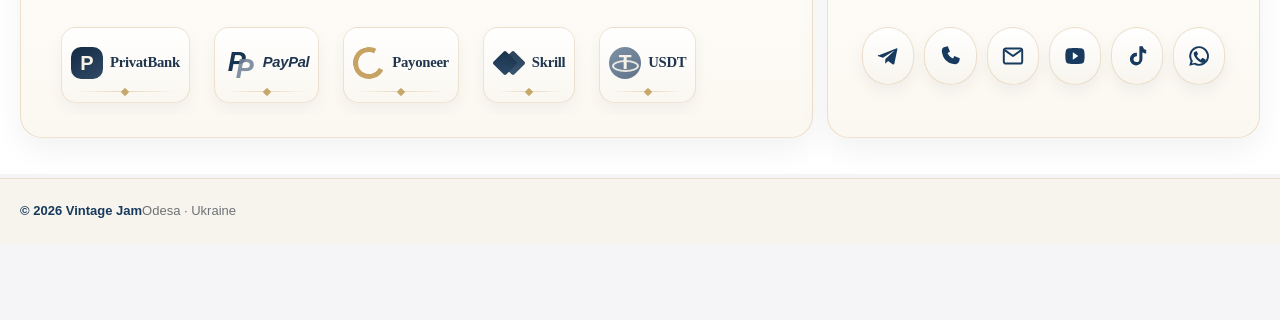
==== commit a309772e: "feat: connect compact category card layout" ====
--- a/index.html
+++ b/index.html
@@ -1 +1 @@
-<!doctype html><html lang="uk"><head><meta charset="utf-8"><meta name="viewport" content="width=device-width,initial-scale=1,viewport-fit=cover"><meta name="description" content="Vintage Jam — каталог вінтажних та антикварних предметів з Одеси."><meta name="theme-color" content="#F7F4ED"><meta http-equiv="Cache-Control" content="no-cache, no-store, must-revalidate"><title>Vintage Jam — вінтаж та антикваріат</title><link rel="stylesheet" href="assets/css/site-v3.css?v=4.0.0"><link rel="stylesheet" href="assets/css/home-compact-v37.css?v=4.0.0"><link rel="stylesheet" href="assets/css/header-search-v38.css?v=4.0.0"><link rel="stylesheet" href="assets/css/apple-refinement-v39.css?v=4.0.0"><link rel="stylesheet" href="assets/css/top-category-nav-v40.css?v=4.0.0"><link rel="stylesheet" href="assets/css/brand-palette-v42.css?v=4.2.0"><link rel="stylesheet" href="assets/css/brand-logo-v61.css?v=6.1.0"><link rel="stylesheet" href="assets/css/category-heroes-v72.css?v=7.2.0"><link rel="stylesheet" href="assets/css/category-uniform-v74.css?v=7.4.0"><link rel="stylesheet" href="assets/css/payment-showcase-v76.css?v=7.6.0"><link rel="stylesheet" href="assets/css/footer-premium-v77.css?v=7.7.0"><link rel="stylesheet" href="assets/css/showcase-intro-compact-v78.css?v=7.8.0"><script defer src="data/catalog-data.js?v=4.0.0"></script><script defer src="assets/js/catalog-v3.js?v=4.0.0"></script><script defer src="assets/js/payment-showcase-v76.js?v=7.6.0"></script><script defer src="assets/js/mobile-fixes-v3.js?v=4.0.0"></script><script defer src="assets/js/home-compact-v37.js?v=4.0.0"></script><script defer src="assets/js/header-search-v38.js?v=4.0.0"></script><script defer src="assets/js/home-refinement-v39.js?v=4.0.0"></script><script defer src="assets/js/footer-premium-v77.js?v=7.7.0"></script><script defer src="assets/js/top-category-nav-v40.js?v=7.2.0"></script><script defer src="assets/js/category-heroes-v75.js?v=7.5.0"></script><script defer src="assets/js/navigation-router-v60.js?v=7.2.0"></script><script defer src="assets/js/brand-logo-v61.js?v=6.1.0"></script></head><body><header class="site-header"><div class="site-header-inner"><a class="brand" href="index.html">Vintage Jam</a><div class="header-actions"><button id="languageButton" class="pill-button" type="button" aria-label="Переключити мову">UA</button></div></div></header><main><section class="hero"><div class="container"><h1 id="heroTitle">Вінтажні речі з історією</h1><p id="heroText">Колекційні предмети, мистецтво, годинники та знахідки з Одеси.</p></div></section><div class="container"><section class="controls" aria-label="Пошук"><label class="visually-hidden" for="searchInput">Пошук</label><input id="searchInput" type="search" autocomplete="off" placeholder="Пошук за назвою, описом або категорією"><label class="visually-hidden" for="sortSelect">Сортування</label><select id="sortSelect" aria-hidden="true" tabindex="-1"><option value="new">Нові спочатку</option><option value="old">Старі спочатку</option><option value="price_up">Ціна: від нижчої</option><option value="price_down">Ціна: від вищої</option></select></section><section class="section" id="categoriesSection"><div class="section-heading"><h2 id="categoriesTitle">Категорії</h2></div><div id="categories" class="category-scroller"></div></section><section class="section" id="newSection"><div class="section-heading"><h2 id="newTitle">Нові надходження</h2><span id="newCount" class="section-note"></span></div><div id="newProducts" class="product-grid"></div></section><section class="section" id="catalogSection"><div class="section-heading"><h2 id="catalogTitle">Каталог</h2><span id="catalogCount" class="section-note"></span></div><div id="catalogProducts" class="product-grid"></div></section><section class="section" id="soldSection" hidden><div class="section-heading"><h2 id="soldTitle">Продано</h2></div><div id="soldProducts" class="product-grid"></div></section><section class="section info-panel" id="shippingSection"><div class="section-heading"><h2 id="shippingTitle">Доставка та умови покупки</h2></div><p id="shippingIntro"></p><div class="info-grid"><article class="info-card"><span class="info-icon">📍</span><div><h3 id="originTitle">Відправлення з Одеси</h3><p id="originText"></p></div></article><article class="info-card"><span class="info-icon">🚚</span><div><h3 id="carriersTitle">Способи доставки</h3><p id="carriersText"></p></div></article><article class="info-card"><span class="info-icon">🧾</span><div><h3 id="costTitle">Вартість і строки</h3><p id="costText"></p></div></article><article class="info-card"><span class="info-icon">📦</span><div><h3 id="packingTitle">Надійне пакування</h3><p id="packingText"></p></div></article><article class="info-card"><span class="info-icon">📷</span><div><h3 id="photosTitle">Товар з фотографій</h3><p id="photosText"></p></div></article></div></section><section class="footer-panels" aria-label="Оплата і контакти"><article class="payment-panel"><span id="paymentsTitle" hidden></span><div id="paymentList" class="payment-list" aria-label="Способи оплати"></div></article><article class="contacts-panel"><div id="contactList" class="contact-list"></div></article></section></div></main><footer class="site-footer"><div class="container site-footer-inner"><span class="site-footer-brand">© <span id="year"></span> Vintage Jam</span><span class="site-footer-meta">Odesa · Ukraine</span></div></footer><nav class="mobile-nav" aria-label="Мобільна навігація"><button id="mobileCatalog" type="button"><span>⌂</span><span id="mobileCatalogLabel">Каталог</span></button><button id="mobileSearch" type="button"><span>⌕</span><span id="mobileSearchLabel">Пошук</span></button><button id="mobileFavorites" type="button" aria-pressed="false" hidden><span>♡</span><span id="mobileFavoritesLabel">Обране</span></button><a id="mobileContact" href="tel:+380983219801"><span>◉</span><span id="mobileContactLabel">Зв’язок</span></a></nav></body></html>+<!doctype html><html lang="uk"><head><meta charset="utf-8"><meta name="viewport" content="width=device-width,initial-scale=1,viewport-fit=cover"><meta name="description" content="Vintage Jam — каталог вінтажних та антикварних предметів з Одеси."><meta name="theme-color" content="#F7F4ED"><meta http-equiv="Cache-Control" content="no-cache, no-store, must-revalidate"><title>Vintage Jam — вінтаж та антикваріат</title><link rel="stylesheet" href="assets/css/site-v3.css?v=4.0.0"><link rel="stylesheet" href="assets/css/home-compact-v37.css?v=4.0.0"><link rel="stylesheet" href="assets/css/header-search-v38.css?v=4.0.0"><link rel="stylesheet" href="assets/css/apple-refinement-v39.css?v=4.0.0"><link rel="stylesheet" href="assets/css/top-category-nav-v40.css?v=4.0.0"><link rel="stylesheet" href="assets/css/brand-palette-v42.css?v=4.2.0"><link rel="stylesheet" href="assets/css/brand-logo-v61.css?v=6.1.0"><link rel="stylesheet" href="assets/css/category-heroes-v72.css?v=7.2.0"><link rel="stylesheet" href="assets/css/category-uniform-v74.css?v=7.4.0"><link rel="stylesheet" href="assets/css/category-card-compact-v79.css?v=7.9.0"><link rel="stylesheet" href="assets/css/payment-showcase-v76.css?v=7.6.0"><link rel="stylesheet" href="assets/css/footer-premium-v77.css?v=7.7.0"><link rel="stylesheet" href="assets/css/showcase-intro-compact-v78.css?v=7.8.0"><script defer src="data/catalog-data.js?v=4.0.0"></script><script defer src="assets/js/catalog-v3.js?v=4.0.0"></script><script defer src="assets/js/payment-showcase-v76.js?v=7.6.0"></script><script defer src="assets/js/mobile-fixes-v3.js?v=4.0.0"></script><script defer src="assets/js/home-compact-v37.js?v=4.0.0"></script><script defer src="assets/js/header-search-v38.js?v=4.0.0"></script><script defer src="assets/js/home-refinement-v39.js?v=4.0.0"></script><script defer src="assets/js/footer-premium-v77.js?v=7.7.0"></script><script defer src="assets/js/top-category-nav-v40.js?v=7.2.0"></script><script defer src="assets/js/category-heroes-v75.js?v=7.5.0"></script><script defer src="assets/js/navigation-router-v60.js?v=7.2.0"></script><script defer src="assets/js/brand-logo-v61.js?v=6.1.0"></script></head><body><header class="site-header"><div class="site-header-inner"><a class="brand" href="index.html">Vintage Jam</a><div class="header-actions"><button id="languageButton" class="pill-button" type="button" aria-label="Переключити мову">UA</button></div></div></header><main><section class="hero"><div class="container"><h1 id="heroTitle">Вінтажні речі з історією</h1><p id="heroText">Колекційні предмети, мистецтво, годинники та знахідки з Одеси.</p></div></section><div class="container"><section class="controls" aria-label="Пошук"><label class="visually-hidden" for="searchInput">Пошук</label><input id="searchInput" type="search" autocomplete="off" placeholder="Пошук за назвою, описом або категорією"><label class="visually-hidden" for="sortSelect">Сортування</label><select id="sortSelect" aria-hidden="true" tabindex="-1"><option value="new">Нові спочатку</option><option value="old">Старі спочатку</option><option value="price_up">Ціна: від нижчої</option><option value="price_down">Ціна: від вищої</option></select></section><section class="section" id="categoriesSection"><div class="section-heading"><h2 id="categoriesTitle">Категорії</h2></div><div id="categories" class="category-scroller"></div></section><section class="section" id="newSection"><div class="section-heading"><h2 id="newTitle">Нові надходження</h2><span id="newCount" class="section-note"></span></div><div id="newProducts" class="product-grid"></div></section><section class="section" id="catalogSection"><div class="section-heading"><h2 id="catalogTitle">Каталог</h2><span id="catalogCount" class="section-note"></span></div><div id="catalogProducts" class="product-grid"></div></section><section class="section" id="soldSection" hidden><div class="section-heading"><h2 id="soldTitle">Продано</h2></div><div id="soldProducts" class="product-grid"></div></section><section class="section info-panel" id="shippingSection"><div class="section-heading"><h2 id="shippingTitle">Доставка та умови покупки</h2></div><p id="shippingIntro"></p><div class="info-grid"><article class="info-card"><span class="info-icon">📍</span><div><h3 id="originTitle">Відправлення з Одеси</h3><p id="originText"></p></div></article><article class="info-card"><span class="info-icon">🚚</span><div><h3 id="carriersTitle">Способи доставки</h3><p id="carriersText"></p></div></article><article class="info-card"><span class="info-icon">🧾</span><div><h3 id="costTitle">Вартість і строки</h3><p id="costText"></p></div></article><article class="info-card"><span class="info-icon">📦</span><div><h3 id="packingTitle">Надійне пакування</h3><p id="packingText"></p></div></article><article class="info-card"><span class="info-icon">📷</span><div><h3 id="photosTitle">Товар з фотографій</h3><p id="photosText"></p></div></article></div></section><section class="footer-panels" aria-label="Оплата і контакти"><article class="payment-panel"><span id="paymentsTitle" hidden></span><div id="paymentList" class="payment-list" aria-label="Способи оплати"></div></article><article class="contacts-panel"><div id="contactList" class="contact-list"></div></article></section></div></main><footer class="site-footer"><div class="container site-footer-inner"><span class="site-footer-brand">© <span id="year"></span> Vintage Jam</span><span class="site-footer-meta">Odesa · Ukraine</span></div></footer><nav class="mobile-nav" aria-label="Мобільна навігація"><button id="mobileCatalog" type="button"><span>⌂</span><span id="mobileCatalogLabel">Каталог</span></button><button id="mobileSearch" type="button"><span>⌕</span><span id="mobileSearchLabel">Пошук</span></button><button id="mobileFavorites" type="button" aria-pressed="false" hidden><span>♡</span><span id="mobileFavoritesLabel">Обране</span></button><a id="mobileContact" href="tel:+380983219801"><span>◉</span><span id="mobileContactLabel">Зв’язок</span></a></nav></body></html>
--- a/assets/css/category-card-compact-v79.css
+++ b/assets/css/category-card-compact-v79.css
@@ -0,0 +1,48 @@
+/* Compact desktop category-card header: keep category artwork visible sooner. */
+@media (min-width:701px){
+  .category-showcase .showcase-card .showcase-card-inner{
+    padding:24px 20px 12px;
+  }
+  .category-showcase .showcase-card-copy{
+    width:min(1120px,calc(100% - 32px));
+    max-width:none;
+    min-height:96px;
+    display:grid;
+    grid-template-columns:minmax(0,1fr) auto;
+    grid-template-areas:
+      "eyebrow action"
+      "title action"
+      "text action";
+    align-items:center;
+    column-gap:30px;
+    text-align:left;
+  }
+  .category-showcase .showcase-card-eyebrow{grid-area:eyebrow;margin:0 0 2px;font-size:11px}
+  .category-showcase .showcase-card h2{grid-area:title;margin:0;font-size:clamp(32px,3.6vw,48px);line-height:1}
+  .category-showcase .showcase-card p{grid-area:text;margin:7px 0 0;max-width:650px;font-size:clamp(15px,1.35vw,18px);line-height:1.3}
+  .category-showcase .showcase-card .showcase-action{
+    grid-area:action;
+    margin:0;
+    min-width:132px;
+    justify-self:end;
+  }
+  .category-showcase .showcase-card .showcase-card-visual,
+  .category-showcase .showcase-card.has-category-image .showcase-card-visual,
+  .category-showcase .showcase-card.has-vj-collage .showcase-card-visual{
+    margin-top:10px;
+    padding:0 16px 8px;
+  }
+  .category-showcase .showcase-card .showcase-hero-image{
+    width:auto;
+    max-width:min(96vw,1120px);
+    height:auto;
+    max-height:calc(100vh - 190px);
+    aspect-ratio:16/9;
+    object-fit:contain;
+  }
+}
+
+@media (max-width:700px){
+  .category-showcase .showcase-card-copy{display:block;text-align:center}
+  .category-showcase .showcase-card .showcase-action{margin-top:20px}
+}
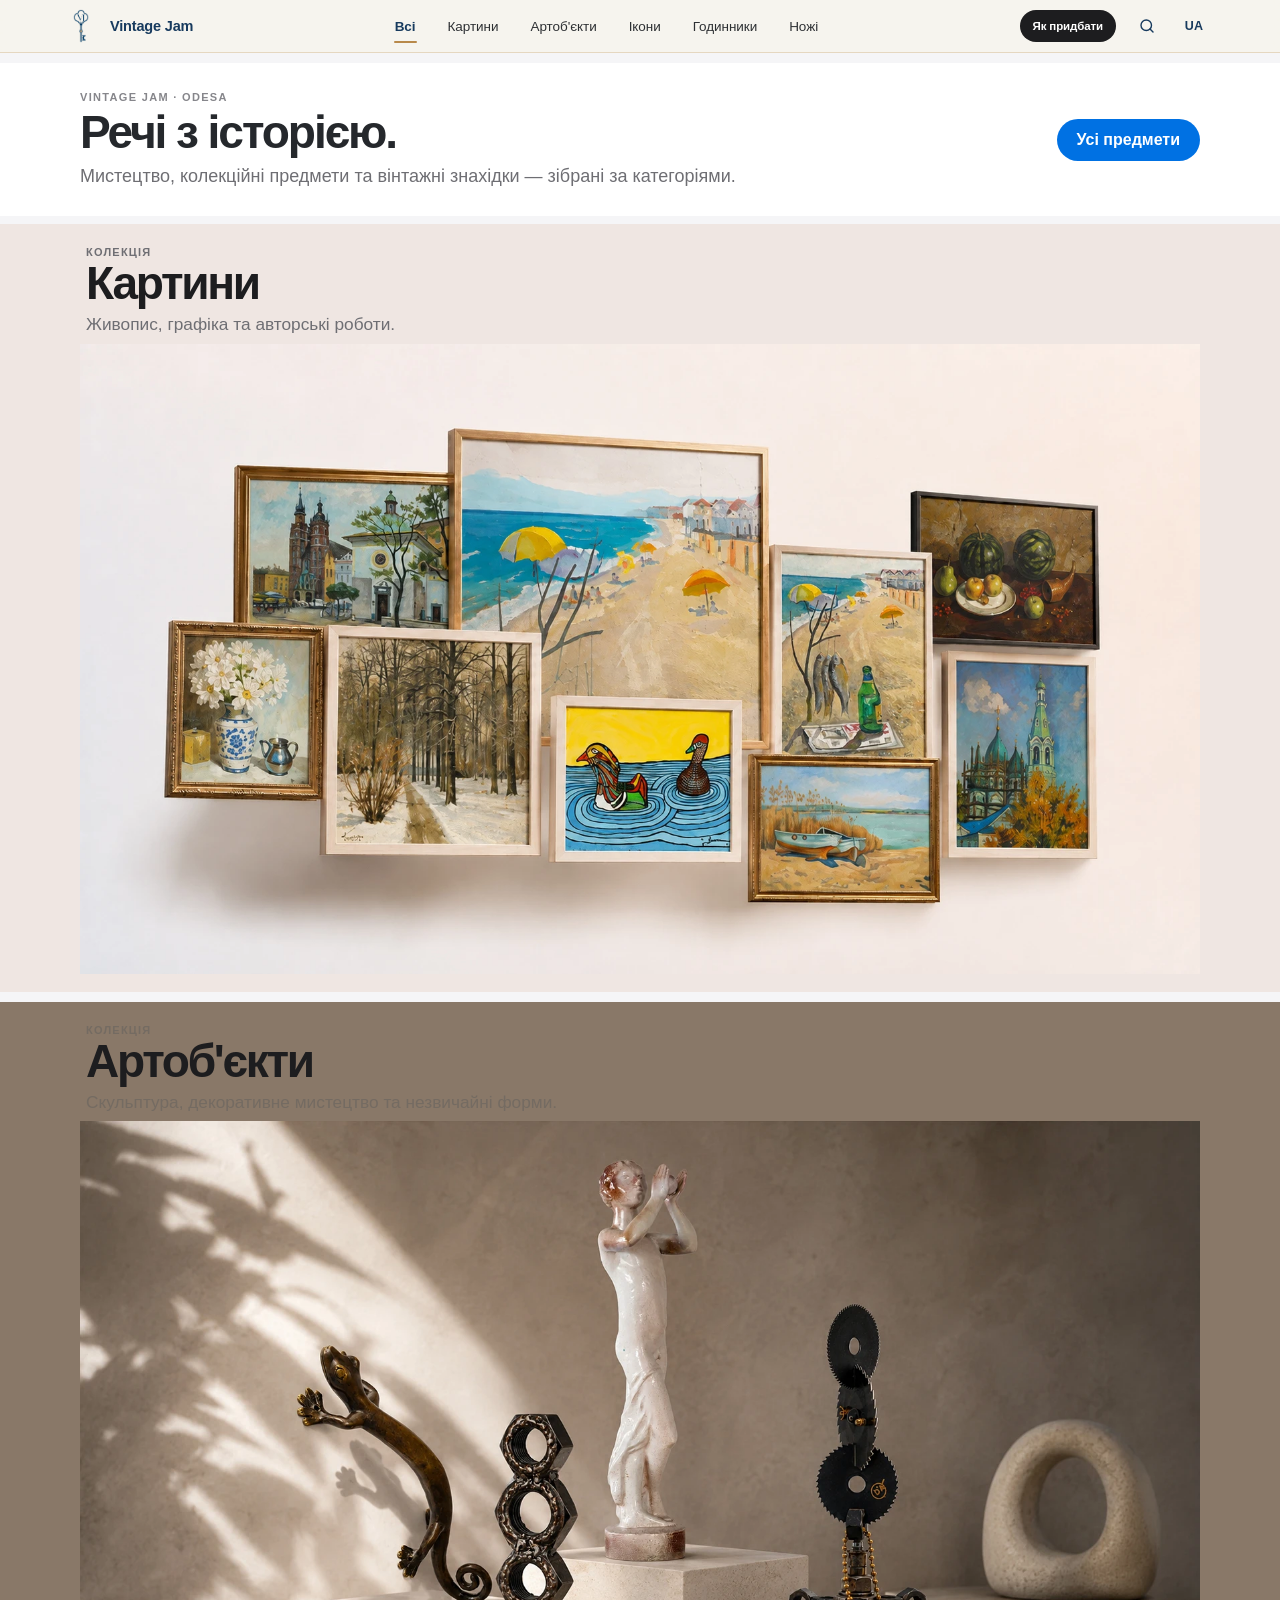
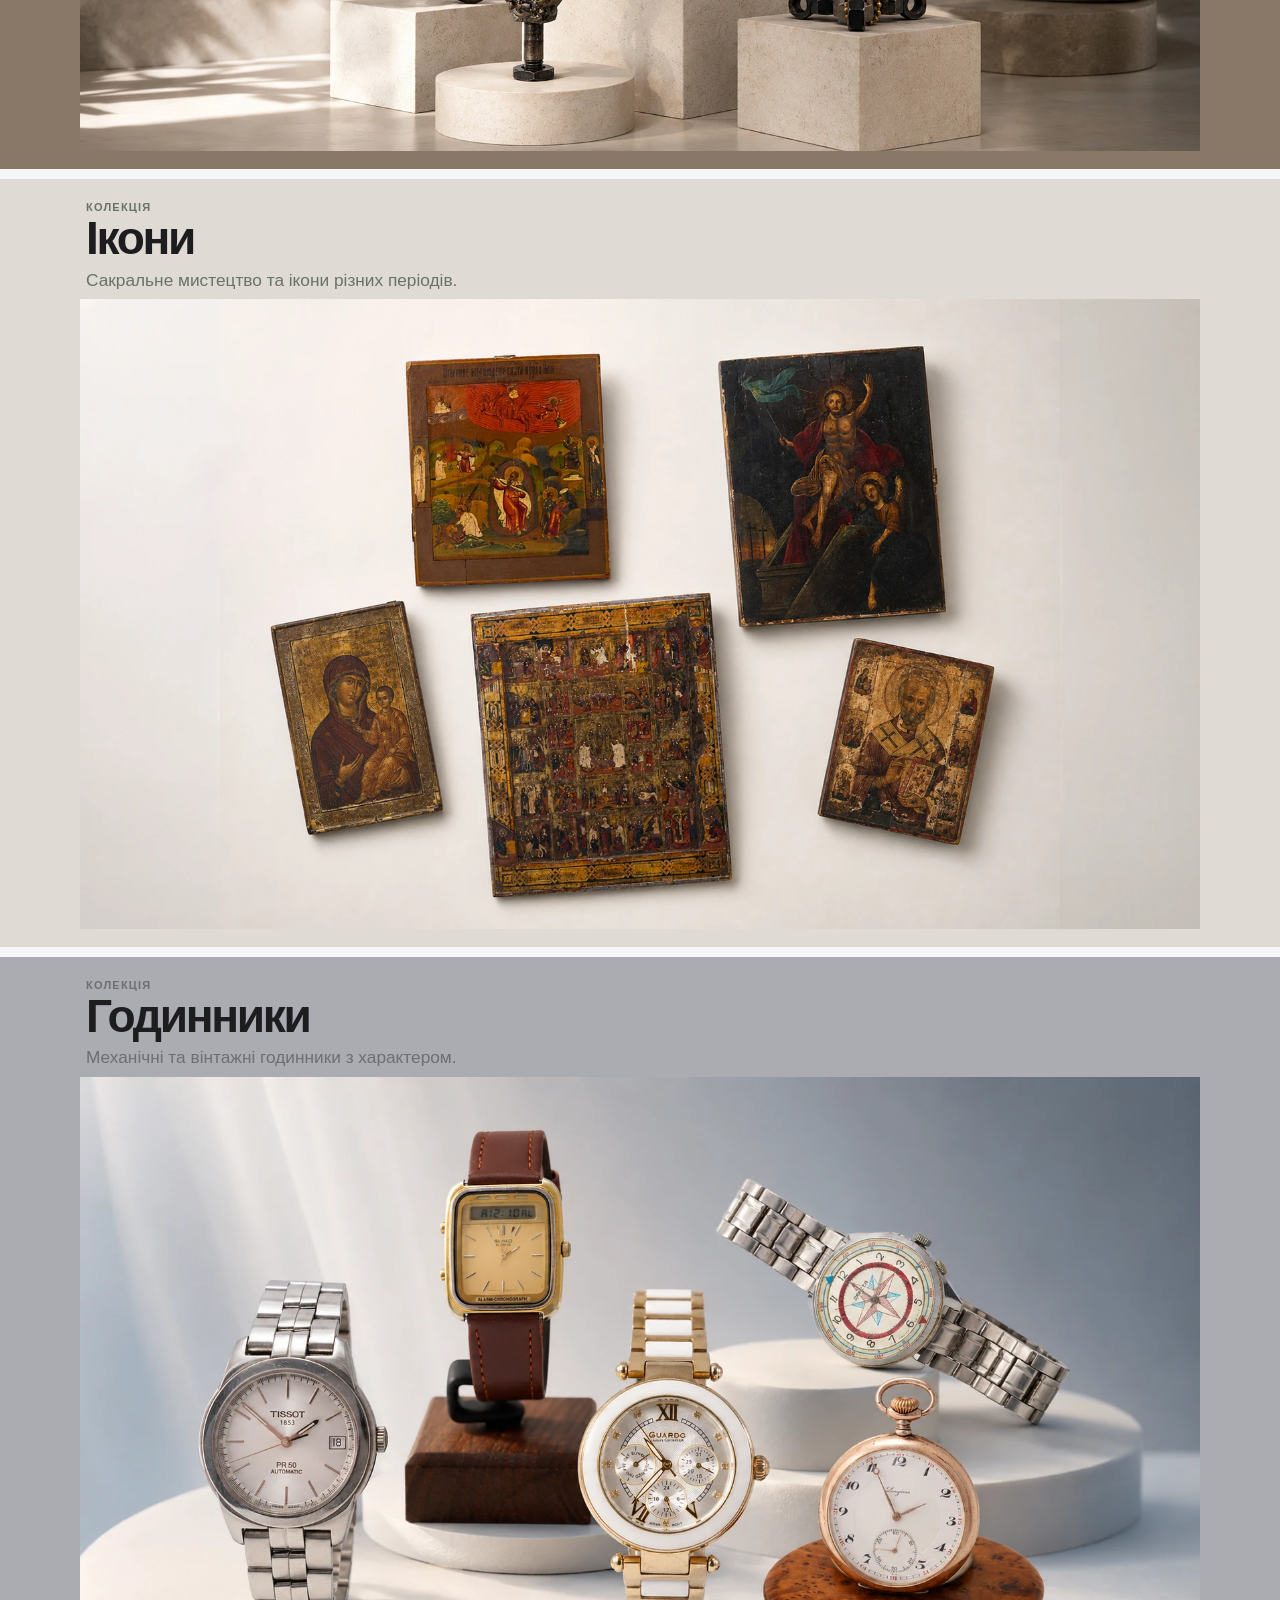
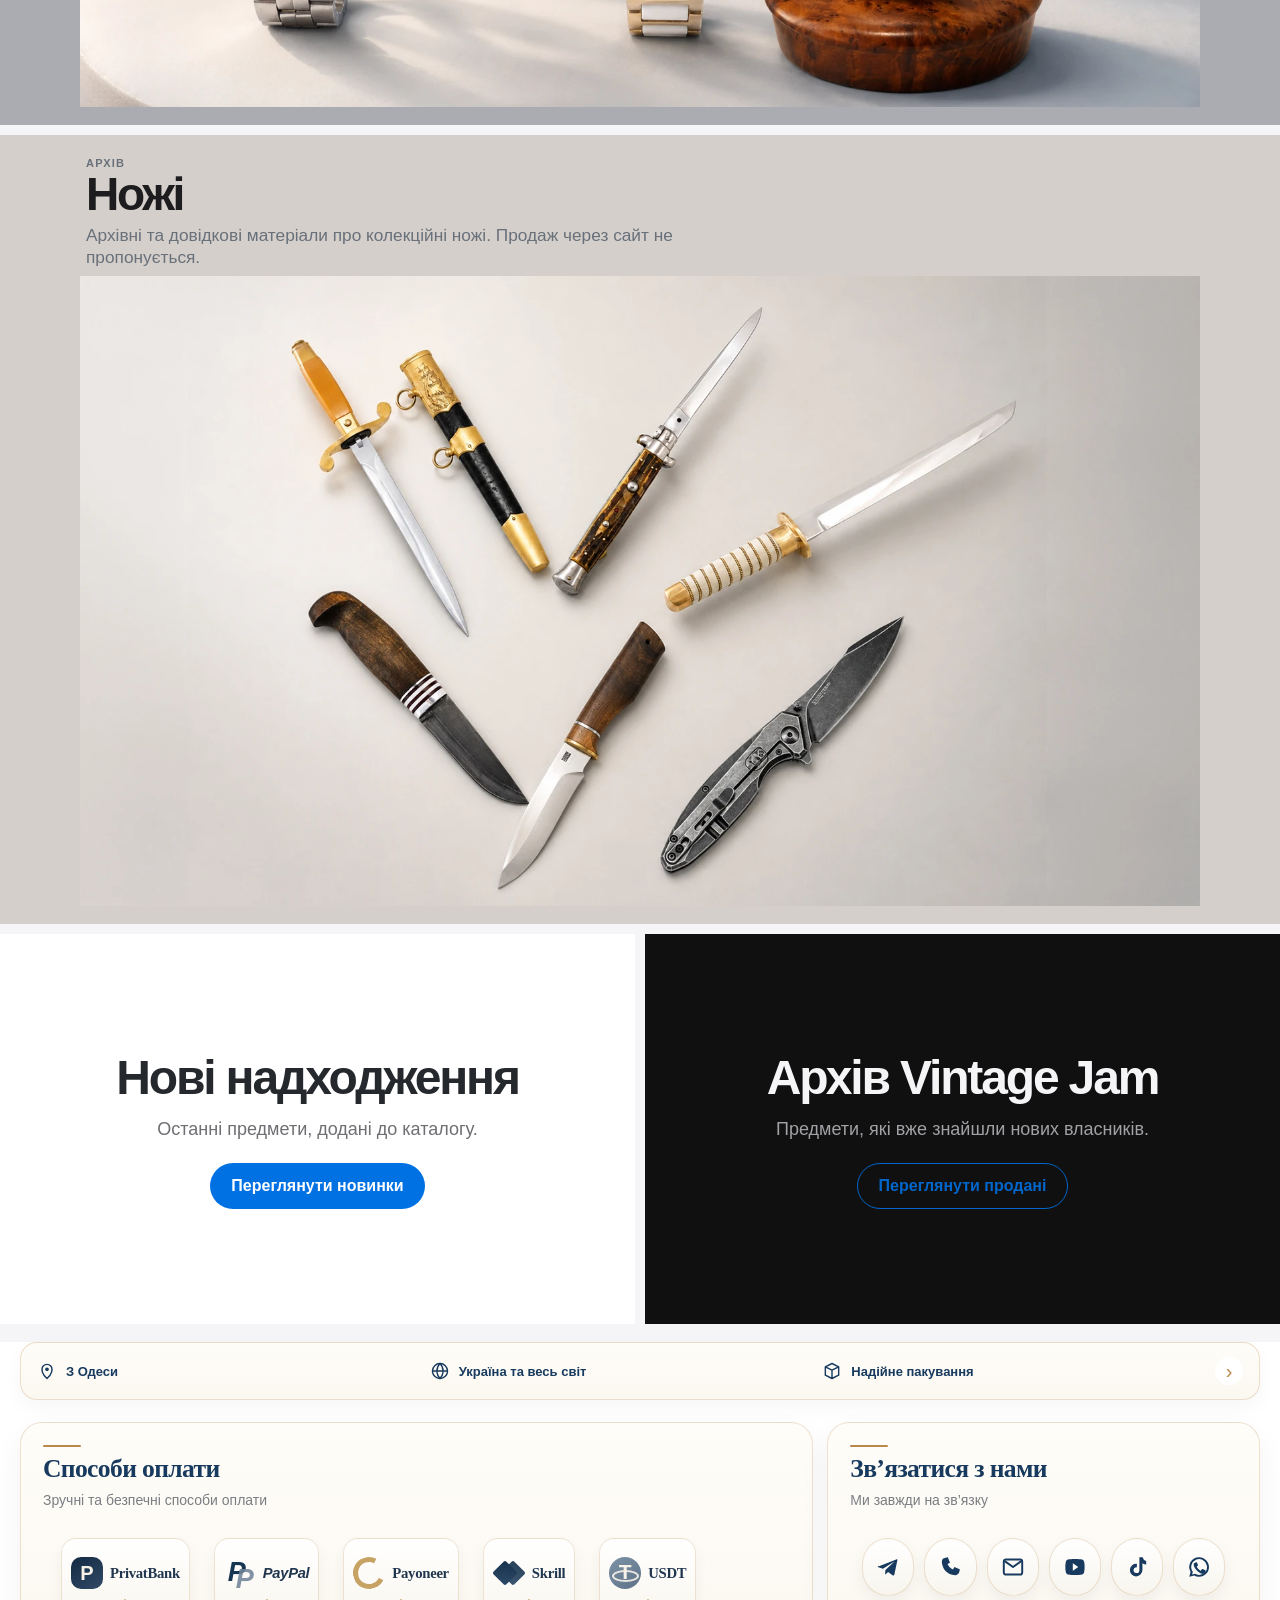
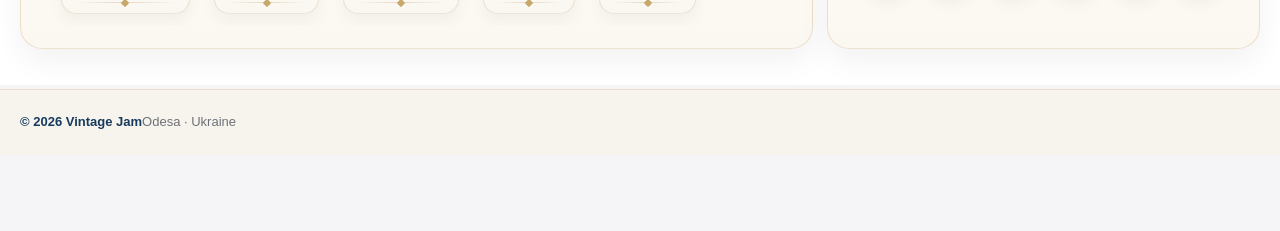
==== commit 19eaf796: "feat: connect adaptive category backgrounds" ====
--- a/index.html
+++ b/index.html
@@ -1 +1 @@
-<!doctype html><html lang="uk"><head><meta charset="utf-8"><meta name="viewport" content="width=device-width,initial-scale=1,viewport-fit=cover"><meta name="description" content="Vintage Jam — каталог вінтажних та антикварних предметів з Одеси."><meta name="theme-color" content="#F7F4ED"><meta http-equiv="Cache-Control" content="no-cache, no-store, must-revalidate"><title>Vintage Jam — вінтаж та антикваріат</title><link rel="stylesheet" href="assets/css/site-v3.css?v=4.0.0"><link rel="stylesheet" href="assets/css/home-compact-v37.css?v=4.0.0"><link rel="stylesheet" href="assets/css/header-search-v38.css?v=4.0.0"><link rel="stylesheet" href="assets/css/apple-refinement-v39.css?v=4.0.0"><link rel="stylesheet" href="assets/css/top-category-nav-v40.css?v=4.0.0"><link rel="stylesheet" href="assets/css/brand-palette-v42.css?v=4.2.0"><link rel="stylesheet" href="assets/css/brand-logo-v61.css?v=6.1.0"><link rel="stylesheet" href="assets/css/category-heroes-v72.css?v=7.2.0"><link rel="stylesheet" href="assets/css/category-uniform-v74.css?v=7.4.0"><link rel="stylesheet" href="assets/css/category-card-compact-v79.css?v=7.9.0"><link rel="stylesheet" href="assets/css/payment-showcase-v76.css?v=7.6.0"><link rel="stylesheet" href="assets/css/footer-premium-v77.css?v=7.7.0"><link rel="stylesheet" href="assets/css/showcase-intro-compact-v78.css?v=7.8.0"><script defer src="data/catalog-data.js?v=4.0.0"></script><script defer src="assets/js/catalog-v3.js?v=4.0.0"></script><script defer src="assets/js/payment-showcase-v76.js?v=7.6.0"></script><script defer src="assets/js/mobile-fixes-v3.js?v=4.0.0"></script><script defer src="assets/js/home-compact-v37.js?v=4.0.0"></script><script defer src="assets/js/header-search-v38.js?v=4.0.0"></script><script defer src="assets/js/home-refinement-v39.js?v=4.0.0"></script><script defer src="assets/js/footer-premium-v77.js?v=7.7.0"></script><script defer src="assets/js/top-category-nav-v40.js?v=7.2.0"></script><script defer src="assets/js/category-heroes-v75.js?v=7.5.0"></script><script defer src="assets/js/navigation-router-v60.js?v=7.2.0"></script><script defer src="assets/js/brand-logo-v61.js?v=6.1.0"></script></head><body><header class="site-header"><div class="site-header-inner"><a class="brand" href="index.html">Vintage Jam</a><div class="header-actions"><button id="languageButton" class="pill-button" type="button" aria-label="Переключити мову">UA</button></div></div></header><main><section class="hero"><div class="container"><h1 id="heroTitle">Вінтажні речі з історією</h1><p id="heroText">Колекційні предмети, мистецтво, годинники та знахідки з Одеси.</p></div></section><div class="container"><section class="controls" aria-label="Пошук"><label class="visually-hidden" for="searchInput">Пошук</label><input id="searchInput" type="search" autocomplete="off" placeholder="Пошук за назвою, описом або категорією"><label class="visually-hidden" for="sortSelect">Сортування</label><select id="sortSelect" aria-hidden="true" tabindex="-1"><option value="new">Нові спочатку</option><option value="old">Старі спочатку</option><option value="price_up">Ціна: від нижчої</option><option value="price_down">Ціна: від вищої</option></select></section><section class="section" id="categoriesSection"><div class="section-heading"><h2 id="categoriesTitle">Категорії</h2></div><div id="categories" class="category-scroller"></div></section><section class="section" id="newSection"><div class="section-heading"><h2 id="newTitle">Нові надходження</h2><span id="newCount" class="section-note"></span></div><div id="newProducts" class="product-grid"></div></section><section class="section" id="catalogSection"><div class="section-heading"><h2 id="catalogTitle">Каталог</h2><span id="catalogCount" class="section-note"></span></div><div id="catalogProducts" class="product-grid"></div></section><section class="section" id="soldSection" hidden><div class="section-heading"><h2 id="soldTitle">Продано</h2></div><div id="soldProducts" class="product-grid"></div></section><section class="section info-panel" id="shippingSection"><div class="section-heading"><h2 id="shippingTitle">Доставка та умови покупки</h2></div><p id="shippingIntro"></p><div class="info-grid"><article class="info-card"><span class="info-icon">📍</span><div><h3 id="originTitle">Відправлення з Одеси</h3><p id="originText"></p></div></article><article class="info-card"><span class="info-icon">🚚</span><div><h3 id="carriersTitle">Способи доставки</h3><p id="carriersText"></p></div></article><article class="info-card"><span class="info-icon">🧾</span><div><h3 id="costTitle">Вартість і строки</h3><p id="costText"></p></div></article><article class="info-card"><span class="info-icon">📦</span><div><h3 id="packingTitle">Надійне пакування</h3><p id="packingText"></p></div></article><article class="info-card"><span class="info-icon">📷</span><div><h3 id="photosTitle">Товар з фотографій</h3><p id="photosText"></p></div></article></div></section><section class="footer-panels" aria-label="Оплата і контакти"><article class="payment-panel"><span id="paymentsTitle" hidden></span><div id="paymentList" class="payment-list" aria-label="Способи оплати"></div></article><article class="contacts-panel"><div id="contactList" class="contact-list"></div></article></section></div></main><footer class="site-footer"><div class="container site-footer-inner"><span class="site-footer-brand">© <span id="year"></span> Vintage Jam</span><span class="site-footer-meta">Odesa · Ukraine</span></div></footer><nav class="mobile-nav" aria-label="Мобільна навігація"><button id="mobileCatalog" type="button"><span>⌂</span><span id="mobileCatalogLabel">Каталог</span></button><button id="mobileSearch" type="button"><span>⌕</span><span id="mobileSearchLabel">Пошук</span></button><button id="mobileFavorites" type="button" aria-pressed="false" hidden><span>♡</span><span id="mobileFavoritesLabel">Обране</span></button><a id="mobileContact" href="tel:+380983219801"><span>◉</span><span id="mobileContactLabel">Зв’язок</span></a></nav></body></html>+<!doctype html><html lang="uk"><head><meta charset="utf-8"><meta name="viewport" content="width=device-width,initial-scale=1,viewport-fit=cover"><meta name="description" content="Vintage Jam — каталог вінтажних та антикварних предметів з Одеси."><meta name="theme-color" content="#F7F4ED"><meta http-equiv="Cache-Control" content="no-cache, no-store, must-revalidate"><title>Vintage Jam — вінтаж та антикваріат</title><link rel="stylesheet" href="assets/css/site-v3.css?v=4.0.0"><link rel="stylesheet" href="assets/css/home-compact-v37.css?v=4.0.0"><link rel="stylesheet" href="assets/css/header-search-v38.css?v=4.0.0"><link rel="stylesheet" href="assets/css/apple-refinement-v39.css?v=4.0.0"><link rel="stylesheet" href="assets/css/top-category-nav-v40.css?v=4.0.0"><link rel="stylesheet" href="assets/css/brand-palette-v42.css?v=4.2.0"><link rel="stylesheet" href="assets/css/brand-logo-v61.css?v=6.1.0"><link rel="stylesheet" href="assets/css/category-heroes-v72.css?v=7.2.0"><link rel="stylesheet" href="assets/css/category-uniform-v74.css?v=7.4.0"><link rel="stylesheet" href="assets/css/category-card-compact-v79.css?v=7.9.0"><link rel="stylesheet" href="assets/css/category-background-v80.css?v=8.0.0"><link rel="stylesheet" href="assets/css/payment-showcase-v76.css?v=7.6.0"><link rel="stylesheet" href="assets/css/footer-premium-v77.css?v=7.7.0"><link rel="stylesheet" href="assets/css/showcase-intro-compact-v78.css?v=7.8.0"><script defer src="data/catalog-data.js?v=4.0.0"></script><script defer src="assets/js/catalog-v3.js?v=4.0.0"></script><script defer src="assets/js/payment-showcase-v76.js?v=7.6.0"></script><script defer src="assets/js/mobile-fixes-v3.js?v=4.0.0"></script><script defer src="assets/js/home-compact-v37.js?v=4.0.0"></script><script defer src="assets/js/header-search-v38.js?v=4.0.0"></script><script defer src="assets/js/home-refinement-v39.js?v=4.0.0"></script><script defer src="assets/js/footer-premium-v77.js?v=7.7.0"></script><script defer src="assets/js/top-category-nav-v40.js?v=7.2.0"></script><script defer src="assets/js/category-heroes-v75.js?v=7.5.0"></script><script defer src="assets/js/category-background-v80.js?v=8.0.0"></script><script defer src="assets/js/navigation-router-v60.js?v=7.2.0"></script><script defer src="assets/js/brand-logo-v61.js?v=6.1.0"></script></head><body><header class="site-header"><div class="site-header-inner"><a class="brand" href="index.html">Vintage Jam</a><div class="header-actions"><button id="languageButton" class="pill-button" type="button" aria-label="Переключити мову">UA</button></div></div></header><main><section class="hero"><div class="container"><h1 id="heroTitle">Вінтажні речі з історією</h1><p id="heroText">Колекційні предмети, мистецтво, годинники та знахідки з Одеси.</p></div></section><div class="container"><section class="controls" aria-label="Пошук"><label class="visually-hidden" for="searchInput">Пошук</label><input id="searchInput" type="search" autocomplete="off" placeholder="Пошук за назвою, описом або категорією"><label class="visually-hidden" for="sortSelect">Сортування</label><select id="sortSelect" aria-hidden="true" tabindex="-1"><option value="new">Нові спочатку</option><option value="old">Старі спочатку</option><option value="price_up">Ціна: від нижчої</option><option value="price_down">Ціна: від вищої</option></select></section><section class="section" id="categoriesSection"><div class="section-heading"><h2 id="categoriesTitle">Категорії</h2></div><div id="categories" class="category-scroller"></div></section><section class="section" id="newSection"><div class="section-heading"><h2 id="newTitle">Нові надходження</h2><span id="newCount" class="section-note"></span></div><div id="newProducts" class="product-grid"></div></section><section class="section" id="catalogSection"><div class="section-heading"><h2 id="catalogTitle">Каталог</h2><span id="catalogCount" class="section-note"></span></div><div id="catalogProducts" class="product-grid"></div></section><section class="section" id="soldSection" hidden><div class="section-heading"><h2 id="soldTitle">Продано</h2></div><div id="soldProducts" class="product-grid"></div></section><section class="section info-panel" id="shippingSection"><div class="section-heading"><h2 id="shippingTitle">Доставка та умови покупки</h2></div><p id="shippingIntro"></p><div class="info-grid"><article class="info-card"><span class="info-icon">📍</span><div><h3 id="originTitle">Відправлення з Одеси</h3><p id="originText"></p></div></article><article class="info-card"><span class="info-icon">🚚</span><div><h3 id="carriersTitle">Способи доставки</h3><p id="carriersText"></p></div></article><article class="info-card"><span class="info-icon">🧾</span><div><h3 id="costTitle">Вартість і строки</h3><p id="costText"></p></div></article><article class="info-card"><span class="info-icon">📦</span><div><h3 id="packingTitle">Надійне пакування</h3><p id="packingText"></p></div></article><article class="info-card"><span class="info-icon">📷</span><div><h3 id="photosTitle">Товар з фотографій</h3><p id="photosText"></p></div></article></div></section><section class="footer-panels" aria-label="Оплата і контакти"><article class="payment-panel"><span id="paymentsTitle" hidden></span><div id="paymentList" class="payment-list" aria-label="Способи оплати"></div></article><article class="contacts-panel"><div id="contactList" class="contact-list"></div></article></section></div></main><footer class="site-footer"><div class="container site-footer-inner"><span class="site-footer-brand">© <span id="year"></span> Vintage Jam</span><span class="site-footer-meta">Odesa · Ukraine</span></div></footer><nav class="mobile-nav" aria-label="Мобільна навігація"><button id="mobileCatalog" type="button"><span>⌂</span><span id="mobileCatalogLabel">Каталог</span></button><button id="mobileSearch" type="button"><span>⌕</span><span id="mobileSearchLabel">Пошук</span></button><button id="mobileFavorites" type="button" aria-pressed="false" hidden><span>♡</span><span id="mobileFavoritesLabel">Обране</span></button><a id="mobileContact" href="tel:+380983219801"><span>◉</span><span id="mobileContactLabel">Зв’язок</span></a></nav></body></html>
--- a/assets/css/top-category-nav-v40.css
+++ b/assets/css/top-category-nav-v40.css
@@ -1,22 +1,22 @@
 /* Vintage Jam UI 4.0 — Apple-inspired top category navigation */
 .site-header{background:rgba(250,250,252,.88);border-bottom:1px solid rgba(0,0,0,.08);backdrop-filter:saturate(180%) blur(20px);-webkit-backdrop-filter:saturate(180%) blur(20px)}
-.site-header-inner{max-width:1180px;min-height:48px;padding:0 18px;display:grid;grid-template-columns:auto minmax(0,1fr) auto;align-items:center;gap:24px}
-.brand{display:inline-flex;align-items:center;gap:8px;font-size:13px;font-weight:650;letter-spacing:-.01em;white-space:nowrap}
-.brand-mark{width:18px;height:18px;display:grid;place-items:center;color:#1d1d1f}
-.brand-mark svg{width:18px;height:18px;display:block}
+.site-header-inner{max-width:1180px;min-height:52px;padding:0 18px;display:grid;grid-template-columns:auto minmax(0,1fr) auto;align-items:center;gap:24px}
+.brand{display:inline-flex;align-items:center;gap:9px;font-size:14.5px;font-weight:720;letter-spacing:-.012em;white-space:nowrap}
+.brand-mark{width:20px;height:20px;display:grid;place-items:center;color:#1d1d1f}
+.brand-mark svg{width:20px;height:20px;display:block}
 .header-category-nav{min-width:0;overflow:hidden}
 .header-category-nav .category-scroller{display:flex;align-items:center;justify-content:center;gap:0;overflow-x:auto;overflow-y:hidden;padding:0;scrollbar-width:none;white-space:nowrap}
 .header-category-nav .category-scroller::-webkit-scrollbar{display:none}
-.header-category-nav .category-button{position:relative;flex:0 0 auto;border:0;background:transparent!important;color:#1d1d1f!important;border-radius:0;padding:16px 15px 14px;font-size:12px;font-weight:400;line-height:1;letter-spacing:-.005em;opacity:.86;transition:opacity .18s ease,color .18s ease}
-.header-category-nav .category-button:hover{opacity:1}
-.header-category-nav .category-button.active{font-weight:600;opacity:1}
-.header-category-nav .category-button.active::after{content:"";position:absolute;left:14px;right:14px;bottom:7px;height:1.5px;border-radius:2px;background:#1d1d1f}
-.header-actions{gap:8px}
-.header-search-toggle,.header-search-close,.pill-button{width:34px!important;height:34px!important;min-height:34px!important;padding:0!important;border:0!important;background:transparent!important;box-shadow:none!important}
+.header-category-nav .category-button{position:relative;flex:0 0 auto;border:0;background:transparent!important;color:#25282c!important;border-radius:0;padding:18px 16px 16px;font-size:13.5px;font-weight:520;line-height:1;letter-spacing:-.004em;opacity:.96;transition:opacity .18s ease,color .18s ease}
+.header-category-nav .category-button:hover{opacity:1;color:#173A5E!important}
+.header-category-nav .category-button.active{font-weight:700;opacity:1;color:#173A5E!important}
+.header-category-nav .category-button.active::after{content:"";position:absolute;left:15px;right:15px;bottom:7px;height:2px;border-radius:2px;background:#B8894A}
+.header-actions{gap:9px}
+.header-search-toggle,.header-search-close,.pill-button{width:36px!important;height:36px!important;min-height:36px!important;padding:0!important;border:0!important;background:transparent!important;box-shadow:none!important}
 .header-search-toggle:hover,.header-search-close:hover,.pill-button:hover{background:rgba(0,0,0,.05)!important}
-.pill-button{font-size:11px;font-weight:550}
+.pill-button{font-size:12.5px;font-weight:650}
 #categoriesSection{display:none!important}
 .hero{padding-top:44px}
-@media(max-width:980px){.site-header-inner{gap:14px}.header-category-nav .category-button{padding-inline:11px;font-size:11.5px}}
-@media(max-width:760px){.site-header-inner{grid-template-columns:auto auto;grid-template-areas:"brand actions" "categories categories";gap:0;padding:0 14px}.brand{grid-area:brand;min-height:48px}.header-actions{grid-area:actions;justify-self:end}.header-category-nav{grid-area:categories;margin:0 -14px;border-top:1px solid rgba(0,0,0,.055)}.header-category-nav .category-scroller{justify-content:flex-start;padding:0 8px}.header-category-nav .category-button{padding:13px 11px 12px;font-size:12px}.header-category-nav .category-button.active::after{bottom:5px;left:10px;right:10px}.hero{padding-top:30px}}
-@media(max-width:390px){.brand{font-size:12.5px}.brand-mark,.brand-mark svg{width:17px;height:17px}.header-category-nav .category-button{padding-inline:10px}}
+@media(max-width:980px){.site-header-inner{gap:14px}.header-category-nav .category-button{padding-inline:12px;font-size:13px}}
+@media(max-width:760px){.site-header-inner{grid-template-columns:auto auto;grid-template-areas:"brand actions" "categories categories";gap:0;padding:0 14px}.brand{grid-area:brand;min-height:50px;font-size:14px}.header-actions{grid-area:actions;justify-self:end}.header-category-nav{grid-area:categories;margin:0 -14px;border-top:1px solid rgba(0,0,0,.055)}.header-category-nav .category-scroller{justify-content:flex-start;padding:0 8px}.header-category-nav .category-button{padding:14px 12px 13px;font-size:13px;font-weight:540}.header-category-nav .category-button.active::after{bottom:5px;left:11px;right:11px}.hero{padding-top:30px}}
+@media(max-width:390px){.brand{font-size:13.5px}.brand-mark,.brand-mark svg{width:19px;height:19px}.header-category-nav .category-button{padding-inline:11px;font-size:12.75px}}
--- a/assets/css/category-card-compact-v79.css
+++ b/assets/css/category-card-compact-v79.css
@@ -1,42 +1,30 @@
-/* Compact desktop category-card header: keep category artwork visible sooner. */
+/* Compact category-card headers: artwork itself is the category action. */
+.category-showcase .showcase-card .showcase-action{display:none!important}
 @media (min-width:701px){
   .category-showcase .showcase-card .showcase-card-inner{
-    padding:24px 20px 12px;
+    padding:22px 20px 10px;
   }
   .category-showcase .showcase-card-copy{
     width:min(1120px,calc(100% - 32px));
     max-width:none;
-    min-height:96px;
-    display:grid;
-    grid-template-columns:minmax(0,1fr) auto;
-    grid-template-areas:
-      "eyebrow action"
-      "title action"
-      "text action";
-    align-items:center;
-    column-gap:30px;
+    min-height:82px;
+    display:block;
     text-align:left;
   }
-  .category-showcase .showcase-card-eyebrow{grid-area:eyebrow;margin:0 0 2px;font-size:11px}
-  .category-showcase .showcase-card h2{grid-area:title;margin:0;font-size:clamp(32px,3.6vw,48px);line-height:1}
-  .category-showcase .showcase-card p{grid-area:text;margin:7px 0 0;max-width:650px;font-size:clamp(15px,1.35vw,18px);line-height:1.3}
-  .category-showcase .showcase-card .showcase-action{
-    grid-area:action;
-    margin:0;
-    min-width:132px;
-    justify-self:end;
-  }
+  .category-showcase .showcase-card-eyebrow{margin:0 0 2px;font-size:11px}
+  .category-showcase .showcase-card h2{margin:0;font-size:clamp(32px,3.6vw,48px);line-height:1}
+  .category-showcase .showcase-card p{margin:7px 0 0;max-width:650px;font-size:clamp(15px,1.35vw,18px);line-height:1.3}
   .category-showcase .showcase-card .showcase-card-visual,
   .category-showcase .showcase-card.has-category-image .showcase-card-visual,
   .category-showcase .showcase-card.has-vj-collage .showcase-card-visual{
-    margin-top:10px;
+    margin-top:8px;
     padding:0 16px 8px;
   }
   .category-showcase .showcase-card .showcase-hero-image{
     width:auto;
     max-width:min(96vw,1120px);
     height:auto;
-    max-height:calc(100vh - 190px);
+    max-height:calc(100vh - 170px);
     aspect-ratio:16/9;
     object-fit:contain;
   }
@@ -44,5 +32,4 @@
 
 @media (max-width:700px){
   .category-showcase .showcase-card-copy{display:block;text-align:center}
-  .category-showcase .showcase-card .showcase-action{margin-top:20px}
 }
--- a/assets/css/category-background-v80.css
+++ b/assets/css/category-background-v80.css
@@ -0,0 +1,22 @@
+/* Apple-style category backgrounds: each category card expands the sampled hero-image background color to full width. */
+.category-showcase .showcase-card{
+  background:var(--vj-category-bg,var(--card-bg,#f5f5f7))!important;
+  transition:background-color .28s ease;
+}
+.category-showcase .showcase-card .showcase-card-inner,
+.category-showcase .showcase-card .showcase-card-visual{
+  background:transparent!important;
+}
+.category-showcase .showcase-card .showcase-hero-image{
+  background:transparent!important;
+}
+@media (min-width:701px){
+  .category-showcase .showcase-card .showcase-card-visual{
+    padding-left:0!important;
+    padding-right:0!important;
+  }
+  .category-showcase .showcase-card .showcase-hero-image{
+    border-radius:0!important;
+    box-shadow:none!important;
+  }
+}
--- a/assets/css/showcase-intro-compact-v78.css
+++ b/assets/css/showcase-intro-compact-v78.css
@@ -1,19 +1,19 @@
-/* Compact home intro: reduce vertical footprint and move CTA to the right on desktop. */
-.showcase-intro{min-height:0!important;padding:34px 28px!important;display:block!important;text-align:left!important;margin-bottom:8px!important}
+/* Compact home intro: reduce vertical footprint and keep the main CTA on the right. */
+.showcase-intro{min-height:0!important;padding:28px 28px!important;display:block!important;text-align:left!important;margin-bottom:8px!important}
 .showcase-intro-inner{width:min(1120px,100%)!important;display:grid!important;grid-template-columns:minmax(0,1fr) auto!important;grid-template-areas:"kicker action" "title action" "lead action"!important;column-gap:34px!important;align-items:center!important;margin:auto!important}
-.showcase-kicker{grid-area:kicker;margin:0 0 7px!important;font-size:12px!important}
-.showcase-intro h1{grid-area:title;margin:0!important;font-size:clamp(38px,5.2vw,64px)!important;line-height:.98!important;letter-spacing:-.05em!important}
-.showcase-intro p{grid-area:lead;margin:12px 0 0!important;max-width:760px!important;font-size:clamp(16px,1.7vw,20px)!important;line-height:1.38!important}
+.showcase-kicker{grid-area:kicker;margin:0 0 6px!important;font-size:11px!important}
+.showcase-intro h1{grid-area:title;margin:0!important;font-size:clamp(32px,3.6vw,48px)!important;line-height:1!important;letter-spacing:-.045em!important}
+.showcase-intro p{grid-area:lead;margin:9px 0 0!important;max-width:760px!important;font-size:clamp(15px,1.45vw,18px)!important;line-height:1.35!important}
 .showcase-intro .showcase-actions{grid-area:action;margin:0!important;justify-content:flex-end!important;align-self:center!important}
-.showcase-intro .showcase-action{min-height:44px!important;padding:0 22px!important;white-space:nowrap!important}
+.showcase-intro .showcase-action{min-height:42px!important;padding:0 20px!important;white-space:nowrap!important}
 @media(max-width:700px){
-  .showcase-intro{padding:28px 20px 26px!important;text-align:left!important}
+  .showcase-intro{padding:24px 20px 22px!important;text-align:left!important}
   .showcase-intro-inner{display:grid!important;grid-template-columns:1fr auto!important;grid-template-areas:"kicker kicker" "title action" "lead lead"!important;column-gap:16px!important;row-gap:0!important}
-  .showcase-intro h1{font-size:clamp(38px,11vw,52px)!important}
-  .showcase-intro p{margin-top:10px!important;font-size:17px!important}
+  .showcase-intro h1{font-size:clamp(34px,10vw,46px)!important}
+  .showcase-intro p{margin-top:9px!important;font-size:16px!important}
   .showcase-intro .showcase-action{min-height:40px!important;padding:0 16px!important;font-size:14px!important}
 }
 @media(max-width:440px){
   .showcase-intro-inner{grid-template-columns:1fr!important;grid-template-areas:"kicker" "title" "lead" "action"!important}
-  .showcase-intro .showcase-actions{justify-content:flex-start!important;margin-top:16px!important}
+  .showcase-intro .showcase-actions{justify-content:flex-start!important;margin-top:14px!important}
 }
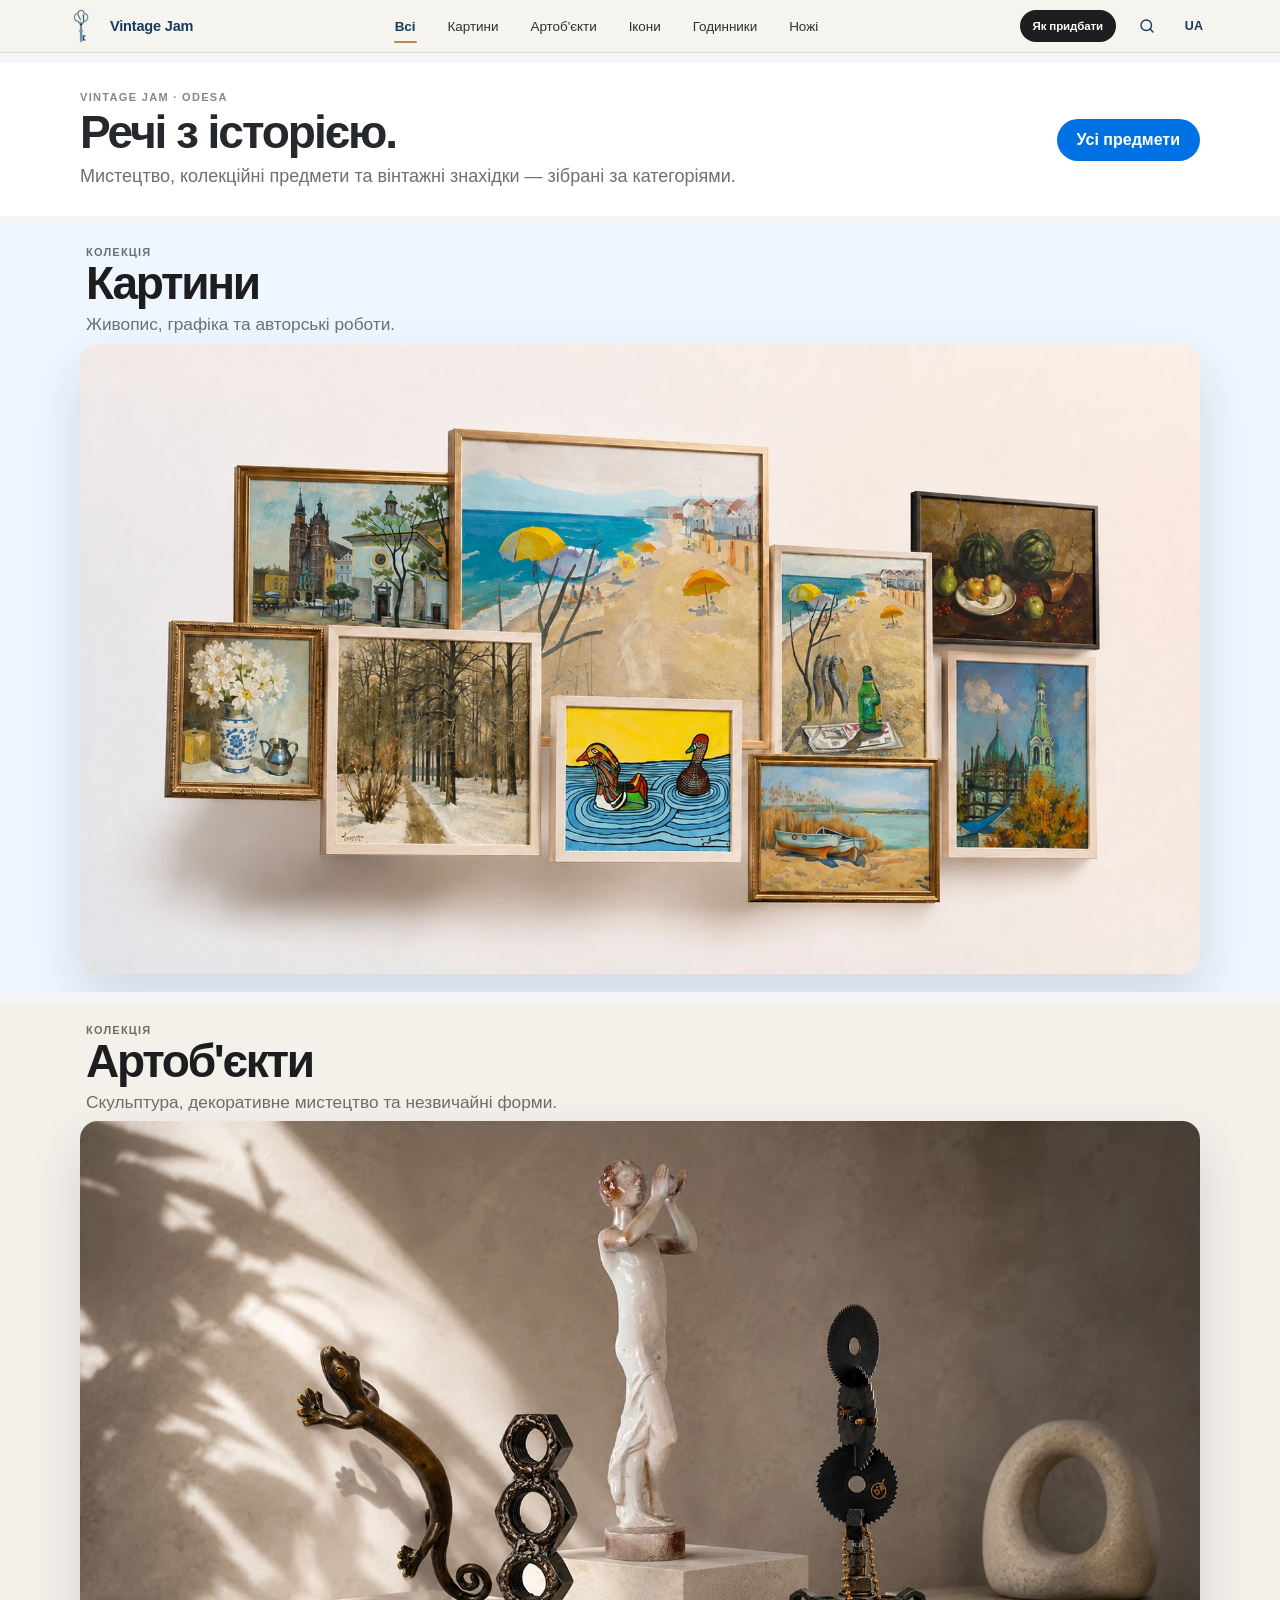
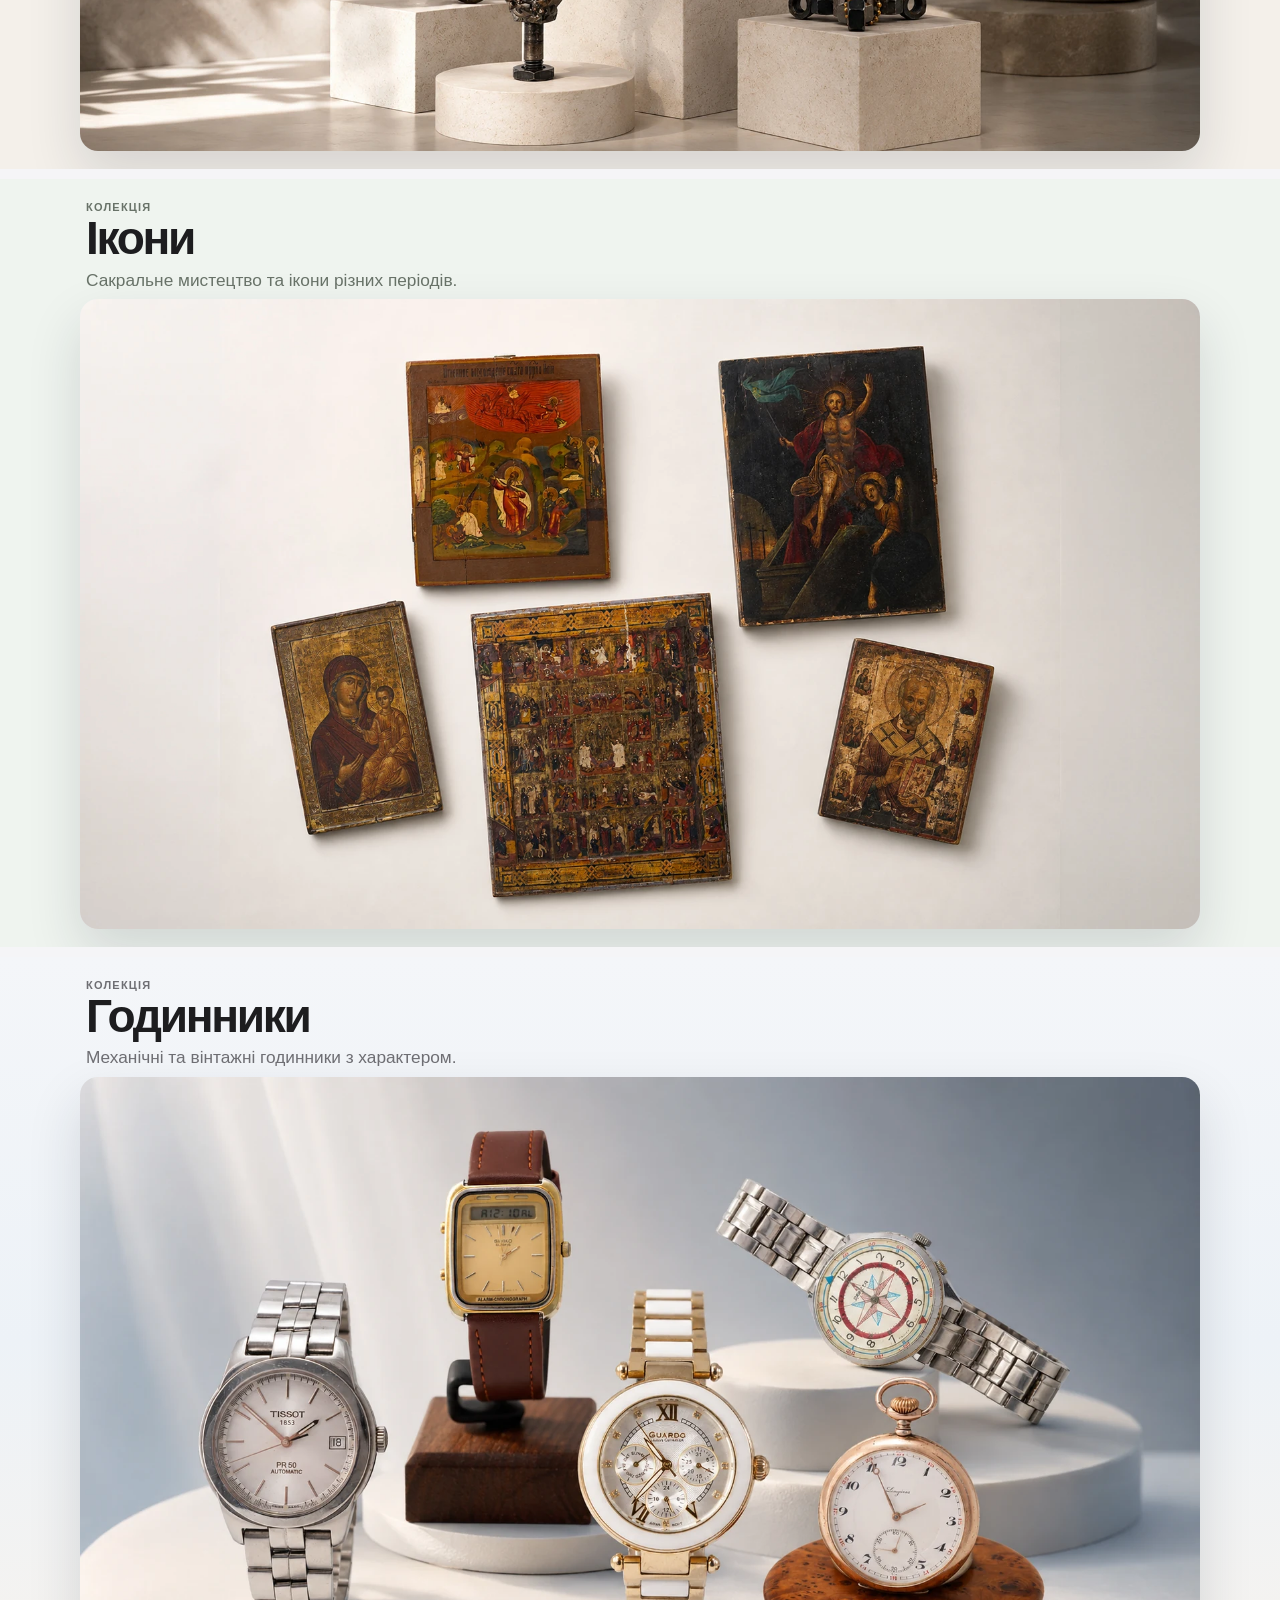
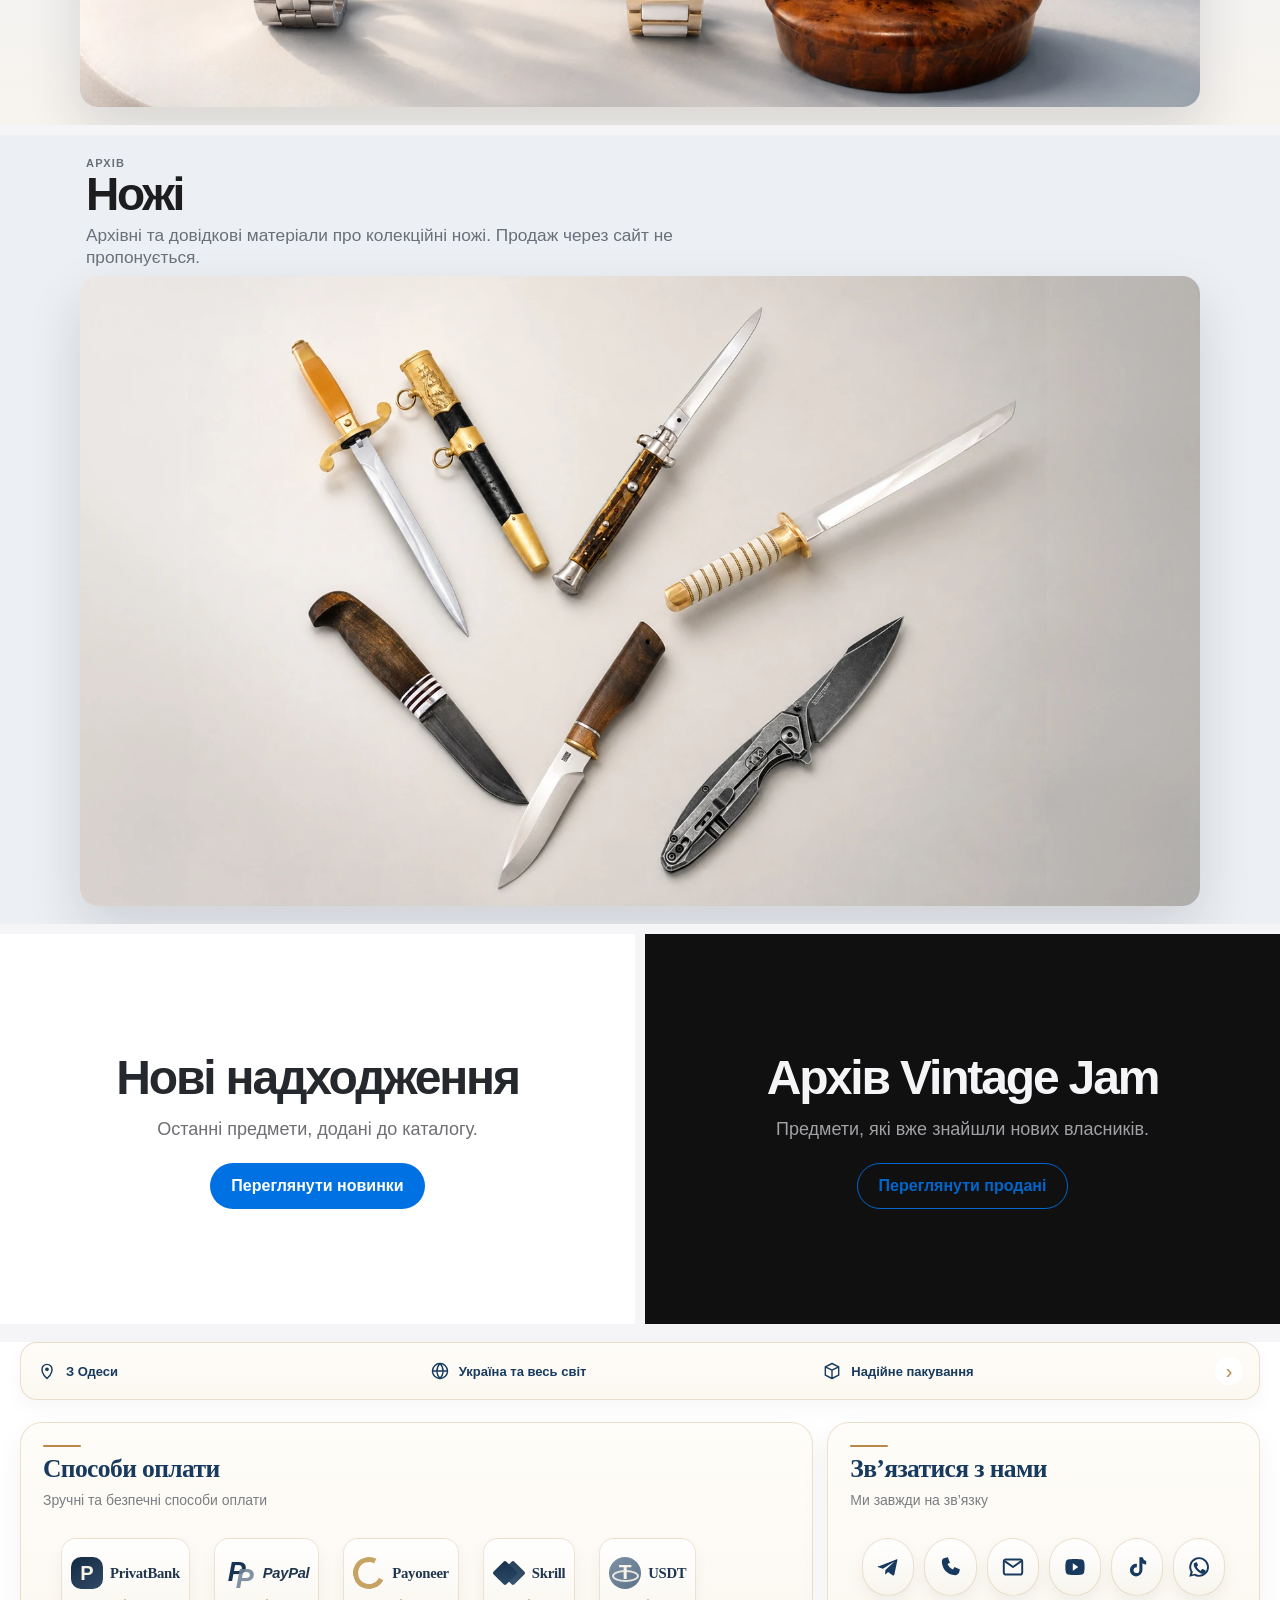
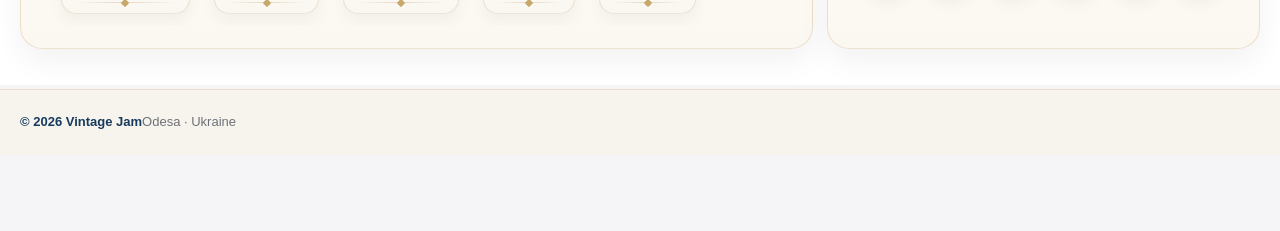
==== commit 4ea7b0e1: "revert: restore previous category presentation" ====
--- a/index.html
+++ b/index.html
@@ -1 +1 @@
-<!doctype html><html lang="uk"><head><meta charset="utf-8"><meta name="viewport" content="width=device-width,initial-scale=1,viewport-fit=cover"><meta name="description" content="Vintage Jam — каталог вінтажних та антикварних предметів з Одеси."><meta name="theme-color" content="#F7F4ED"><meta http-equiv="Cache-Control" content="no-cache, no-store, must-revalidate"><title>Vintage Jam — вінтаж та антикваріат</title><link rel="stylesheet" href="assets/css/site-v3.css?v=4.0.0"><link rel="stylesheet" href="assets/css/home-compact-v37.css?v=4.0.0"><link rel="stylesheet" href="assets/css/header-search-v38.css?v=4.0.0"><link rel="stylesheet" href="assets/css/apple-refinement-v39.css?v=4.0.0"><link rel="stylesheet" href="assets/css/top-category-nav-v40.css?v=4.0.0"><link rel="stylesheet" href="assets/css/brand-palette-v42.css?v=4.2.0"><link rel="stylesheet" href="assets/css/brand-logo-v61.css?v=6.1.0"><link rel="stylesheet" href="assets/css/category-heroes-v72.css?v=7.2.0"><link rel="stylesheet" href="assets/css/category-uniform-v74.css?v=7.4.0"><link rel="stylesheet" href="assets/css/category-card-compact-v79.css?v=7.9.0"><link rel="stylesheet" href="assets/css/category-background-v80.css?v=8.0.0"><link rel="stylesheet" href="assets/css/payment-showcase-v76.css?v=7.6.0"><link rel="stylesheet" href="assets/css/footer-premium-v77.css?v=7.7.0"><link rel="stylesheet" href="assets/css/showcase-intro-compact-v78.css?v=7.8.0"><script defer src="data/catalog-data.js?v=4.0.0"></script><script defer src="assets/js/catalog-v3.js?v=4.0.0"></script><script defer src="assets/js/payment-showcase-v76.js?v=7.6.0"></script><script defer src="assets/js/mobile-fixes-v3.js?v=4.0.0"></script><script defer src="assets/js/home-compact-v37.js?v=4.0.0"></script><script defer src="assets/js/header-search-v38.js?v=4.0.0"></script><script defer src="assets/js/home-refinement-v39.js?v=4.0.0"></script><script defer src="assets/js/footer-premium-v77.js?v=7.7.0"></script><script defer src="assets/js/top-category-nav-v40.js?v=7.2.0"></script><script defer src="assets/js/category-heroes-v75.js?v=7.5.0"></script><script defer src="assets/js/category-background-v80.js?v=8.0.0"></script><script defer src="assets/js/navigation-router-v60.js?v=7.2.0"></script><script defer src="assets/js/brand-logo-v61.js?v=6.1.0"></script></head><body><header class="site-header"><div class="site-header-inner"><a class="brand" href="index.html">Vintage Jam</a><div class="header-actions"><button id="languageButton" class="pill-button" type="button" aria-label="Переключити мову">UA</button></div></div></header><main><section class="hero"><div class="container"><h1 id="heroTitle">Вінтажні речі з історією</h1><p id="heroText">Колекційні предмети, мистецтво, годинники та знахідки з Одеси.</p></div></section><div class="container"><section class="controls" aria-label="Пошук"><label class="visually-hidden" for="searchInput">Пошук</label><input id="searchInput" type="search" autocomplete="off" placeholder="Пошук за назвою, описом або категорією"><label class="visually-hidden" for="sortSelect">Сортування</label><select id="sortSelect" aria-hidden="true" tabindex="-1"><option value="new">Нові спочатку</option><option value="old">Старі спочатку</option><option value="price_up">Ціна: від нижчої</option><option value="price_down">Ціна: від вищої</option></select></section><section class="section" id="categoriesSection"><div class="section-heading"><h2 id="categoriesTitle">Категорії</h2></div><div id="categories" class="category-scroller"></div></section><section class="section" id="newSection"><div class="section-heading"><h2 id="newTitle">Нові надходження</h2><span id="newCount" class="section-note"></span></div><div id="newProducts" class="product-grid"></div></section><section class="section" id="catalogSection"><div class="section-heading"><h2 id="catalogTitle">Каталог</h2><span id="catalogCount" class="section-note"></span></div><div id="catalogProducts" class="product-grid"></div></section><section class="section" id="soldSection" hidden><div class="section-heading"><h2 id="soldTitle">Продано</h2></div><div id="soldProducts" class="product-grid"></div></section><section class="section info-panel" id="shippingSection"><div class="section-heading"><h2 id="shippingTitle">Доставка та умови покупки</h2></div><p id="shippingIntro"></p><div class="info-grid"><article class="info-card"><span class="info-icon">📍</span><div><h3 id="originTitle">Відправлення з Одеси</h3><p id="originText"></p></div></article><article class="info-card"><span class="info-icon">🚚</span><div><h3 id="carriersTitle">Способи доставки</h3><p id="carriersText"></p></div></article><article class="info-card"><span class="info-icon">🧾</span><div><h3 id="costTitle">Вартість і строки</h3><p id="costText"></p></div></article><article class="info-card"><span class="info-icon">📦</span><div><h3 id="packingTitle">Надійне пакування</h3><p id="packingText"></p></div></article><article class="info-card"><span class="info-icon">📷</span><div><h3 id="photosTitle">Товар з фотографій</h3><p id="photosText"></p></div></article></div></section><section class="footer-panels" aria-label="Оплата і контакти"><article class="payment-panel"><span id="paymentsTitle" hidden></span><div id="paymentList" class="payment-list" aria-label="Способи оплати"></div></article><article class="contacts-panel"><div id="contactList" class="contact-list"></div></article></section></div></main><footer class="site-footer"><div class="container site-footer-inner"><span class="site-footer-brand">© <span id="year"></span> Vintage Jam</span><span class="site-footer-meta">Odesa · Ukraine</span></div></footer><nav class="mobile-nav" aria-label="Мобільна навігація"><button id="mobileCatalog" type="button"><span>⌂</span><span id="mobileCatalogLabel">Каталог</span></button><button id="mobileSearch" type="button"><span>⌕</span><span id="mobileSearchLabel">Пошук</span></button><button id="mobileFavorites" type="button" aria-pressed="false" hidden><span>♡</span><span id="mobileFavoritesLabel">Обране</span></button><a id="mobileContact" href="tel:+380983219801"><span>◉</span><span id="mobileContactLabel">Зв’язок</span></a></nav></body></html>+<!doctype html><html lang="uk"><head><meta charset="utf-8"><meta name="viewport" content="width=device-width,initial-scale=1,viewport-fit=cover"><meta name="description" content="Vintage Jam — каталог вінтажних та антикварних предметів з Одеси."><meta name="theme-color" content="#F7F4ED"><meta http-equiv="Cache-Control" content="no-cache, no-store, must-revalidate"><title>Vintage Jam — вінтаж та антикваріат</title><link rel="stylesheet" href="assets/css/site-v3.css?v=4.0.0"><link rel="stylesheet" href="assets/css/home-compact-v37.css?v=4.0.0"><link rel="stylesheet" href="assets/css/header-search-v38.css?v=4.0.0"><link rel="stylesheet" href="assets/css/apple-refinement-v39.css?v=4.0.0"><link rel="stylesheet" href="assets/css/top-category-nav-v40.css?v=4.0.0"><link rel="stylesheet" href="assets/css/brand-palette-v42.css?v=4.2.0"><link rel="stylesheet" href="assets/css/brand-logo-v61.css?v=6.1.0"><link rel="stylesheet" href="assets/css/category-heroes-v72.css?v=7.2.0"><link rel="stylesheet" href="assets/css/category-uniform-v74.css?v=7.4.0"><link rel="stylesheet" href="assets/css/category-card-compact-v79.css?v=7.9.0"><link rel="stylesheet" href="assets/css/payment-showcase-v76.css?v=7.6.0"><link rel="stylesheet" href="assets/css/footer-premium-v77.css?v=7.7.0"><link rel="stylesheet" href="assets/css/showcase-intro-compact-v78.css?v=7.8.0"><script defer src="data/catalog-data.js?v=4.0.0"></script><script defer src="assets/js/catalog-v3.js?v=4.0.0"></script><script defer src="assets/js/payment-showcase-v76.js?v=7.6.0"></script><script defer src="assets/js/mobile-fixes-v3.js?v=4.0.0"></script><script defer src="assets/js/home-compact-v37.js?v=4.0.0"></script><script defer src="assets/js/header-search-v38.js?v=4.0.0"></script><script defer src="assets/js/home-refinement-v39.js?v=4.0.0"></script><script defer src="assets/js/footer-premium-v77.js?v=7.7.0"></script><script defer src="assets/js/top-category-nav-v40.js?v=7.2.0"></script><script defer src="assets/js/category-heroes-v75.js?v=7.5.0"></script><script defer src="assets/js/navigation-router-v60.js?v=7.2.0"></script><script defer src="assets/js/brand-logo-v61.js?v=6.1.0"></script></head><body><header class="site-header"><div class="site-header-inner"><a class="brand" href="index.html">Vintage Jam</a><div class="header-actions"><button id="languageButton" class="pill-button" type="button" aria-label="Переключити мову">UA</button></div></div></header><main><section class="hero"><div class="container"><h1 id="heroTitle">Вінтажні речі з історією</h1><p id="heroText">Колекційні предмети, мистецтво, годинники та знахідки з Одеси.</p></div></section><div class="container"><section class="controls" aria-label="Пошук"><label class="visually-hidden" for="searchInput">Пошук</label><input id="searchInput" type="search" autocomplete="off" placeholder="Пошук за назвою, описом або категорією"><label class="visually-hidden" for="sortSelect">Сортування</label><select id="sortSelect" aria-hidden="true" tabindex="-1"><option value="new">Нові спочатку</option><option value="old">Старі спочатку</option><option value="price_up">Ціна: від нижчої</option><option value="price_down">Ціна: від вищої</option></select></section><section class="section" id="categoriesSection"><div class="section-heading"><h2 id="categoriesTitle">Категорії</h2></div><div id="categories" class="category-scroller"></div></section><section class="section" id="newSection"><div class="section-heading"><h2 id="newTitle">Нові надходження</h2><span id="newCount" class="section-note"></span></div><div id="newProducts" class="product-grid"></div></section><section class="section" id="catalogSection"><div class="section-heading"><h2 id="catalogTitle">Каталог</h2><span id="catalogCount" class="section-note"></span></div><div id="catalogProducts" class="product-grid"></div></section><section class="section" id="soldSection" hidden><div class="section-heading"><h2 id="soldTitle">Продано</h2></div><div id="soldProducts" class="product-grid"></div></section><section class="section info-panel" id="shippingSection"><div class="section-heading"><h2 id="shippingTitle">Доставка та умови покупки</h2></div><p id="shippingIntro"></p><div class="info-grid"><article class="info-card"><span class="info-icon">📍</span><div><h3 id="originTitle">Відправлення з Одеси</h3><p id="originText"></p></div></article><article class="info-card"><span class="info-icon">🚚</span><div><h3 id="carriersTitle">Способи доставки</h3><p id="carriersText"></p></div></article><article class="info-card"><span class="info-icon">🧾</span><div><h3 id="costTitle">Вартість і строки</h3><p id="costText"></p></div></article><article class="info-card"><span class="info-icon">📦</span><div><h3 id="packingTitle">Надійне пакування</h3><p id="packingText"></p></div></article><article class="info-card"><span class="info-icon">📷</span><div><h3 id="photosTitle">Товар з фотографій</h3><p id="photosText"></p></div></article></div></section><section class="footer-panels" aria-label="Оплата і контакти"><article class="payment-panel"><span id="paymentsTitle" hidden></span><div id="paymentList" class="payment-list" aria-label="Способи оплати"></div></article><article class="contacts-panel"><div id="contactList" class="contact-list"></div></article></section></div></main><footer class="site-footer"><div class="container site-footer-inner"><span class="site-footer-brand">© <span id="year"></span> Vintage Jam</span><span class="site-footer-meta">Odesa · Ukraine</span></div></footer><nav class="mobile-nav" aria-label="Мобільна навігація"><button id="mobileCatalog" type="button"><span>⌂</span><span id="mobileCatalogLabel">Каталог</span></button><button id="mobileSearch" type="button"><span>⌕</span><span id="mobileSearchLabel">Пошук</span></button><button id="mobileFavorites" type="button" aria-pressed="false" hidden><span>♡</span><span id="mobileFavoritesLabel">Обране</span></button><a id="mobileContact" href="tel:+380983219801"><span>◉</span><span id="mobileContactLabel">Зв’язок</span></a></nav></body></html>
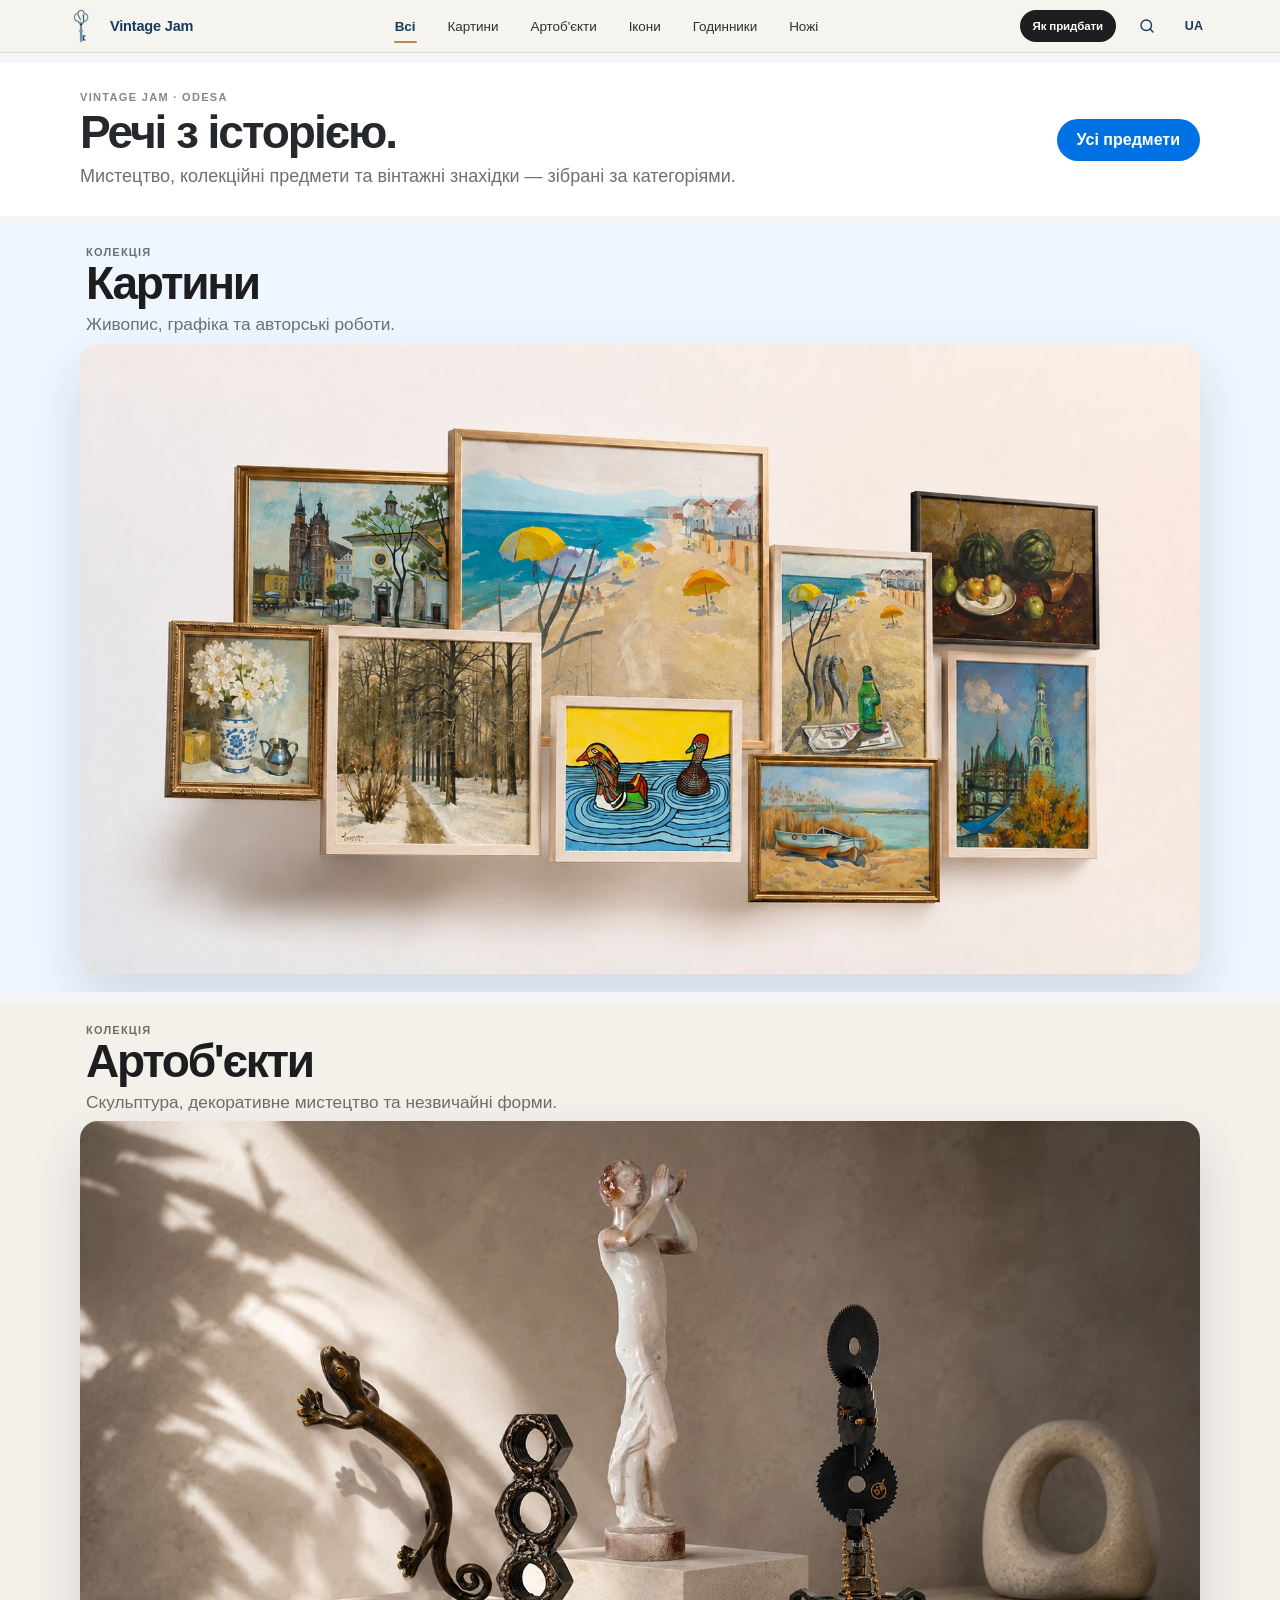
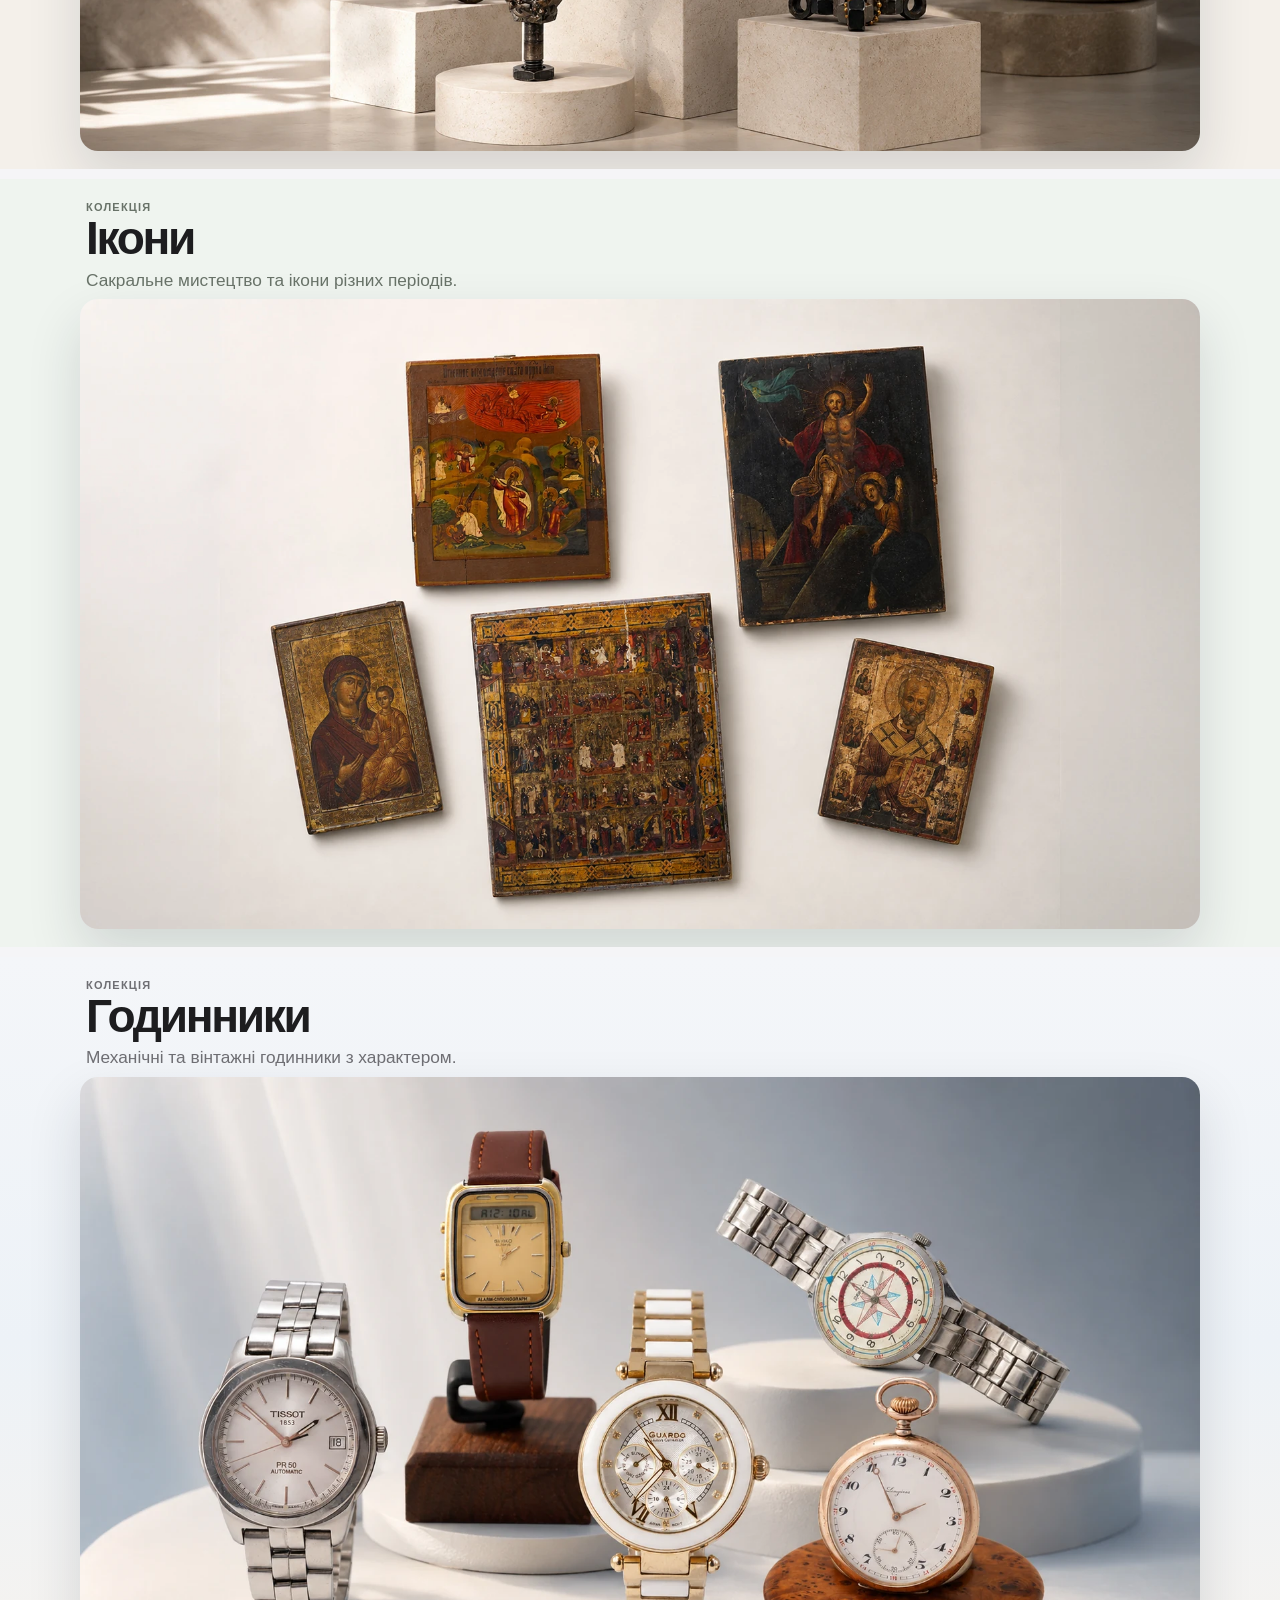
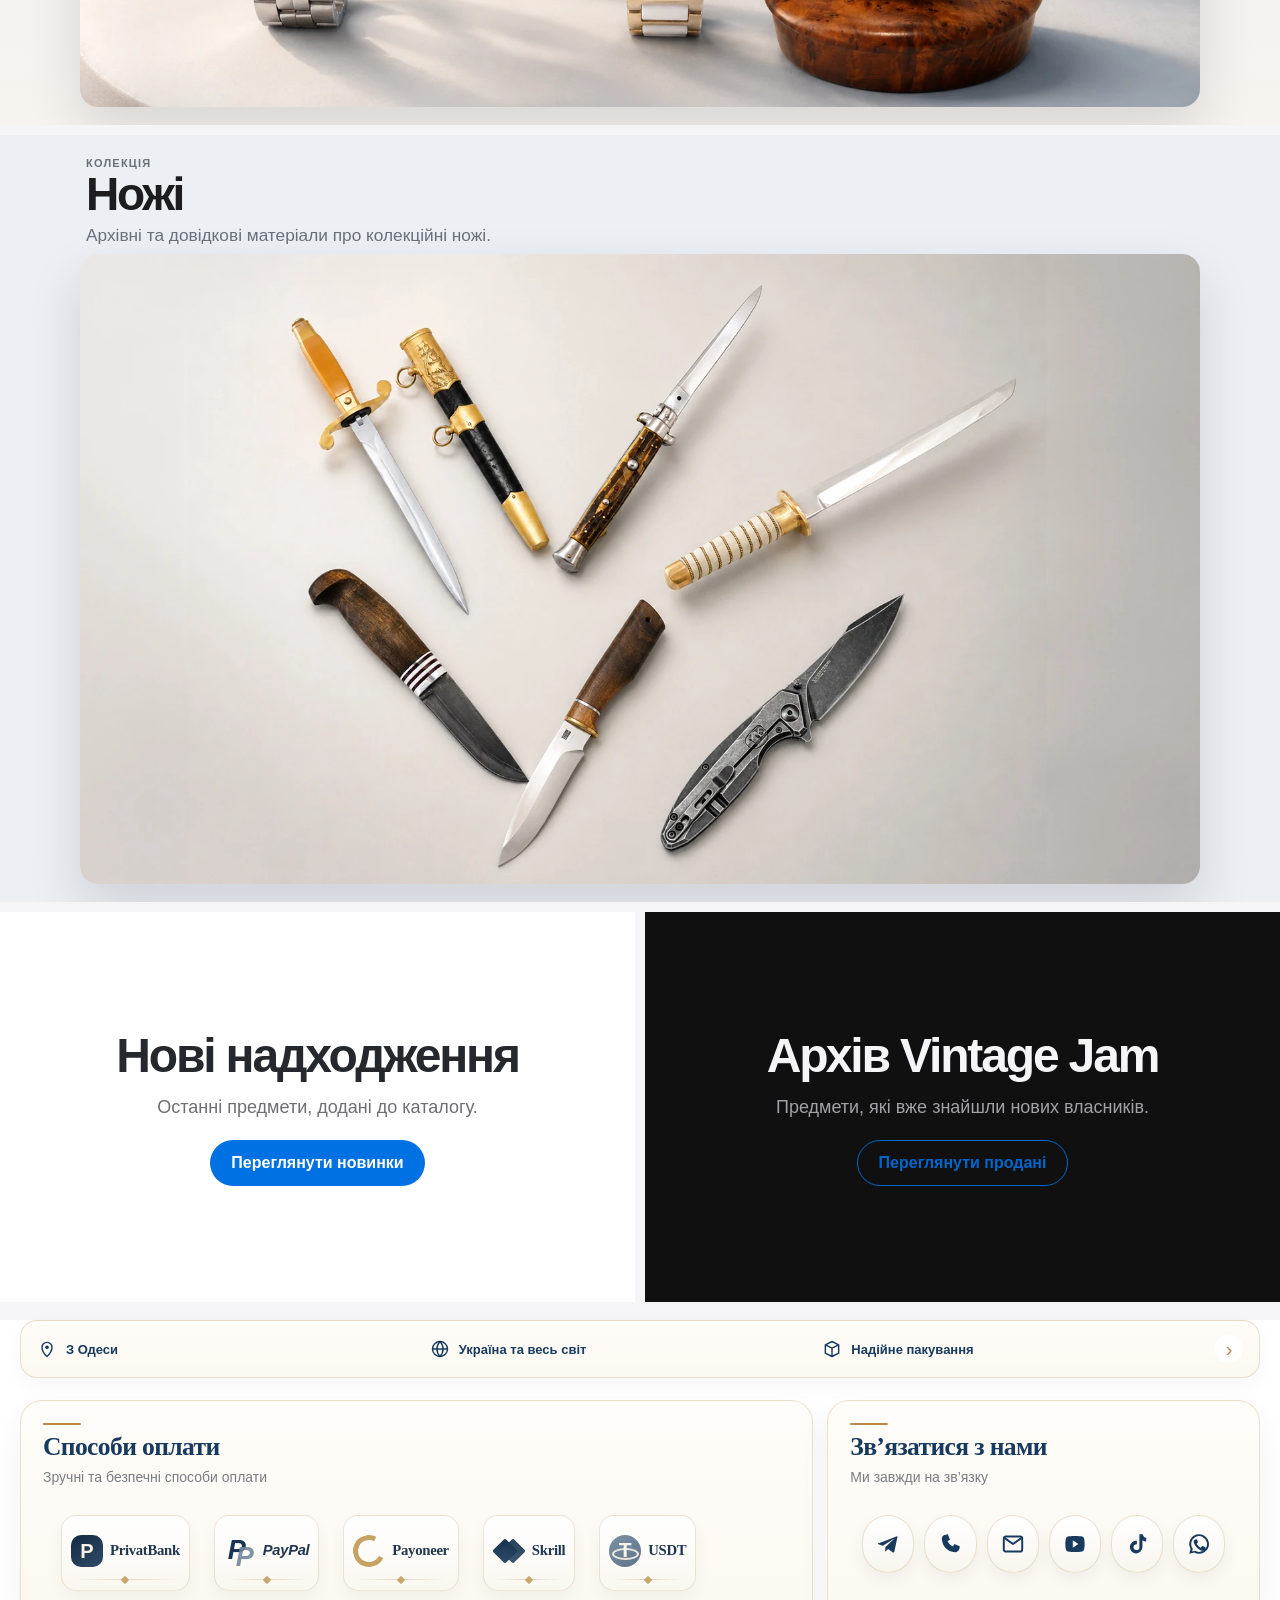
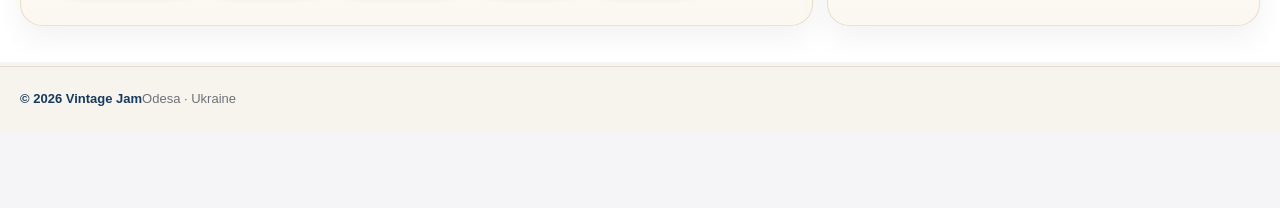
==== commit 45c714f3: "chore: refresh knives catalog routing asset" ====
--- a/index.html
+++ b/index.html
@@ -1 +1 @@
-<!doctype html><html lang="uk"><head><meta charset="utf-8"><meta name="viewport" content="width=device-width,initial-scale=1,viewport-fit=cover"><meta name="description" content="Vintage Jam — каталог вінтажних та антикварних предметів з Одеси."><meta name="theme-color" content="#F7F4ED"><meta http-equiv="Cache-Control" content="no-cache, no-store, must-revalidate"><title>Vintage Jam — вінтаж та антикваріат</title><link rel="stylesheet" href="assets/css/site-v3.css?v=4.0.0"><link rel="stylesheet" href="assets/css/home-compact-v37.css?v=4.0.0"><link rel="stylesheet" href="assets/css/header-search-v38.css?v=4.0.0"><link rel="stylesheet" href="assets/css/apple-refinement-v39.css?v=4.0.0"><link rel="stylesheet" href="assets/css/top-category-nav-v40.css?v=4.0.0"><link rel="stylesheet" href="assets/css/brand-palette-v42.css?v=4.2.0"><link rel="stylesheet" href="assets/css/brand-logo-v61.css?v=6.1.0"><link rel="stylesheet" href="assets/css/category-heroes-v72.css?v=7.2.0"><link rel="stylesheet" href="assets/css/category-uniform-v74.css?v=7.4.0"><link rel="stylesheet" href="assets/css/category-card-compact-v79.css?v=7.9.0"><link rel="stylesheet" href="assets/css/payment-showcase-v76.css?v=7.6.0"><link rel="stylesheet" href="assets/css/footer-premium-v77.css?v=7.7.0"><link rel="stylesheet" href="assets/css/showcase-intro-compact-v78.css?v=7.8.0"><script defer src="data/catalog-data.js?v=4.0.0"></script><script defer src="assets/js/catalog-v3.js?v=4.0.0"></script><script defer src="assets/js/payment-showcase-v76.js?v=7.6.0"></script><script defer src="assets/js/mobile-fixes-v3.js?v=4.0.0"></script><script defer src="assets/js/home-compact-v37.js?v=4.0.0"></script><script defer src="assets/js/header-search-v38.js?v=4.0.0"></script><script defer src="assets/js/home-refinement-v39.js?v=4.0.0"></script><script defer src="assets/js/footer-premium-v77.js?v=7.7.0"></script><script defer src="assets/js/top-category-nav-v40.js?v=7.2.0"></script><script defer src="assets/js/category-heroes-v75.js?v=7.5.0"></script><script defer src="assets/js/navigation-router-v60.js?v=7.2.0"></script><script defer src="assets/js/brand-logo-v61.js?v=6.1.0"></script></head><body><header class="site-header"><div class="site-header-inner"><a class="brand" href="index.html">Vintage Jam</a><div class="header-actions"><button id="languageButton" class="pill-button" type="button" aria-label="Переключити мову">UA</button></div></div></header><main><section class="hero"><div class="container"><h1 id="heroTitle">Вінтажні речі з історією</h1><p id="heroText">Колекційні предмети, мистецтво, годинники та знахідки з Одеси.</p></div></section><div class="container"><section class="controls" aria-label="Пошук"><label class="visually-hidden" for="searchInput">Пошук</label><input id="searchInput" type="search" autocomplete="off" placeholder="Пошук за назвою, описом або категорією"><label class="visually-hidden" for="sortSelect">Сортування</label><select id="sortSelect" aria-hidden="true" tabindex="-1"><option value="new">Нові спочатку</option><option value="old">Старі спочатку</option><option value="price_up">Ціна: від нижчої</option><option value="price_down">Ціна: від вищої</option></select></section><section class="section" id="categoriesSection"><div class="section-heading"><h2 id="categoriesTitle">Категорії</h2></div><div id="categories" class="category-scroller"></div></section><section class="section" id="newSection"><div class="section-heading"><h2 id="newTitle">Нові надходження</h2><span id="newCount" class="section-note"></span></div><div id="newProducts" class="product-grid"></div></section><section class="section" id="catalogSection"><div class="section-heading"><h2 id="catalogTitle">Каталог</h2><span id="catalogCount" class="section-note"></span></div><div id="catalogProducts" class="product-grid"></div></section><section class="section" id="soldSection" hidden><div class="section-heading"><h2 id="soldTitle">Продано</h2></div><div id="soldProducts" class="product-grid"></div></section><section class="section info-panel" id="shippingSection"><div class="section-heading"><h2 id="shippingTitle">Доставка та умови покупки</h2></div><p id="shippingIntro"></p><div class="info-grid"><article class="info-card"><span class="info-icon">📍</span><div><h3 id="originTitle">Відправлення з Одеси</h3><p id="originText"></p></div></article><article class="info-card"><span class="info-icon">🚚</span><div><h3 id="carriersTitle">Способи доставки</h3><p id="carriersText"></p></div></article><article class="info-card"><span class="info-icon">🧾</span><div><h3 id="costTitle">Вартість і строки</h3><p id="costText"></p></div></article><article class="info-card"><span class="info-icon">📦</span><div><h3 id="packingTitle">Надійне пакування</h3><p id="packingText"></p></div></article><article class="info-card"><span class="info-icon">📷</span><div><h3 id="photosTitle">Товар з фотографій</h3><p id="photosText"></p></div></article></div></section><section class="footer-panels" aria-label="Оплата і контакти"><article class="payment-panel"><span id="paymentsTitle" hidden></span><div id="paymentList" class="payment-list" aria-label="Способи оплати"></div></article><article class="contacts-panel"><div id="contactList" class="contact-list"></div></article></section></div></main><footer class="site-footer"><div class="container site-footer-inner"><span class="site-footer-brand">© <span id="year"></span> Vintage Jam</span><span class="site-footer-meta">Odesa · Ukraine</span></div></footer><nav class="mobile-nav" aria-label="Мобільна навігація"><button id="mobileCatalog" type="button"><span>⌂</span><span id="mobileCatalogLabel">Каталог</span></button><button id="mobileSearch" type="button"><span>⌕</span><span id="mobileSearchLabel">Пошук</span></button><button id="mobileFavorites" type="button" aria-pressed="false" hidden><span>♡</span><span id="mobileFavoritesLabel">Обране</span></button><a id="mobileContact" href="tel:+380983219801"><span>◉</span><span id="mobileContactLabel">Зв’язок</span></a></nav></body></html>+<!doctype html><html lang="uk"><head><meta charset="utf-8"><meta name="viewport" content="width=device-width,initial-scale=1,viewport-fit=cover"><meta name="description" content="Vintage Jam — каталог вінтажних та антикварних предметів з Одеси."><meta name="theme-color" content="#F7F4ED"><meta http-equiv="Cache-Control" content="no-cache, no-store, must-revalidate"><title>Vintage Jam — вінтаж та антикваріат</title><link rel="stylesheet" href="assets/css/site-v3.css?v=4.0.0"><link rel="stylesheet" href="assets/css/home-compact-v37.css?v=4.0.0"><link rel="stylesheet" href="assets/css/header-search-v38.css?v=4.0.0"><link rel="stylesheet" href="assets/css/apple-refinement-v39.css?v=4.0.0"><link rel="stylesheet" href="assets/css/top-category-nav-v40.css?v=4.0.0"><link rel="stylesheet" href="assets/css/brand-palette-v42.css?v=4.2.0"><link rel="stylesheet" href="assets/css/brand-logo-v61.css?v=6.1.0"><link rel="stylesheet" href="assets/css/category-heroes-v72.css?v=7.2.0"><link rel="stylesheet" href="assets/css/category-uniform-v74.css?v=7.4.0"><link rel="stylesheet" href="assets/css/category-card-compact-v79.css?v=7.9.0"><link rel="stylesheet" href="assets/css/payment-showcase-v76.css?v=7.6.0"><link rel="stylesheet" href="assets/css/footer-premium-v77.css?v=7.7.0"><link rel="stylesheet" href="assets/css/showcase-intro-compact-v78.css?v=7.8.0"><script defer src="data/catalog-data.js?v=4.0.0"></script><script defer src="assets/js/catalog-v3.js?v=4.0.0"></script><script defer src="assets/js/payment-showcase-v76.js?v=7.6.0"></script><script defer src="assets/js/mobile-fixes-v3.js?v=4.0.0"></script><script defer src="assets/js/home-compact-v37.js?v=4.0.0"></script><script defer src="assets/js/header-search-v38.js?v=4.0.0"></script><script defer src="assets/js/home-refinement-v39.js?v=4.0.0"></script><script defer src="assets/js/footer-premium-v77.js?v=7.7.0"></script><script defer src="assets/js/top-category-nav-v40.js?v=7.2.0"></script><script defer src="assets/js/category-heroes-v75.js?v=7.5.0"></script><script defer src="assets/js/navigation-router-v60.js?v=7.2.1"></script><script defer src="assets/js/brand-logo-v61.js?v=6.1.0"></script></head><body><header class="site-header"><div class="site-header-inner"><a class="brand" href="index.html">Vintage Jam</a><div class="header-actions"><button id="languageButton" class="pill-button" type="button" aria-label="Переключити мову">UA</button></div></div></header><main><section class="hero"><div class="container"><h1 id="heroTitle">Вінтажні речі з історією</h1><p id="heroText">Колекційні предмети, мистецтво, годинники та знахідки з Одеси.</p></div></section><div class="container"><section class="controls" aria-label="Пошук"><label class="visually-hidden" for="searchInput">Пошук</label><input id="searchInput" type="search" autocomplete="off" placeholder="Пошук за назвою, описом або категорією"><label class="visually-hidden" for="sortSelect">Сортування</label><select id="sortSelect" aria-hidden="true" tabindex="-1"><option value="new">Нові спочатку</option><option value="old">Старі спочатку</option><option value="price_up">Ціна: від нижчої</option><option value="price_down">Ціна: від вищої</option></select></section><section class="section" id="categoriesSection"><div class="section-heading"><h2 id="categoriesTitle">Категорії</h2></div><div id="categories" class="category-scroller"></div></section><section class="section" id="newSection"><div class="section-heading"><h2 id="newTitle">Нові надходження</h2><span id="newCount" class="section-note"></span></div><div id="newProducts" class="product-grid"></div></section><section class="section" id="catalogSection"><div class="section-heading"><h2 id="catalogTitle">Каталог</h2><span id="catalogCount" class="section-note"></span></div><div id="catalogProducts" class="product-grid"></div></section><section class="section" id="soldSection" hidden><div class="section-heading"><h2 id="soldTitle">Продано</h2></div><div id="soldProducts" class="product-grid"></div></section><section class="section info-panel" id="shippingSection"><div class="section-heading"><h2 id="shippingTitle">Доставка та умови покупки</h2></div><p id="shippingIntro"></p><div class="info-grid"><article class="info-card"><span class="info-icon">📍</span><div><h3 id="originTitle">Відправлення з Одеси</h3><p id="originText"></p></div></article><article class="info-card"><span class="info-icon">🚚</span><div><h3 id="carriersTitle">Способи доставки</h3><p id="carriersText"></p></div></article><article class="info-card"><span class="info-icon">🧾</span><div><h3 id="costTitle">Вартість і строки</h3><p id="costText"></p></div></article><article class="info-card"><span class="info-icon">📦</span><div><h3 id="packingTitle">Надійне пакування</h3><p id="packingText"></p></div></article><article class="info-card"><span class="info-icon">📷</span><div><h3 id="photosTitle">Товар з фотографій</h3><p id="photosText"></p></div></article></div></section><section class="footer-panels" aria-label="Оплата і контакти"><article class="payment-panel"><span id="paymentsTitle" hidden></span><div id="paymentList" class="payment-list" aria-label="Способи оплати"></div></article><article class="contacts-panel"><div id="contactList" class="contact-list"></div></article></section></div></main><footer class="site-footer"><div class="container site-footer-inner"><span class="site-footer-brand">© <span id="year"></span> Vintage Jam</span><span class="site-footer-meta">Odesa · Ukraine</span></div></footer><nav class="mobile-nav" aria-label="Мобільна навігація"><button id="mobileCatalog" type="button"><span>⌂</span><span id="mobileCatalogLabel">Каталог</span></button><button id="mobileSearch" type="button"><span>⌕</span><span id="mobileSearchLabel">Пошук</span></button><button id="mobileFavorites" type="button" aria-pressed="false" hidden><span>♡</span><span id="mobileFavoritesLabel">Обране</span></button><a id="mobileContact" href="tel:+380983219801"><span>◉</span><span id="mobileContactLabel">Зв’язок</span></a></nav></body></html>
